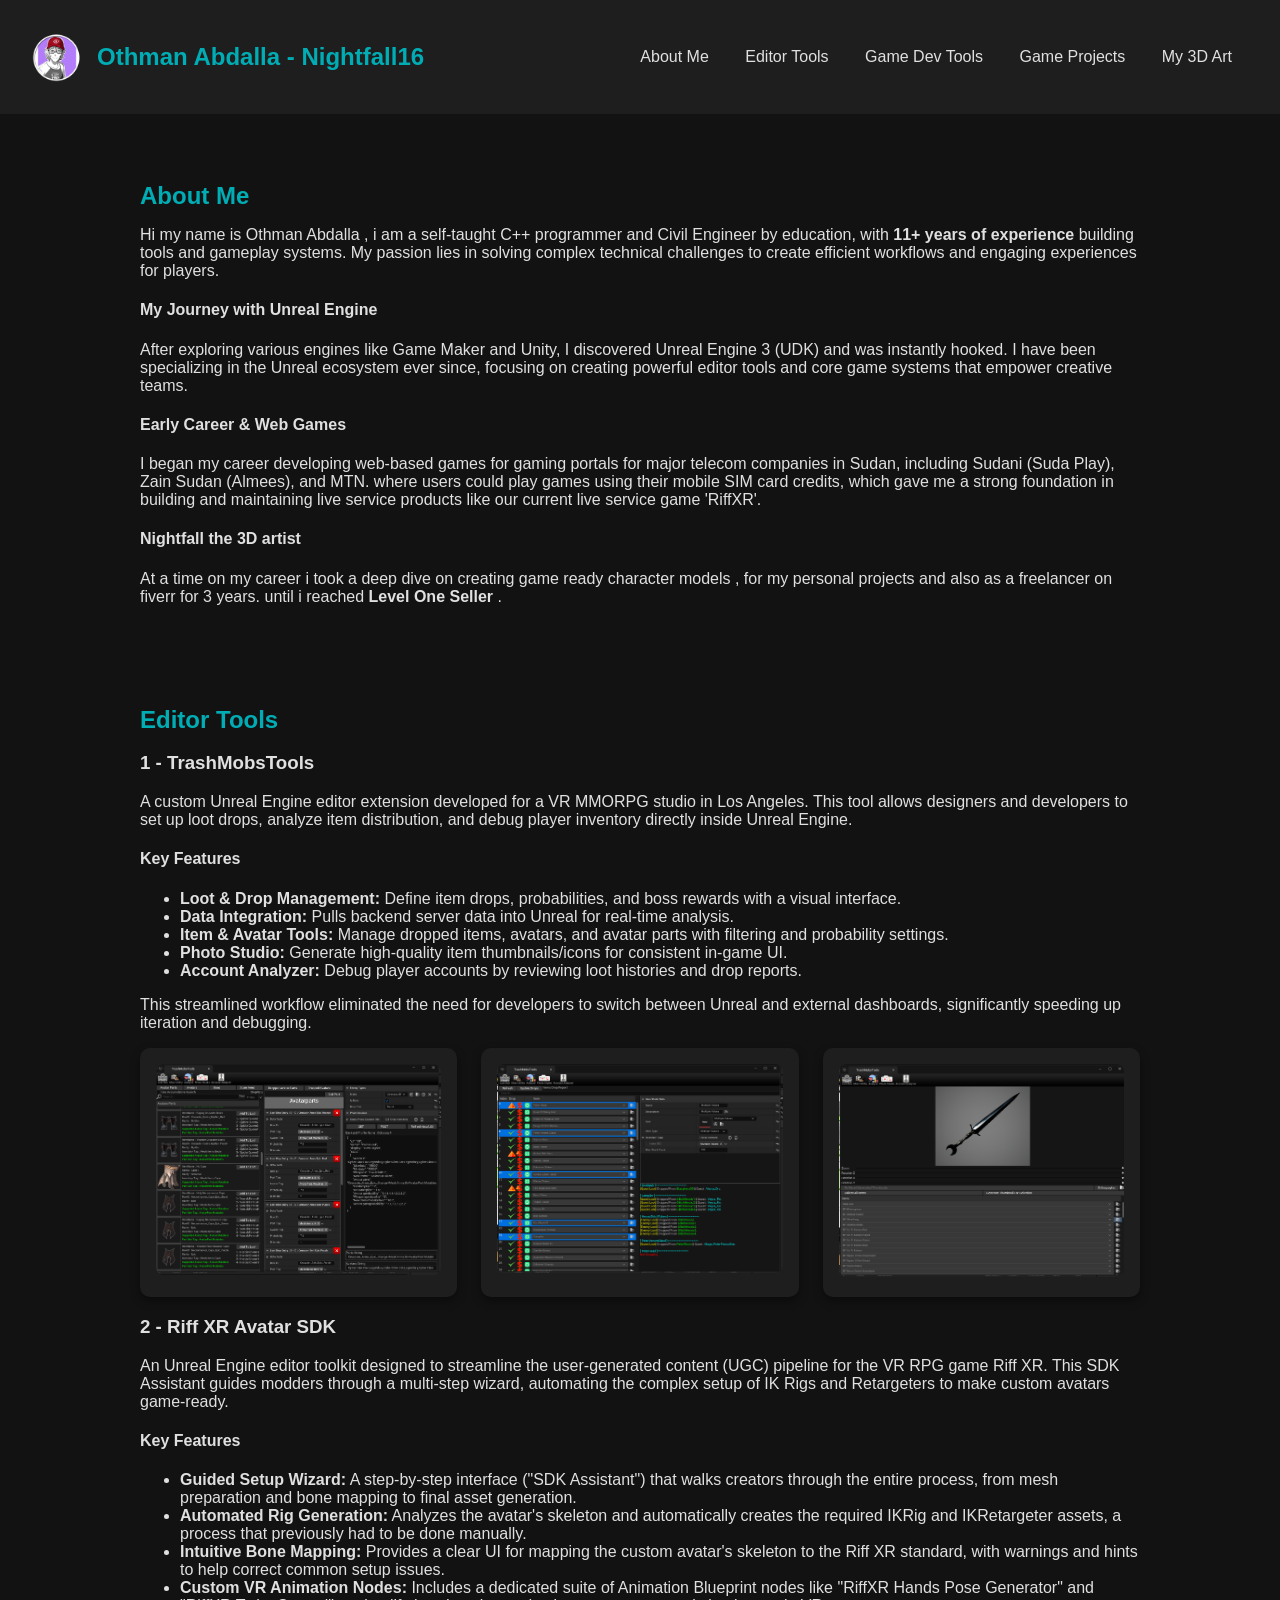
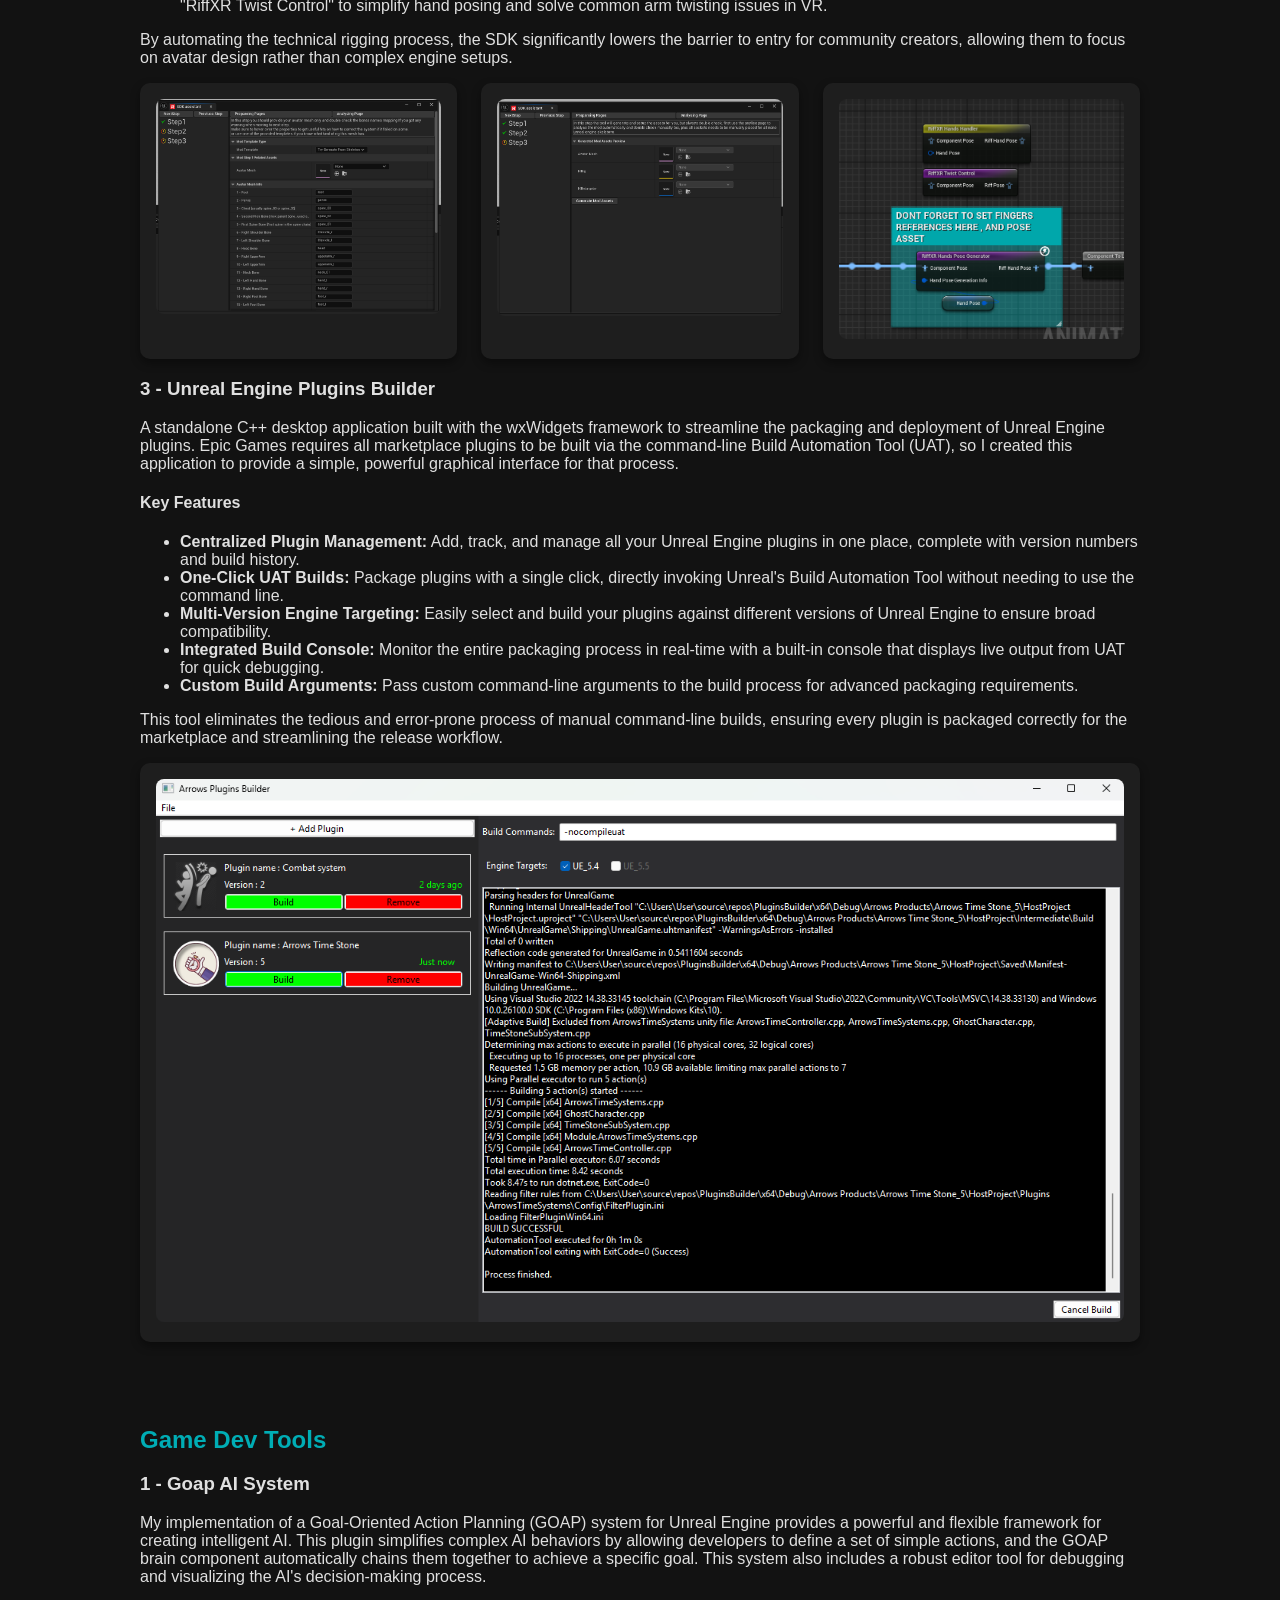
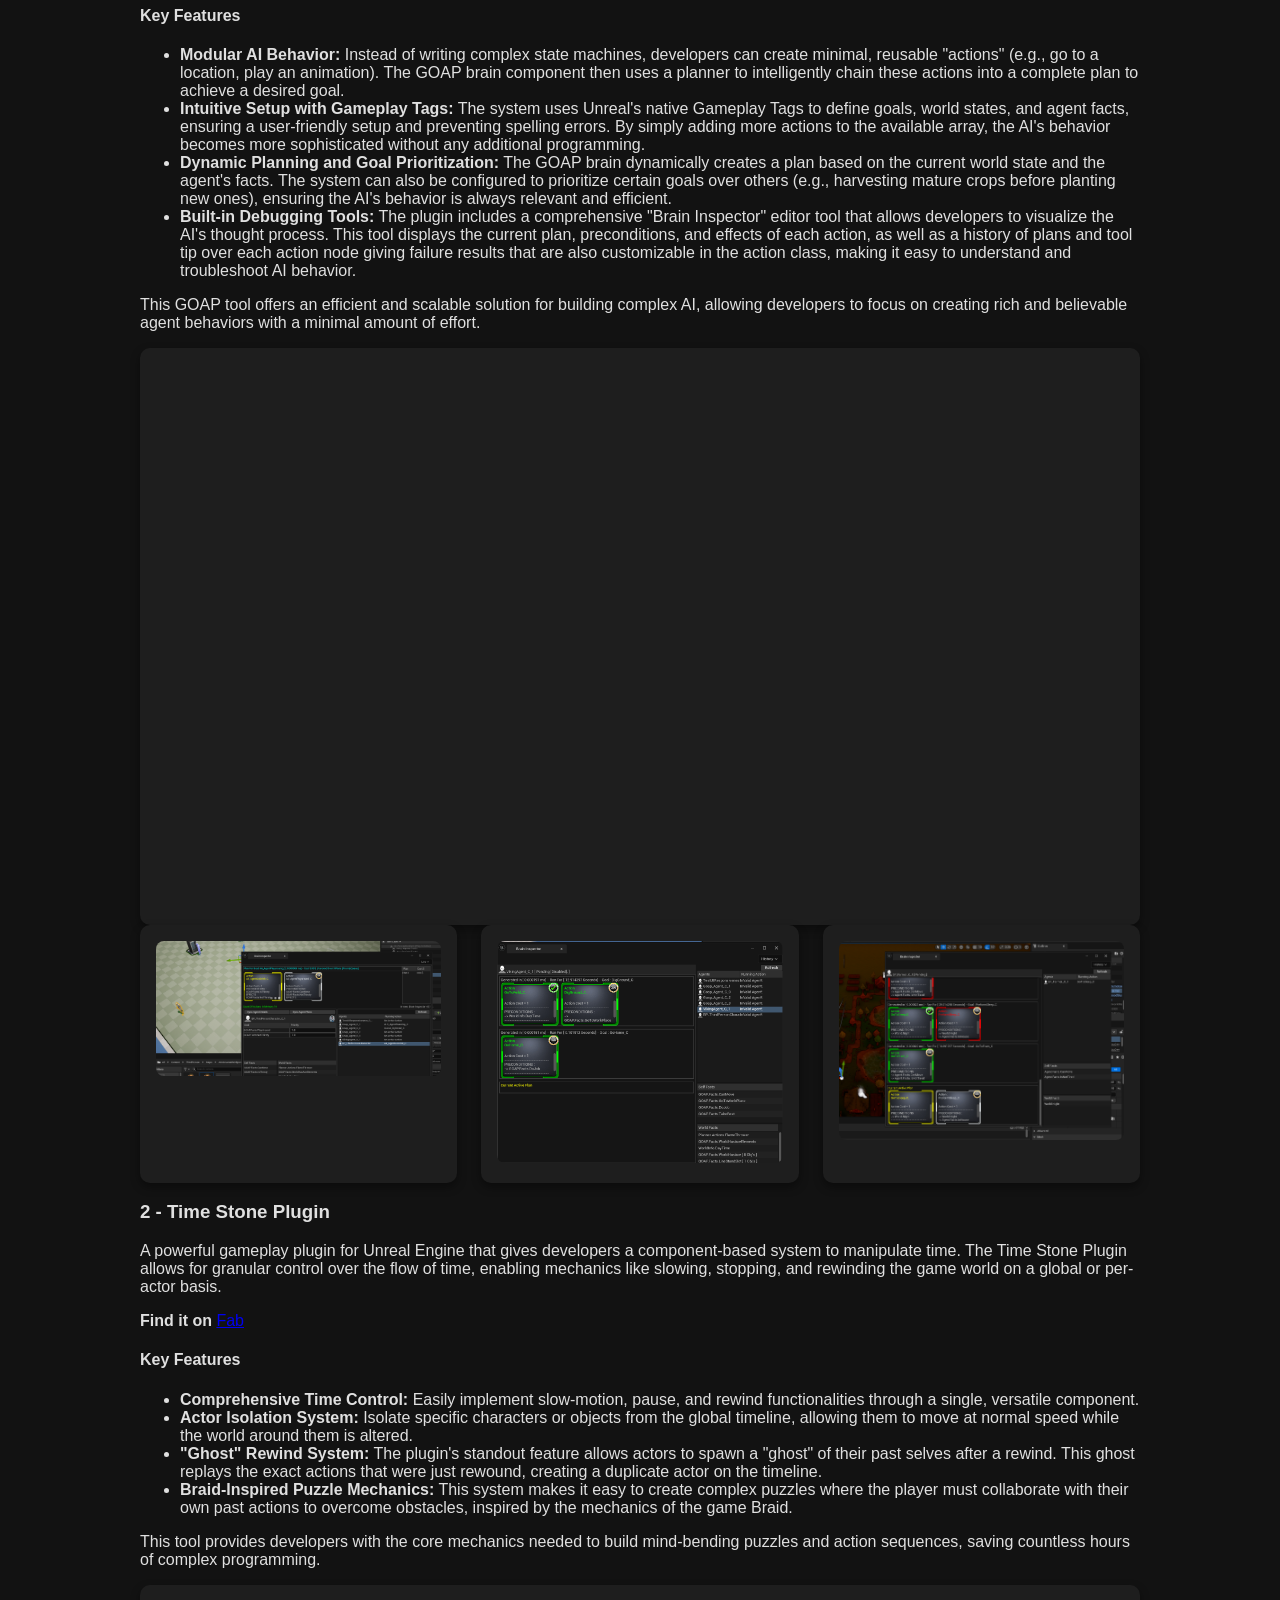
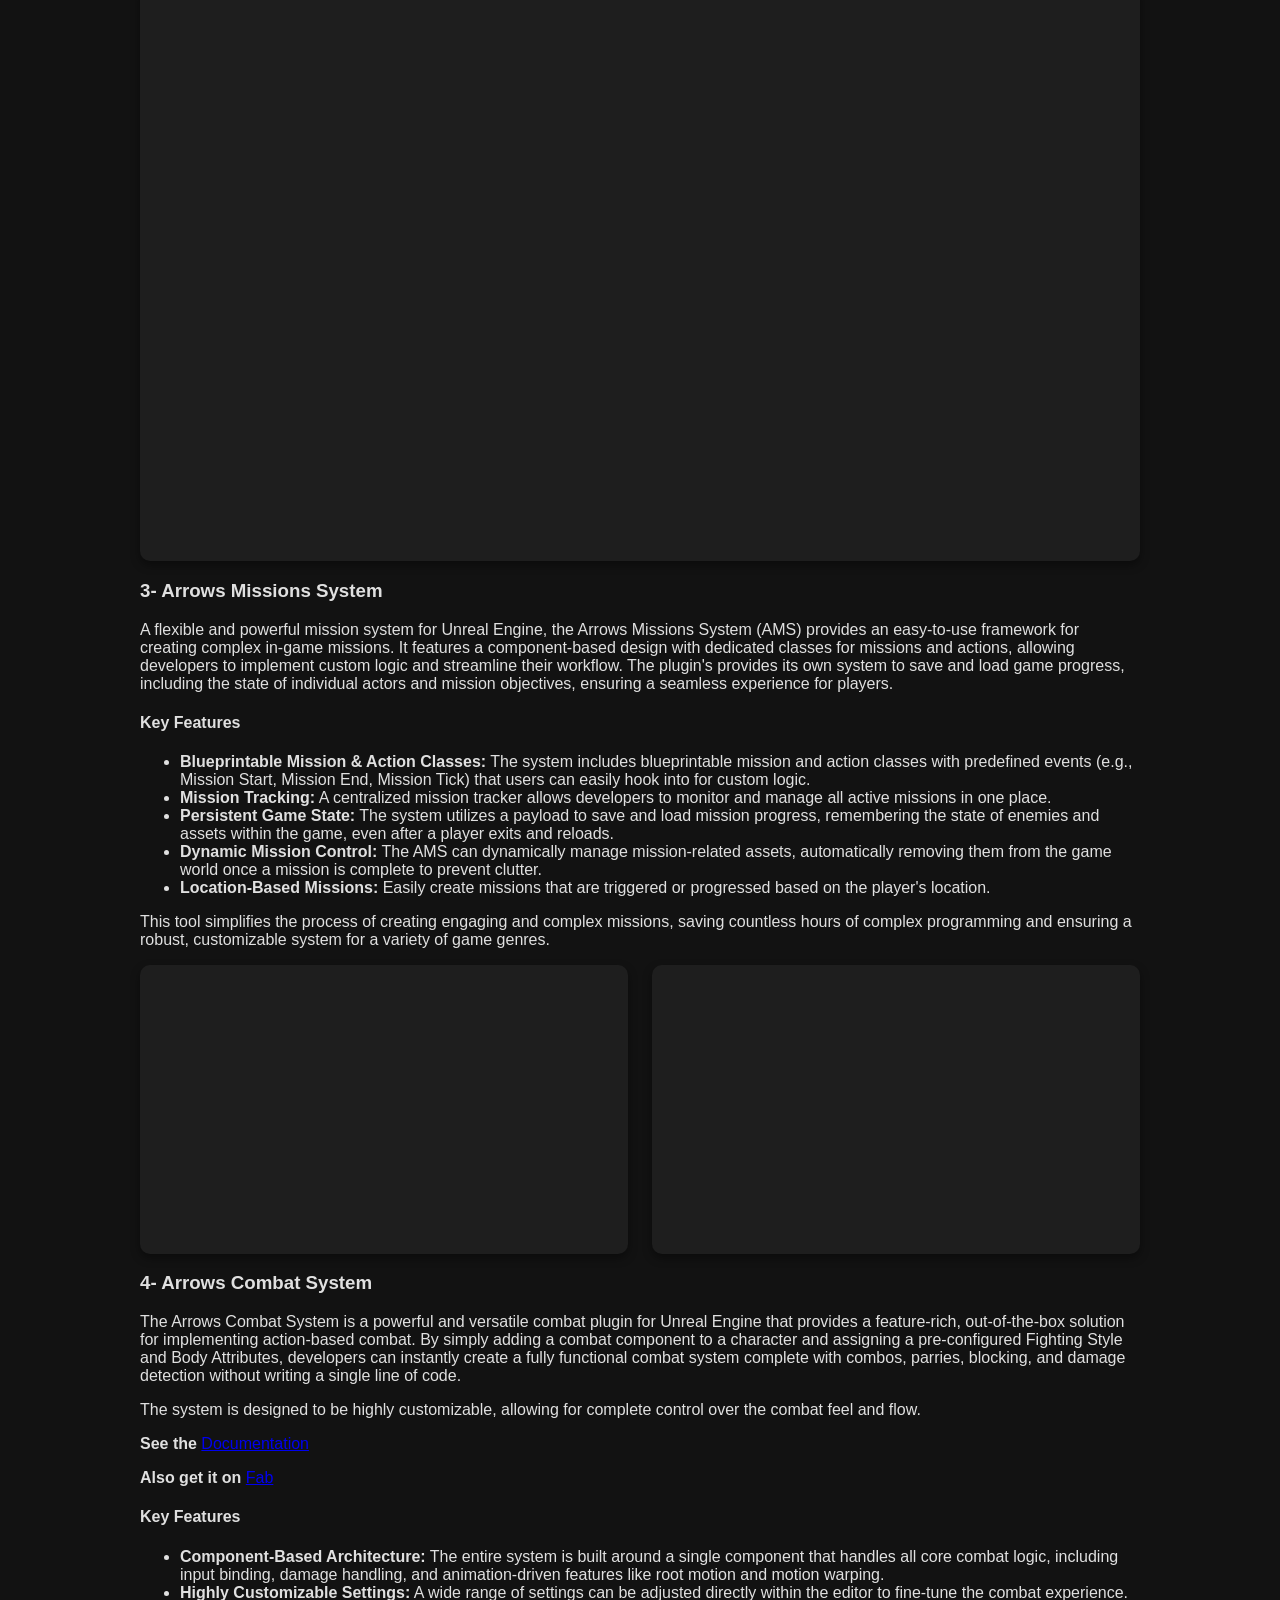
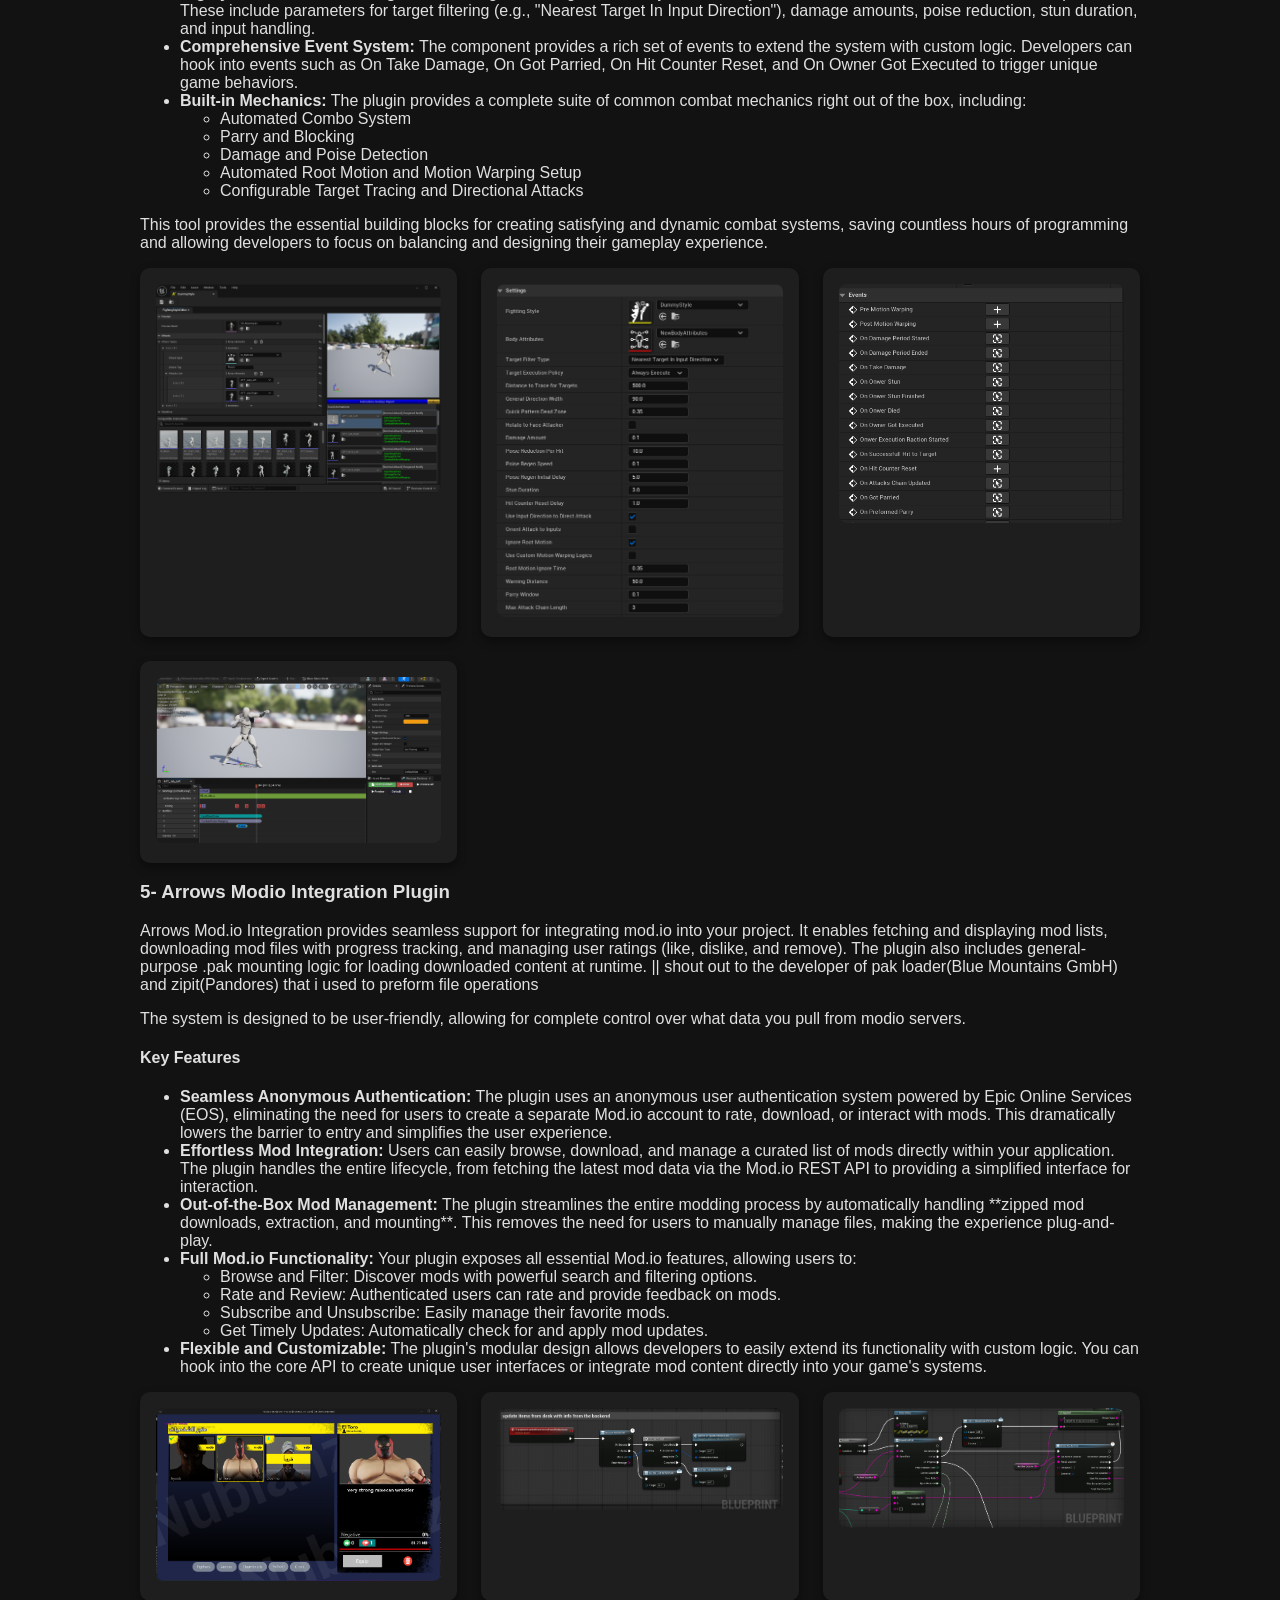
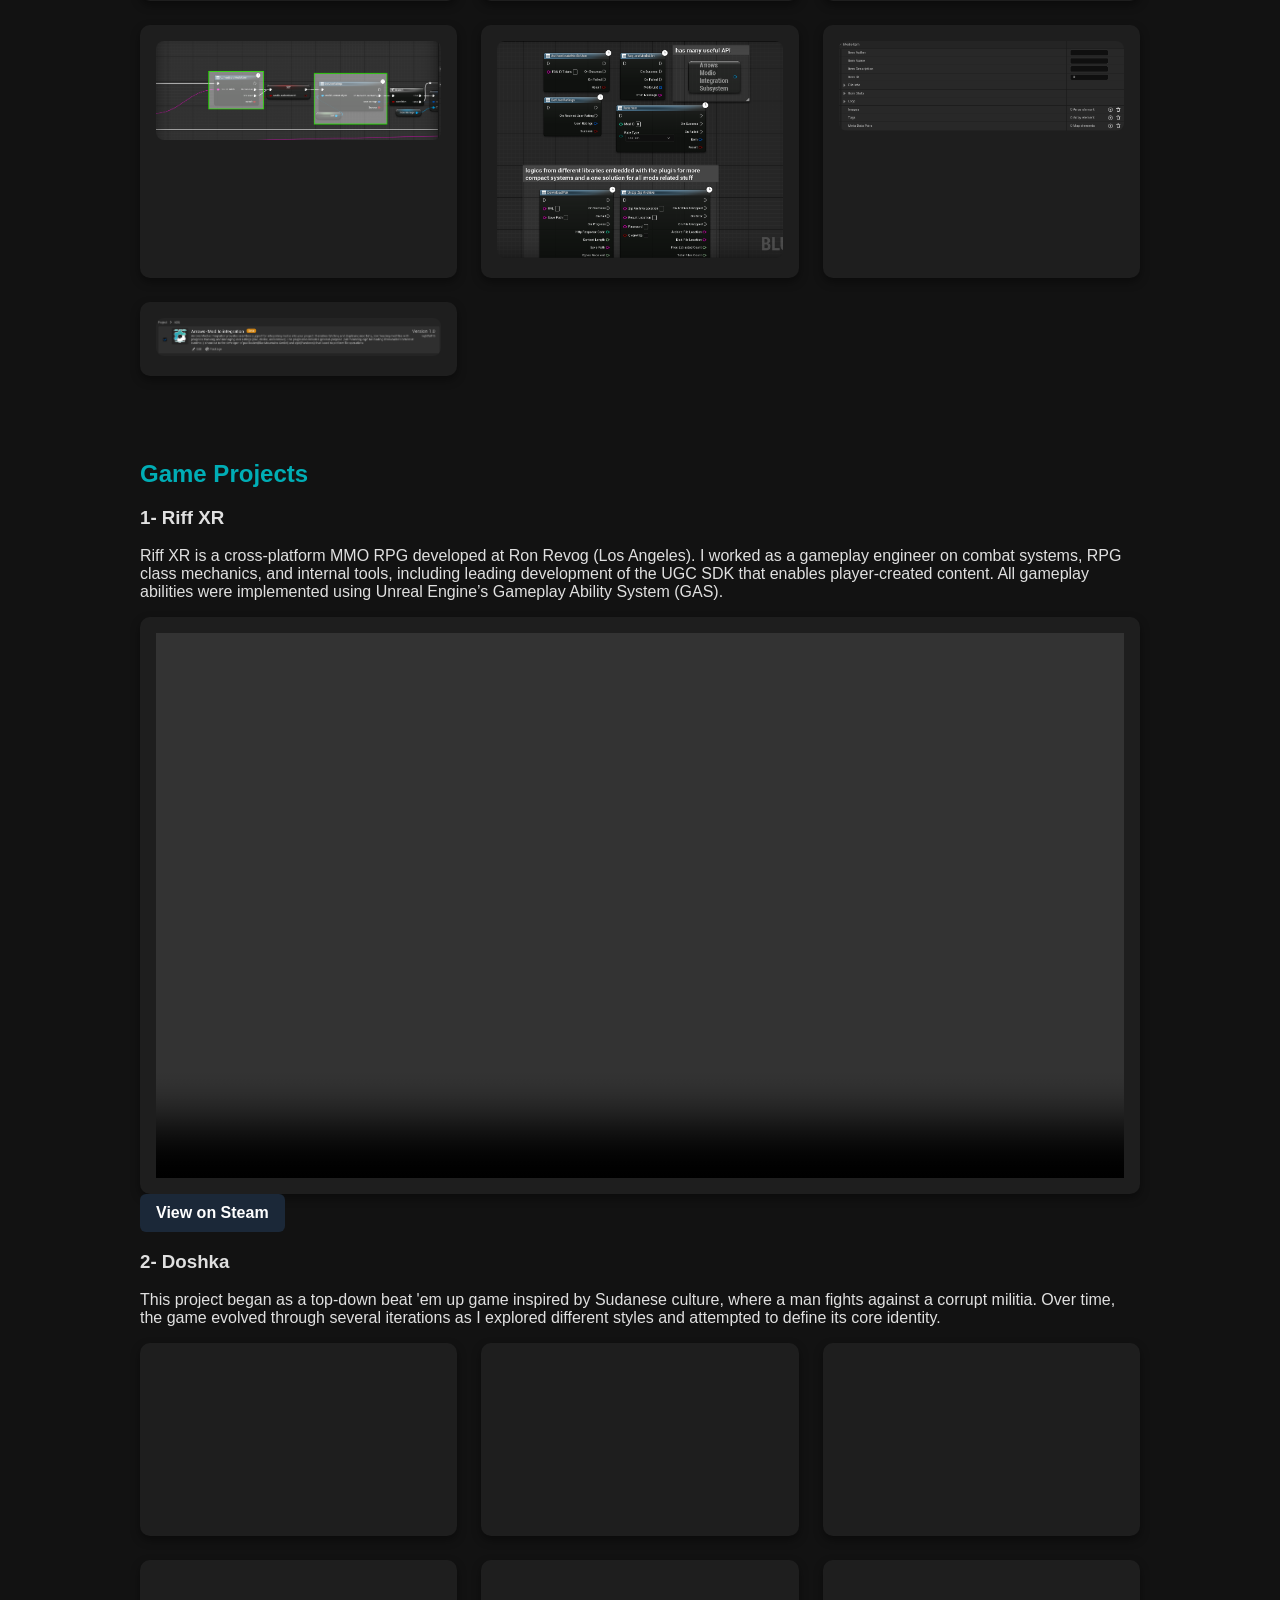
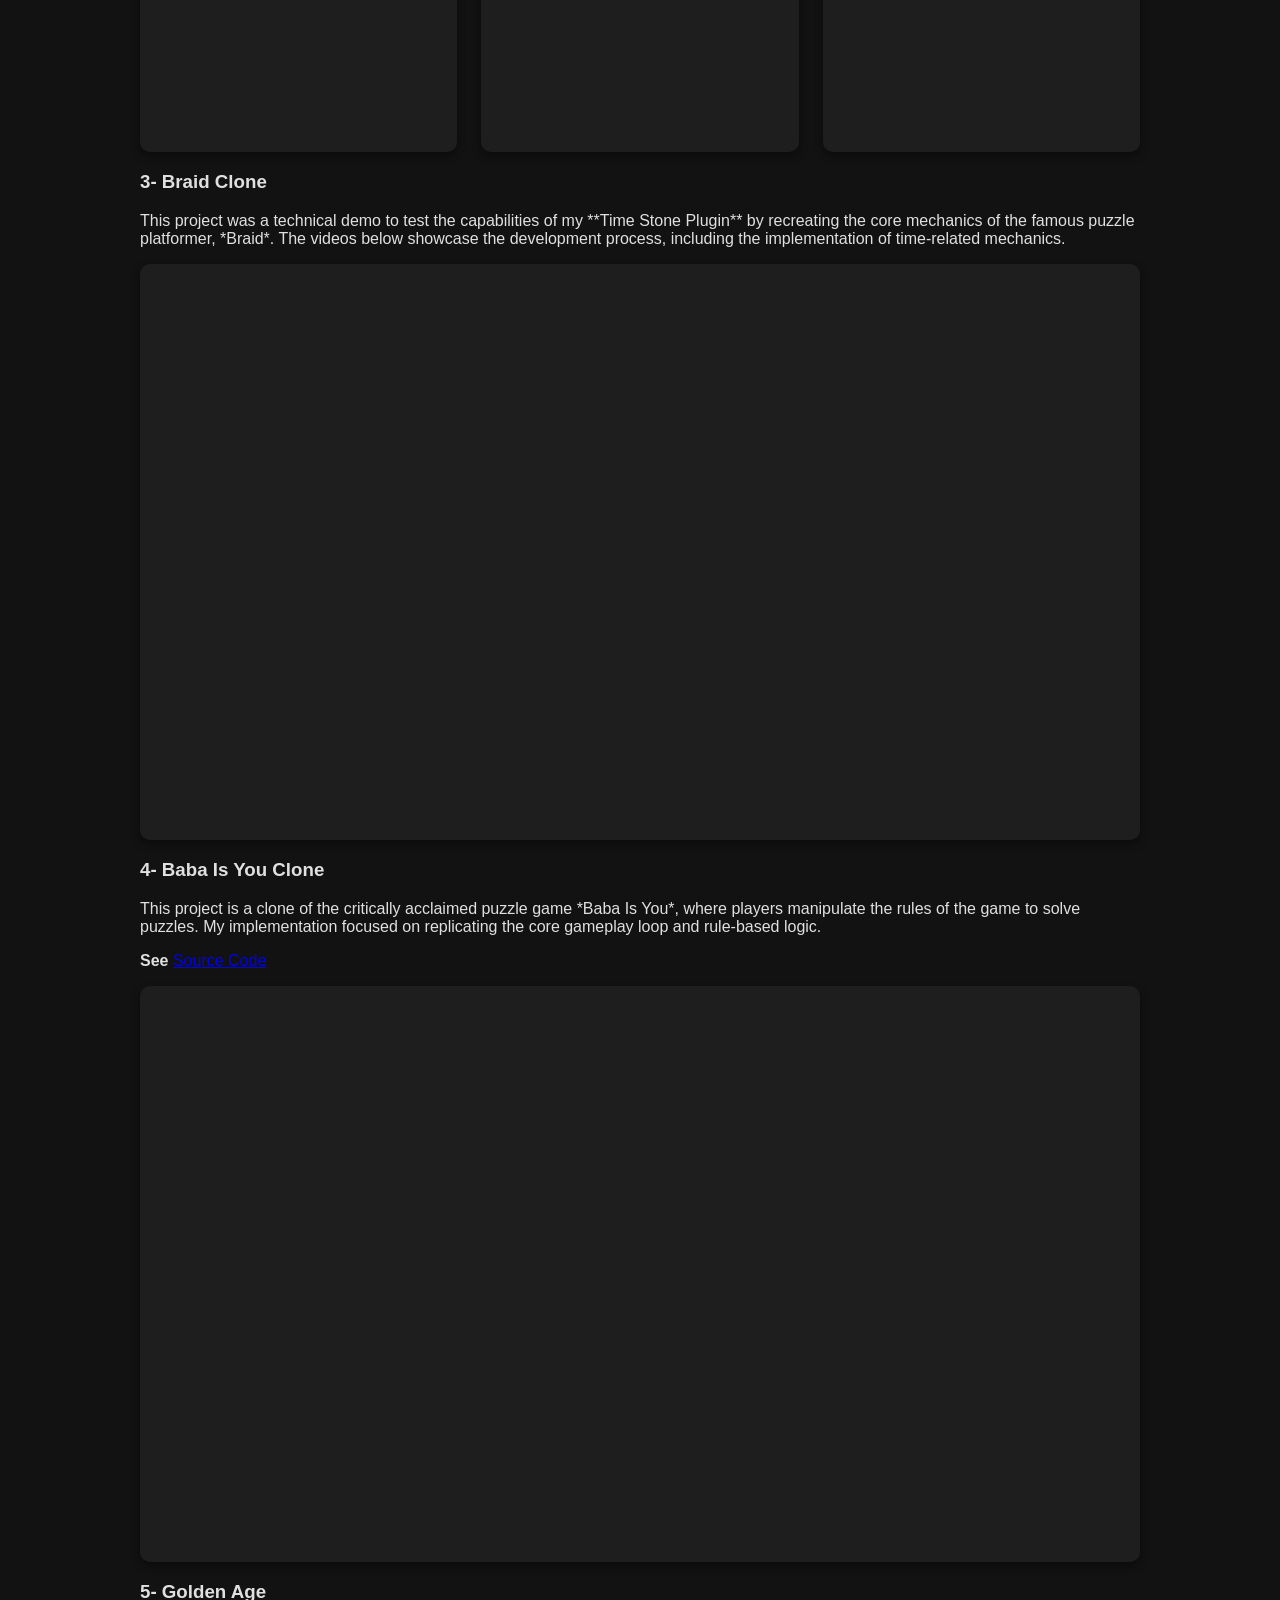
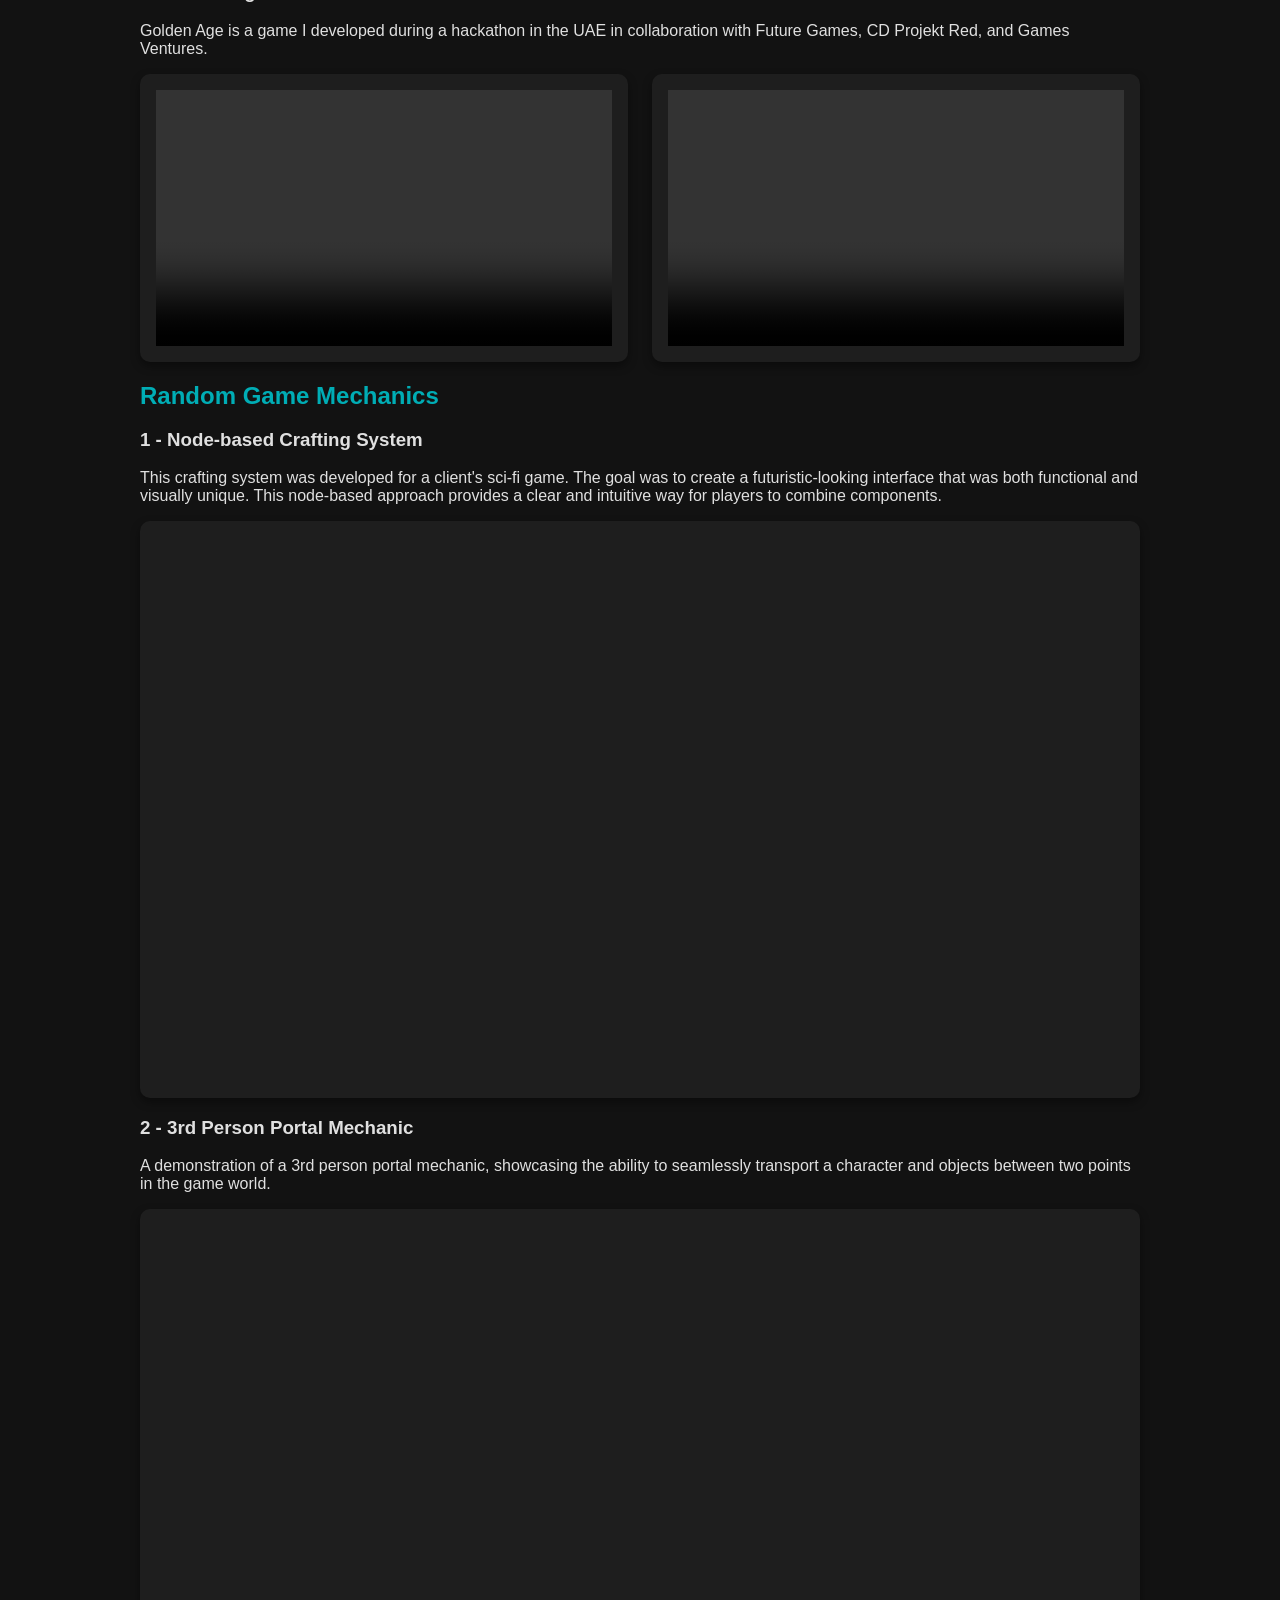
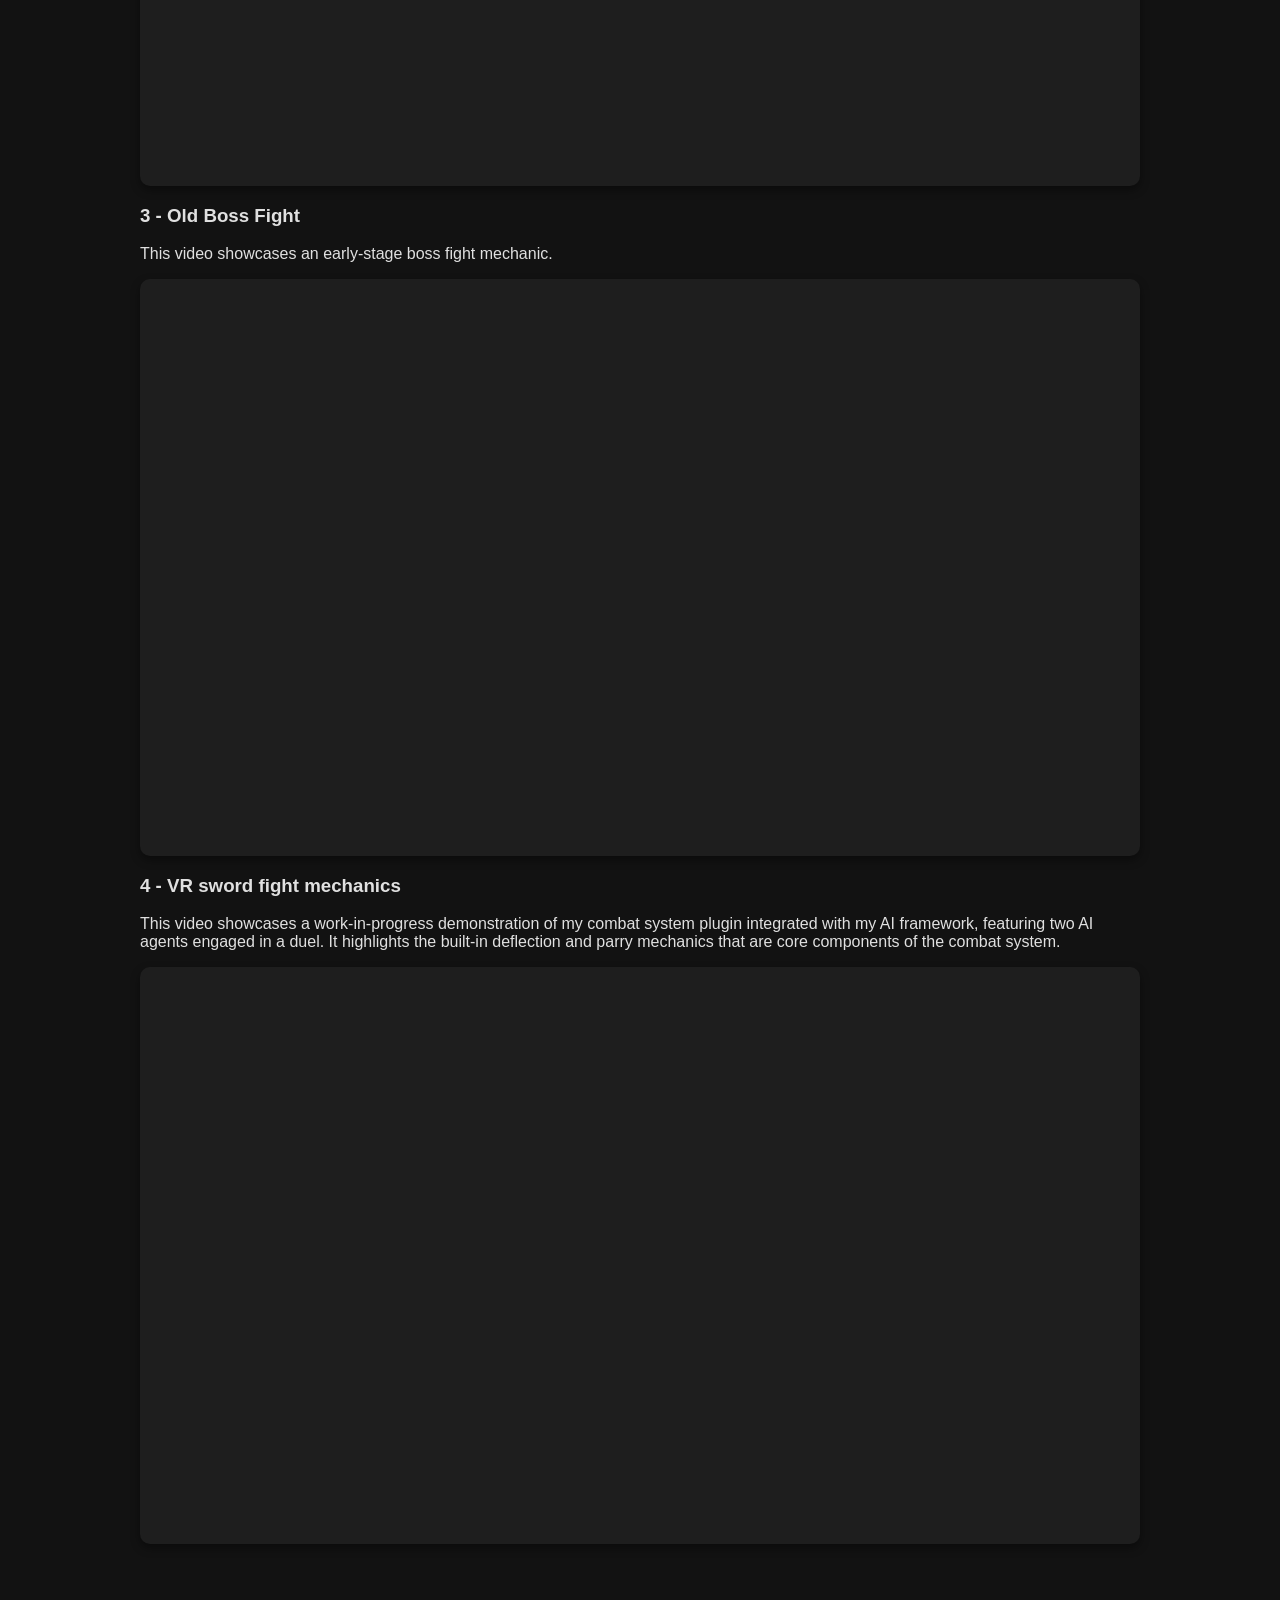
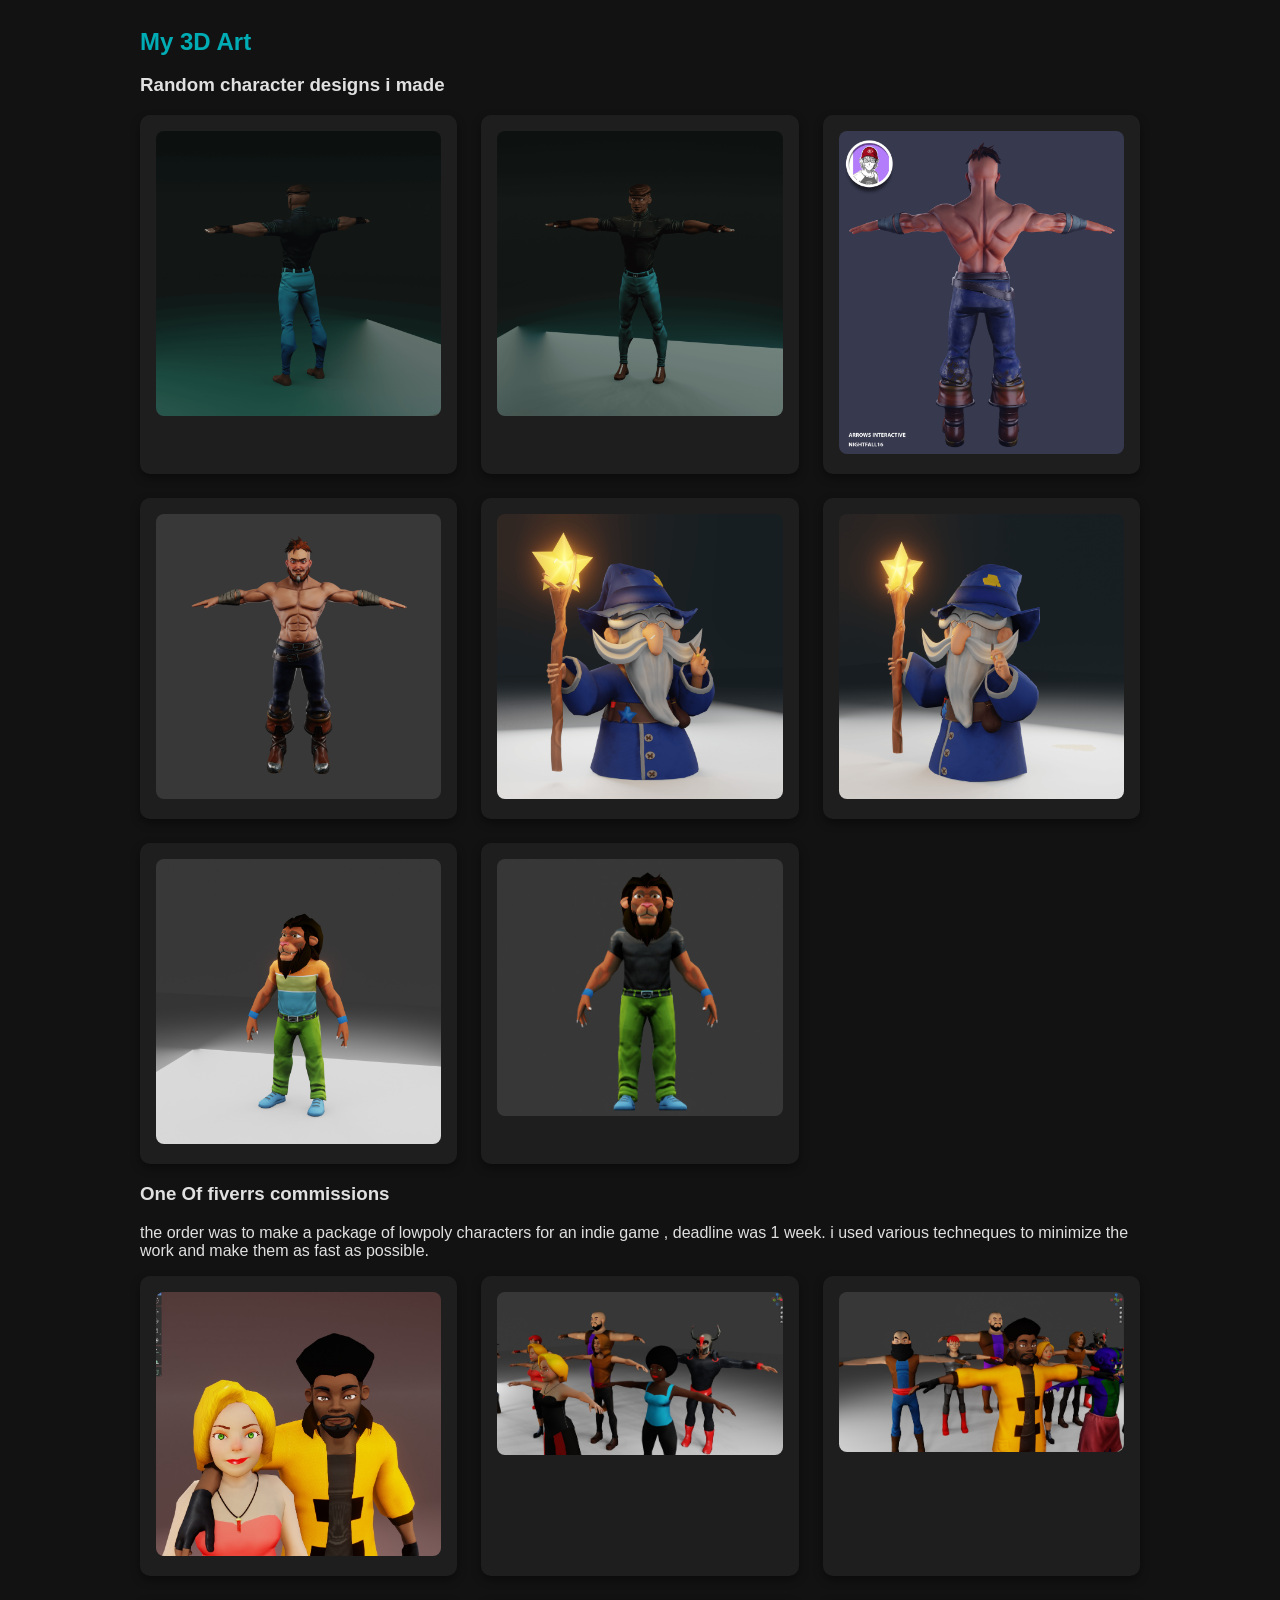
==== index.html @ d2273712 "Update index.html" ====
<!DOCTYPE html>
<html lang="en">
<head>
  <meta charset="UTF-8">
  <meta name="viewport" content="width=device-width, initial-scale=1.0">
  <title>Nightfall16 Portfolio</title>
  <style>
    body {
      margin: 0;
      font-family: "Segoe UI", Roboto, sans-serif;
      background-color: #121212;
      color: #e0e0e0;
    }
    header {
      background: #1e1e1e;
      display: flex;
      justify-content: space-between;
      align-items: center;
      padding: 1rem 2rem;
      position: sticky;
      top: 0;
      z-index: 10;
    }
    header h1 {
      font-size: 1.5rem;
      color: #00adb5;
      display: flex;
      align-items: center;
    }
    header h1 img {
      height: 50px;       
      width: 50px;       
      border-radius: 50%;
      object-fit: cover;  
      margin-right: 15px; 
      vertical-align: middle;
    }
    nav a {
      color: #e0e0e0;
      margin: 0 1rem;
      text-decoration: none;
      font-weight: 500;
      transition: color 0.3s;
    }
    nav a:hover {
      color: #00adb5;
    }
    section {
      max-width: 1000px;
      margin: 2rem auto;
      padding: 1rem 2rem;
    }
    h2 {
      color: #00adb5;
      margin-bottom: 1rem;
    }
    .tool-gallery {
      display: grid;
      grid-template-columns: repeat(auto-fit, minmax(280px, 1fr));
      gap: 1.5rem;
    }
    .card {
      background: #1e1e1e;
      border-radius: 10px;
      padding: 1rem;
      box-shadow: 0 4px 10px rgba(0,0,0,0.4);
      transition: transform 0.2s;
    }
    .card:hover {
      transform: translateY(-5px);
      cursor: pointer;
    }
    .card img {
      max-width: 100%;
      border-radius: 8px;
    }
    .card h3 {
      margin: 0.5rem 0;
      color: #ffffff;
    }
    footer {
      text-align: center;
      padding: 1rem;
      background: #1e1e1e;
      margin-top: 2rem;
      color: #888;
    }

    /* Lightbox overlay */
    #lightbox {
      display: none;
      position: fixed;
      top: 0; left: 0;
      width: 100%; height: 100%;
      background: rgba(0,0,0,0.8);
      backdrop-filter: blur(5px);
      justify-content: center;
      align-items: center;
      z-index: 1000;
      flex-direction: column;
    }

    #lightbox img {
      max-width: 90%;
      max-height: 80%;
      border-radius: 10px;
      box-shadow: 0 0 20px rgba(0,0,0,0.7);
    }

    /* Close button */
    #lightbox #close {
      position: absolute;
      top: 20px;
      right: 40px;
      font-size: 2rem;
      color: #fff;
      cursor: pointer;
      transition: 0.3s;
    }
    #lightbox #close:hover {
      color: #00adb5;
    }

    /* Navigation arrows */
    .arrow {
      position: absolute;
      top: 50%;
      font-size: 3rem;
      color: #fff;
      cursor: pointer;
      user-select: none;
      transform: translateY(-50%);
      transition: 0.3s;
    }
    .arrow:hover {
      color: #00adb5;
    }
    #prev {
      left: 40px;
    }
    #next {
      right: 40px;
    }
    
    .video-container {
      position: relative;
      padding-bottom: 56.25%; /* 16:9 aspect ratio */
      height: 0;
      overflow: hidden;
    }
    
    .video-container iframe {
      position: absolute;
      top: 0;
      left: 0;
      width: 100%;
      height: 100%;
    }

    /* Responsive CSS for mobile devices */
    @media (max-width: 600px) {
      header {
        flex-direction: column;
        text-align: center;
        padding: 1rem;
      }
      header h1 {
        font-size: 1.2rem;
        flex-direction: column;
      }
      header h1 img {
        margin-right: 0;
        margin-bottom: 10px;
      }
      nav {
        margin-top: 1rem;
      }
      nav a {
        margin: 0.5rem 0.5rem;
        display: inline-block;
      }
      section {
        padding: 1rem;
      }
      .tool-gallery {
        grid-template-columns: 1fr;
      }
      #lightbox #close {
        top: 10px;
        right: 20px;
      }
      .arrow {
        font-size: 2rem;
      }
      #prev {
        left: 20px;
      }
      #next {
        right: 20px;
      }
    }
  .steam-button {
  display: inline-block;
  padding: 10px 16px;
  background: #1b2838;
  color: #ffffff;
  border-radius: 6px;
  text-decoration: none;
  font-weight: 600;
  transition: transform 0.15s ease, box-shadow 0.15s ease;
}

.steam-button:hover {
  transform: translateY(-2px);
  box-shadow: 0 4px 12px rgba(0,0,0,0.25);
}
  </style>
</head>
<body>
  <header>
    <h1><img src="Resources/Nightfall.png" alt="Yep this is me">Othman Abdalla - Nightfall16</h1>
    <nav>
      <a href="#about">About Me</a>
      <a href="#editor-tools">Editor Tools</a>
      <a href="#gamedev-tools">Game Dev Tools</a>
      <a href="#projects">Game Projects</a>
      <a href="#Art">My 3D Art</a>
    </nav>
  </header>

  <section id="about">
<h2>About Me</h2>
<p>
 Hi my name is Othman Abdalla , i am a self-taught C++ programmer and Civil Engineer by education, with <strong>11+ years of experience</strong> building tools and gameplay systems. My passion lies in solving complex technical challenges to create efficient workflows and engaging experiences for players.
</p>

<h4>My Journey with Unreal Engine</h4>
<p>
After exploring various engines like Game Maker and Unity, I discovered Unreal Engine 3 (UDK) and was instantly hooked. I have been specializing in the Unreal ecosystem ever since, focusing on creating powerful editor tools and core game systems that empower creative teams.
</p>

<h4>Early Career & Web Games</h4>
<p>
I began my career developing web-based games for gaming portals for major telecom companies in Sudan, including Sudani (Suda Play), Zain Sudan (Almees), and MTN. where users could play games using their mobile SIM card credits, which gave me a strong foundation in building and maintaining live service products like our current live service game 'RiffXR'.
</p>

<h4>Nightfall the 3D artist</h4>
<p>
  At a time on my career i took a deep dive on creating game ready character models , for my personal projects and also as a freelancer on fiverr for 3 years.
  until i reached <strong>Level One Seller</strong> . 
</p>

</section>

  <section id="editor-tools">
  <h2>Editor Tools</h2>

  <h3>1 - TrashMobsTools</h3>
  <p>
    A custom Unreal Engine editor extension developed for a VR MMORPG studio in Los Angeles.  
    This tool allows designers and developers to set up loot drops, analyze item distribution, and debug player inventory directly inside Unreal Engine.
  </p>
  <h4>Key Features</h4>
  <ul>
    <li><strong>Loot & Drop Management:</strong> Define item drops, probabilities, and boss rewards with a visual interface.</li>
    <li><strong>Data Integration:</strong> Pulls backend server data into Unreal for real-time analysis.</li>
    <li><strong>Item & Avatar Tools:</strong> Manage dropped items, avatars, and avatar parts with filtering and probability settings.</li>
    <li><strong>Photo Studio:</strong> Generate high-quality item thumbnails/icons for consistent in-game UI.</li>
    <li><strong>Account Analyzer:</strong> Debug player accounts by reviewing loot histories and drop reports.</li>
  </ul>
  <p>
    This streamlined workflow eliminated the need for developers to switch between Unreal and external dashboards, significantly speeding up iteration and debugging.
  </p>

  <div class="tool-gallery">
    <div class="card">
      <img src="Resources/Trash mobs tool1.png" alt="Trash Mobs Tool Screenshot 1" class="zoomable">
    </div>
    <div class="card">
      <img src="Resources/Trash mobs tool2.png" alt="Trash Mobs Tool Screenshot 2" class="zoomable">
    </div>
    <div class="card">
      <img src="Resources/Trash mobs tool3.png" alt="Trash Mobs Tool Screenshot 3" class="zoomable">
    </div>
  </div>

  <h3>2 - Riff XR Avatar SDK</h3>
<p>
  An Unreal Engine editor toolkit designed to streamline the user-generated content (UGC) pipeline for the VR RPG game Riff XR. This SDK Assistant guides modders through a multi-step wizard, automating the complex setup of IK Rigs and Retargeters to make custom avatars game-ready.
</p>
<h4>Key Features</h4>
<ul>
  <li><strong>Guided Setup Wizard:</strong> A step-by-step interface ("SDK Assistant") that walks creators through the entire process, from mesh preparation and bone mapping to final asset generation.</li>
  <li><strong>Automated Rig Generation:</strong> Analyzes the avatar's skeleton and automatically creates the required IKRig and IKRetargeter assets, a process that previously had to be done manually.</li>
  <li><strong>Intuitive Bone Mapping:</strong> Provides a clear UI for mapping the custom avatar's skeleton to the Riff XR standard, with warnings and hints to help correct common setup issues.</li>
  <li><strong>Custom VR Animation Nodes:</strong> Includes a dedicated suite of Animation Blueprint nodes like "RiffXR Hands Pose Generator" and "RiffXR Twist Control" to simplify hand posing and solve common arm twisting issues in VR.</li>
</ul>
<p>
  By automating the technical rigging process, the SDK significantly lowers the barrier to entry for community creators, allowing them to focus on avatar design rather than complex engine setups.
</p>

<div class="tool-gallery">
  <div class="card">
    <img src="Resources/SDK1.png" alt="Riff XR SDK - Bone Mapping Step" class="zoomable">
  </div>
  <div class="card">
    <img src="Resources/SDK2.png" alt="Riff XR SDK - Asset Generation Step" class="zoomable">
  </div>
  <div class="card">
    <img src="Resources/SDK4.png" alt="Riff XR SDK - Custom Animation Nodes" class="zoomable">
  </div>
</div>

<h3>3 - Unreal Engine Plugins Builder</h3>
<p>
  A standalone C++ desktop application built with the wxWidgets framework to streamline the packaging and deployment of Unreal Engine plugins. Epic Games requires all marketplace plugins to be built via the command-line Build Automation Tool (UAT), so I created this application to provide a simple, powerful graphical interface for that process.
</p>
<h4>Key Features</h4>
<ul>
  <li><strong>Centralized Plugin Management:</strong> Add, track, and manage all your Unreal Engine plugins in one place, complete with version numbers and build history.</li>
  <li><strong>One-Click UAT Builds:</strong> Package plugins with a single click, directly invoking Unreal's Build Automation Tool without needing to use the command line.</li>
  <li><strong>Multi-Version Engine Targeting:</strong> Easily select and build your plugins against different versions of Unreal Engine to ensure broad compatibility.</li>
  <li><strong>Integrated Build Console:</strong> Monitor the entire packaging process in real-time with a built-in console that displays live output from UAT for quick debugging.</li>
  <li><strong>Custom Build Arguments:</strong> Pass custom command-line arguments to the build process for advanced packaging requirements.</li>
</ul>
<p>
  This tool eliminates the tedious and error-prone process of manual command-line builds, ensuring every plugin is packaged correctly for the marketplace and streamlining the release workflow.
</p>

<div class="tool-gallery">
  <div class="card">
    <img src="Resources/PluginsBuilder.png" alt="Unreal Engine Plugins Builder Interface" class="zoomable">
  </div>
</div>

</section>

  <section id="gamedev-tools">
    <h2>Game Dev Tools</h2>
    <h3>1 - Goap AI System</h3>
    <p>
    My implementation of a Goal-Oriented Action Planning (GOAP) system for Unreal Engine provides a powerful and flexible framework for creating intelligent AI. This plugin simplifies complex AI behaviors by allowing developers to define a set of simple actions, and the GOAP brain component automatically chains them together to achieve a specific goal. This system also includes a robust editor tool for debugging and visualizing the AI's decision-making process.
    </p>
   <h4>Key Features</h4>
<ul>
<li><strong>Modular AI Behavior:</strong> Instead of writing complex state machines, developers can create minimal, reusable "actions" (e.g., go to a location, play an animation). The GOAP brain component then uses a planner to intelligently chain these actions into a complete plan to achieve a desired goal.</li>
<li><strong>Intuitive Setup with Gameplay Tags:</strong> The system uses Unreal's native Gameplay Tags to define goals, world states, and agent facts, ensuring a user-friendly setup and preventing spelling errors. By simply adding more actions to the available array, the AI's behavior becomes more sophisticated without any additional programming.</li>
<li><strong>Dynamic Planning and Goal Prioritization:</strong> The GOAP brain dynamically creates a plan based on the current world state and the agent's facts. The system can also be configured to prioritize certain goals over others (e.g., harvesting mature crops before planting new ones), ensuring the AI's behavior is always relevant and efficient.</li>
<li><strong>Built-in Debugging Tools:</strong> The plugin includes a comprehensive "Brain Inspector" editor tool that allows developers to visualize the AI's thought process. This tool displays the current plan, preconditions, and effects of each action, as well as a history of plans and tool tip over each action node giving failure results that are also customizable in the action class, making it easy to understand and troubleshoot AI behavior.</li>
</ul>

<p>
This GOAP tool offers an efficient and scalable solution for building complex AI, allowing developers to focus on creating rich and believable agent behaviors with a minimal amount of effort.
</p>
<div class="tool-gallery">
<div class="card">
<div class="video-container" style="position: relative; padding-bottom: 56.25%; height: 0; overflow: hidden;">
<iframe
style="position: absolute; top: 0; left: 0; width: 100%; height: 100%;"
src="https://www.youtube.com/embed/4B6-KEeXjnE"
title="GOAP System Showcase"
frameborder="0"
allow="accelerometer; autoplay; clipboard-write; encrypted-media; gyroscope; picture-in-picture"
allowfullscreen>
</iframe>
</div>
</div>
</div>

<div class="tool-gallery">
  <div class="card">
    <img src="Resources/Goap1.png" alt="Riff XR SDK - Bone Mapping Step" class="zoomable">
  </div>
  <div class="card">
    <img src="Resources/GoapHistory.png" alt="Riff XR SDK - Asset Generation Step" class="zoomable">
  </div>
  <div class="card">
    <img src="Resources/GoapHistory2.png" alt="Riff XR SDK - Custom Animation Nodes" class="zoomable">
  </div>
</div>

<h3>2 - Time Stone Plugin</h3>
<p>
  A powerful gameplay plugin for Unreal Engine that gives developers a component-based system to manipulate time. The Time Stone Plugin allows for granular control over the flow of time, enabling mechanics like slowing, stopping, and rewinding the game world on a global or per-actor basis.
</p>
<p>
<strong>Find it on </strong> <a href="https://www.fab.com/listings/bc6bc034-87f1-43c1-8d79-c51c1f20023c" target="_blank">Fab</a>
</p>

<h4>Key Features</h4>
<ul>
  <li><strong>Comprehensive Time Control:</strong> Easily implement slow-motion, pause, and rewind functionalities through a single, versatile component.</li>
  <li><strong>Actor Isolation System:</strong> Isolate specific characters or objects from the global timeline, allowing them to move at normal speed while the world around them is altered.</li>
  <li><strong>"Ghost" Rewind System:</strong> The plugin's standout feature allows actors to spawn a "ghost" of their past selves after a rewind. This ghost replays the exact actions that were just rewound, creating a duplicate actor on the timeline.</li>
  <li><strong>Braid-Inspired Puzzle Mechanics:</strong> This system makes it easy to create complex puzzles where the player must collaborate with their own past actions to overcome obstacles, inspired by the mechanics of the game Braid.</li>
</ul>
<p>
  This tool provides developers with the core mechanics needed to build mind-bending puzzles and action sequences, saving countless hours of complex programming.
</p>

<div class="tool-gallery">
  <div class="card">
    <div class="video-container" style="position: relative; padding-bottom: 56.25%; height: 0; overflow: hidden;">
      <iframe 
        style="position: absolute; top: 0; left: 0; width: 100%; height: 100%;"
        src="https://www.youtube.com/embed/FtAAFcclclw" 
        title="Time Stone Plugin Ghost Mechanic" 
        frameborder="0" 
        allow="accelerometer; autoplay; clipboard-write; encrypted-media; gyroscope; picture-in-picture" 
        allowfullscreen>
      </iframe>
    </div>
  </div>
</div>

<h3>3- Arrows Missions System</h3>
<p>
A flexible and powerful mission system for Unreal Engine, the Arrows Missions System (AMS) provides an easy-to-use framework for creating complex in-game missions. It features a component-based design with dedicated classes for missions and actions, allowing developers to implement custom logic and streamline their workflow. The plugin's provides its own system to save and load game progress, including the state of individual actors and mission objectives, ensuring a seamless experience for players.
</p>

<h4>Key Features</h4>
<ul>
<li><strong>Blueprintable Mission & Action Classes:</strong> The system includes blueprintable mission and action classes with predefined events (e.g., Mission Start, Mission End, Mission Tick) that users can easily hook into for custom logic.</li>
<li><strong>Mission Tracking:</strong> A centralized mission tracker allows developers to monitor and manage all active missions in one place.</li>
<li><strong>Persistent Game State:</strong> The system utilizes a payload to save and load mission progress, remembering the state of enemies and assets within the game, even after a player exits and reloads.</li>
<li><strong>Dynamic Mission Control:</strong> The AMS can dynamically manage mission-related assets, automatically removing them from the game world once a mission is complete to prevent clutter.</li>
<li><strong>Location-Based Missions:</strong> Easily create missions that are triggered or progressed based on the player's location.</li>
</ul>

<p>
This tool simplifies the process of creating engaging and complex missions, saving countless hours of complex programming and ensuring a robust, customizable system for a variety of game genres.
</p>

<div class="tool-gallery">
<div class="card">
<div class="video-container" style="position: relative; padding-bottom: 56.25%; height: 0; overflow: hidden;">
<iframe
style="position: absolute; top: 0; left: 0; width: 100%; height: 100%;"
src="https://www.youtube.com/embed/kF8MRevGZ54"
title="Arrows Missions System [AMS v1.0] Showcase"
frameborder="0"
allow="accelerometer; autoplay; clipboard-write; encrypted-media; gyroscope; picture-in-picture"
allowfullscreen>
</iframe>
</div>
</div>
<div class="card">
<div class="video-container" style="position: relative; padding-bottom: 56.25%; height: 0; overflow: hidden;">
<iframe
style="position: absolute; top: 0; left: 0; width: 100%; height: 100%;"
src="https://www.youtube.com/embed/tQ2jLuQmo4M"
title="Arrows Missions System Save and Load"
frameborder="0"
allow="accelerometer; autoplay; clipboard-write; encrypted-media; gyroscope; picture-in-picture"
allowfullscreen>
</iframe>
</div>
</div>
</div>

<h3>4- Arrows Combat System</h3>

<p>
The Arrows Combat System is a powerful and versatile combat plugin for Unreal Engine that provides a feature-rich, out-of-the-box solution for implementing action-based combat. By simply adding a combat component to a character and assigning a pre-configured Fighting Style and Body Attributes, developers can instantly create a fully functional combat system complete with combos, parries, blocking, and damage detection without writing a single line of code.
</p>
<p>
The system is designed to be highly customizable, allowing for complete control over the combat feel and flow.
</p>
<p>
<strong>See the </strong> <a href="https://github.com/NfuDev/ArrowsCombatSystem-Documentation/wiki" target="_blank">Documentation</a>
</p>
<p>
<strong>Also get it on</strong> <a href="https://www.fab.com/listings/19ba7cb7-9db4-4a09-80eb-753d76297232" target="_blank">Fab</a>
</p>
<h4>Key Features</h4>

<ul>
<li><strong>Component-Based Architecture:</strong> The entire system is built around a single component that handles all core combat logic, including input binding, damage handling, and animation-driven features like root motion and motion warping.</li>
<li><strong>Highly Customizable Settings:</strong> A wide range of settings can be adjusted directly within the editor to fine-tune the combat experience. These include parameters for target filtering (e.g., "Nearest Target In Input Direction"), damage amounts, poise reduction, stun duration, and input handling.</li>
<li><strong>Comprehensive Event System:</strong> The component provides a rich set of events to extend the system with custom logic. Developers can hook into events such as On Take Damage, On Got Parried, On Hit Counter Reset, and On Owner Got Executed to trigger unique game behaviors.</li>
<li><strong>Built-in Mechanics:</strong> The plugin provides a complete suite of common combat mechanics right out of the box, including:
<ul>
<li>Automated Combo System</li>
<li>Parry and Blocking</li>
<li>Damage and Poise Detection</li>
<li>Automated Root Motion and Motion Warping Setup</li>
<li>Configurable Target Tracing and Directional Attacks</li>
</ul>
</li>
</ul>

<p>
This tool provides the essential building blocks for creating satisfying and dynamic combat systems, saving countless hours of programming and allowing developers to focus on balancing and designing their gameplay experience.
</p>

<div class="tool-gallery">
  <div class="card">
    <img src="Resources/CombatCom1.png" alt="Combat System" class="zoomable">
  </div>
  <div class="card">
    <img src="Resources/CombatCom2.png" alt="Combat System" class="zoomable">
  </div>
  <div class="card">
    <img src="Resources/CombatCom3.png" alt="Combat System" class="zoomable">
  </div>
  <div class="card">
    <img src="Resources/CombatCom4.png" alt="Combat System" class="zoomable">
  </div>
</div>

<h3>5- Arrows Modio Integration Plugin</h3>

<p>
  Arrows Mod.io Integration provides seamless support for integrating mod.io into your project. It enables fetching and displaying mod lists, downloading mod files with progress tracking, and managing user ratings (like, dislike, and remove). The plugin also includes general-purpose .pak mounting logic for loading downloaded content at runtime. || shout out to the developer of pak loader(Blue Mountains GmbH) and zipit(Pandores) that i used to preform file operations
</p>
<p>
The system is designed to be user-friendly, allowing for complete control over what data you pull from modio servers.
</p>

<h4>Key Features</h4>
<ul>
    <li><strong>Seamless Anonymous Authentication:</strong> The plugin uses an anonymous user authentication system powered by Epic Online Services (EOS), eliminating the need for users to create a separate Mod.io account to rate, download, or interact with mods. This dramatically lowers the barrier to entry and simplifies the user experience.</li>
    <li><strong>Effortless Mod Integration:</strong> Users can easily browse, download, and manage a curated list of mods directly within your application. The plugin handles the entire lifecycle, from fetching the latest mod data via the Mod.io REST API to providing a simplified interface for interaction.</li>
    <li><strong>Out-of-the-Box Mod Management:</strong> The plugin streamlines the entire modding process by automatically handling **zipped mod downloads, extraction, and mounting**. This removes the need for users to manually manage files, making the experience plug-and-play.</li>
    <li><strong>Full Mod.io Functionality:</strong> Your plugin exposes all essential Mod.io features, allowing users to:
        <ul>
            <li>Browse and Filter: Discover mods with powerful search and filtering options.</li>
            <li>Rate and Review: Authenticated users can rate and provide feedback on mods.</li>
            <li>Subscribe and Unsubscribe: Easily manage their favorite mods.</li>
            <li>Get Timely Updates: Automatically check for and apply mod updates.</li>
        </ul>
    </li>
    <li><strong>Flexible and Customizable:</strong> The plugin's modular design allows developers to easily extend its functionality with custom logic. You can hook into the core API to create unique user interfaces or integrate mod content directly into your game's systems.</li>
</ul>

<div class="tool-gallery">
  <div class="card">
    <img src="Resources/Modio1.png" alt="Modio" class="zoomable">
  </div>
  <div class="card">
     <img src="Resources/Modio2.png" alt="Modio" class="zoomable">
  </div>
  <div class="card">
     <img src="Resources/Modio3.png" alt="Modio" class="zoomable">
  </div>
  <div class="card">
    <img src="Resources/Modio4.png" alt="Modio" class="zoomable">
  </div>
   <div class="card">
    <img src="Resources/modio5.png" alt="Modio" class="zoomable">
  </div>
   <div class="card">
    <img src="Resources/Modio6.png" alt="Modio" class="zoomable">
  </div>
   <div class="card">
    <img src="Resources/Modio7.png" alt="Modio" class="zoomable">
  </div>
</div>

  </section>

  <section id="projects">
  <h2>Game Projects</h2>
  <h3>1- Riff XR</h3>
  <p>
    Riff XR is a cross-platform MMO RPG developed at Ron Revog (Los Angeles). I worked as a gameplay engineer on combat systems, RPG class mechanics, and internal tools, including leading development of the UGC SDK that enables player-created content. All gameplay abilities were implemented using Unreal Engine’s Gameplay Ability System (GAS).
  </p>
  <div class="tool-gallery">
    <div class="card">
          <div class="video-container" style="position: relative; padding-bottom: 56.25%; height: 0; overflow: hidden;">
      <video
        controls
        autoplay
        muted
        loop
        playsinline
        style="position: absolute; top: 0; left: 0; width: 100%; height: 100%; object-fit: cover;">

        <source src="Resources/Videos/RiffXR.mp4" type="video/mp4">
      </video>
    </div>
    </div>
  </div>
          <a 
            href="https://store.steampowered.com/app/2182790/Riff_XR/" 
            target="_blank"
            rel="noopener"
            class="steam-button">
            View on Steam
        </a>

  <h3>2- Doshka</h3>
  <p>
    This project began as a top-down beat 'em up game inspired by Sudanese culture, where a man fights against a corrupt militia. Over time, the game evolved through several iterations as I explored different styles and attempted to define its core identity.
  </p>
  <div class="tool-gallery">
    <div class="card">
      <div class="video-container" style="position: relative; padding-bottom: 56.25%; height: 0; overflow: hidden;">
        <iframe
          style="position: absolute; top: 0; left: 0; width: 100%; height: 100%;"
          src="https://www.youtube.com/embed/L4k9dYhBfDo"
          title="Doshka - Top-down Beat 'em Up"
          frameborder="0"
          allow="accelerometer; autoplay; clipboard-write; encrypted-media; gyroscope; picture-in-picture"
          allowfullscreen>
        </iframe>
      </div>
    </div>
    <div class="card">
      <div class="video-container" style="position: relative; padding-bottom: 56.25%; height: 0; overflow: hidden;">
        <iframe
          style="position: absolute; top: 0; left: 0; width: 100%; height: 100%;"
          src="https://www.youtube.com/embed/ssGj4iS866w"
          title="Doshka - 3rd Person Beat 'em Up"
          frameborder="0"
          allow="accelerometer; autoplay; clipboard-write; encrypted-media; gyroscope; picture-in-picture"
          allowfullscreen>
        </iframe>
      </div>
    </div>
    <div class="card">
      <div class="video-container" style="position: relative; padding-bottom: 56.25%; height: 0; overflow: hidden;">
        <iframe
          style="position: absolute; top: 0; left: 0; width: 100%; height: 100%;"
          src="https://www.youtube.com/embed/Z1wVWJ9A2GA"
          title="Doshka - 3rd Person Sword Fighter"
          frameborder="0"
          allow="accelerometer; autoplay; clipboard-write; encrypted-media; gyroscope; picture-in-picture"
          allowfullscreen>
        </iframe>
      </div>
    </div>
    <div class="card">
      <div class="video-container" style="position: relative; padding-bottom: 56.25%; height: 0; overflow: hidden;">
        <iframe
          style="position: absolute; top: 0; left: 0; width: 100%; height: 100%;"
          src="https://www.youtube.com/embed/58SYyIuS_cI"
          title="Doshka - Network Support"
          frameborder="0"
          allow="accelerometer; autoplay; clipboard-write; encrypted-media; gyroscope; picture-in-picture"
          allowfullscreen>
        </iframe>
      </div>
    </div>
    <div class="card">
      <div class="video-container" style="position: relative; padding-bottom: 56.25%; height: 0; overflow: hidden;">
        <iframe
          style="position: absolute; top: 0; left: 0; width: 100%; height: 100%;"
          src="https://www.youtube.com/embed/b0mlR-1IhOo"
          title="Doshka - 3rd Person Shooter"
          frameborder="0"
          allow="accelerometer; autoplay; clipboard-write; encrypted-media; gyroscope; picture-in-picture"
          allowfullscreen>
        </iframe>
      </div>
    </div>
    <div class="card">
      <div class="video-container" style="position: relative; padding-bottom: 56.25%; height: 0; overflow: hidden;">
        <iframe
          style="position: absolute; top: 0; left: 0; width: 100%; height: 100%;"
          src="https://www.youtube.com/embed/up65acagZ2A"
          title="Doshka - AI Perception Debugging"
          frameborder="0"
          allow="accelerometer; autoplay; clipboard-write; encrypted-media; gyroscope; picture-in-picture"
          allowfullscreen>
        </iframe>
      </div>
    </div>
  </div>

  <h3>3- Braid Clone</h3>
  <p>
    This project was a technical demo to test the capabilities of my **Time Stone Plugin** by recreating the core mechanics of the famous puzzle platformer, *Braid*. The videos below showcase the development process, including the implementation of time-related mechanics.
  </p>
  <div class="tool-gallery">
    <div class="card">
      <div class="video-container" style="position: relative; padding-bottom: 56.25%; height: 0; overflow: hidden;">
        <iframe
          style="position: absolute; top: 0; left: 0; width: 100%; height: 100%;"
          src="https://www.youtube.com/embed/EimKVK3l_dM"
          title="Braid Movement Tutorial"
          frameborder="0"
          allow="accelerometer; autoplay; clipboard-write; encrypted-media; gyroscope; picture-in-picture"
          allowfullscreen>
        </iframe>
      </div>
    </div>
  </div>

  <h3>4- Baba Is You Clone</h3>
  <p>
    This project is a clone of the critically acclaimed puzzle game *Baba Is You*, where players manipulate the rules of the game to solve puzzles. My implementation focused on replicating the core gameplay loop and rule-based logic.
  </p>
  <p>
    <strong>See </strong> <a href="https://github.com/NfuDev/BABA_IS_YOU_Refactored" target="_blank">Source Code</a>
  </p>
  <div class="tool-gallery">
    <div class="card">
      <div class="video-container" style="position: relative; padding-bottom: 56.25%; height: 0; overflow: hidden;">
        <iframe
          style="position: absolute; top: 0; left: 0; width: 100%; height: 100%;"
          src="https://www.youtube.com/embed/Ua4gZk7132g"
          title="Baba Is You Clone Showcase"
          frameborder="0"
          allow="accelerometer; autoplay; clipboard-write; encrypted-media; gyroscope; picture-in-picture"
          allowfullscreen>
        </iframe>
      </div>
    </div>
  </div>

  <h3>5- Golden Age</h3>
<p>
  Golden Age is a game I developed during a hackathon in the UAE in collaboration with Future Games, CD Projekt Red, and Games Ventures.
</p>

<div class="tool-gallery">
  <div class="card">
    <div class="video-container" style="position: relative; padding-bottom: 56.25%; height: 0; overflow: hidden;">
      <video
        controls
        autoplay
        muted
        loop
        playsinline
        style="position: absolute; top: 0; left: 0; width: 100%; height: 100%; object-fit: cover;">

        <source src="Resources/Videos/MirrorsMechanicsHighlight.mp4" type="video/mp4">
      </video>
    </div>
  </div>

    <div class="card">
    <div class="video-container" style="position: relative; padding-bottom: 56.25%; height: 0; overflow: hidden;">
      <video
        controls
        muted
        loop
        playsinline
        style="position:absolute; top:0; left:0; width:100%; height:100%; object-fit:cover;">
        <source src="Resources/Videos/GoldenAgeTrailler.mp4" type="video/mp4">
      </video>
    </div>
  </div>

</div>

  <h2>Random Game Mechanics</h2>

  <h3>1 - Node-based Crafting System</h3>
  <p>
    This crafting system was developed for a client's sci-fi game. The goal was to create a futuristic-looking interface that was both functional and visually unique. This node-based approach provides a clear and intuitive way for players to combine components.
  </p>
  <div class="tool-gallery">
    <div class="card">
      <div class="video-container" style="position: relative; padding-bottom: 56.25%; height: 0; overflow: hidden;">
        <iframe
          style="position: absolute; top: 0; left: 0; width: 100%; height: 100%;"
          src="https://www.youtube.com/embed/G-YnRwNTrO0"
          title="Node-based Crafting System Showcase"
          frameborder="0"
          allow="accelerometer; autoplay; clipboard-write; encrypted-media; gyroscope; picture-in-picture"
          allowfullscreen>
        </iframe>
      </div>
    </div>
  </div>

  <h3>2 - 3rd Person Portal Mechanic</h3>
  <p>
    A demonstration of a 3rd person portal mechanic, showcasing the ability to seamlessly transport a character and objects between two points in the game world.
  </p>
  <div class="tool-gallery">
    <div class="card">
      <div class="video-container" style="position: relative; padding-bottom: 56.25%; height: 0; overflow: hidden;">
        <iframe
          style="position: absolute; top: 0; left: 0; width: 100%; height: 100%;"
          src="https://www.youtube.com/embed/-NNZ1dFlDyA"
          title="3rd Person Portal Mechanic"
          frameborder="0"
          allow="accelerometer; autoplay; clipboard-write; encrypted-media; gyroscope; picture-in-picture"
          allowfullscreen>
        </iframe>
      </div>
    </div>
  </div>

  <h3>3 - Old Boss Fight</h3>
  <p>
    This video showcases an early-stage boss fight mechanic.
  </p>
  <div class="tool-gallery">
    <div class="card">
      <div class="video-container" style="position: relative; padding-bottom: 56.25%; height: 0; overflow: hidden;">
        <iframe
          style="position: absolute; top: 0; left: 0; width: 100%; height: 100%;"
          src="https://www.youtube.com/embed/JPInAQrm6ig"
          title="Old Boss Fight Showcase"
          frameborder="0"
          allow="accelerometer; autoplay; clipboard-write; encrypted-media; gyroscope; picture-in-picture"
          allowfullscreen>
        </iframe>
      </div>
    </div>
  </div>

 <h3>4 - VR sword fight mechanics</h3>
  <p>
    This video showcases a work-in-progress demonstration of my combat system plugin integrated with my AI framework, featuring two AI agents engaged in a duel. It highlights the built-in deflection and parry mechanics that are core components of the combat system.
  </p>
  <div class="tool-gallery">
    <div class="card">
      <div class="video-container" style="position: relative; padding-bottom: 56.25%; height: 0; overflow: hidden;">
        <iframe
          style="position: absolute; top: 0; left: 0; width: 100%; height: 100%;"
          src="https://www.youtube.com/embed/OADdPwLrYA0"
          title="VR sword fight mechanics"
          frameborder="0"
          allow="accelerometer; autoplay; clipboard-write; encrypted-media; gyroscope; picture-in-picture"
          allowfullscreen>
        </iframe>
      </div>
    </div>
  </div>

</section>

   <section id="Art">
    <h2>My 3D Art</h2>
    <h3>Random character designs i made</h3>
<div class="tool-gallery">
    <div class="card">
      <img src="Resources/Ayoob1.jpg" alt="Personal Project" class="zoomable">
    </div>
    <div class="card">
      <img src="Resources/Ayoob2.jpg" alt="Personal Project" class="zoomable">
    </div>
    <div class="card">
      <img src="Resources/Pirate1.jpg" alt="Peronal project" class="zoomable">
    </div>
    <div class="card">
      <img src="Resources/Pirate2.jpg" alt="personal project" class="zoomable">
    </div>
    <div class="card">
      <img src="Resources/Wizzard1.jpg" alt="Wizzard model for a client" class="zoomable">
    </div>
    <div class="card">
      <img src="Resources/Wizzard2.jpg" alt="Wizzard model for a client" class="zoomable">
    </div>
       <div class="card">
      <img src="Resources/Lion1.jpg" alt="Lion model for a client nft project" class="zoomable">
    </div>
    <div class="card">
      <img src="Resources/Lion2.jpg" alt="Lion model for a client nft project" class="zoomable">
    </div>
  </div>
  <h3>One Of fiverrs commissions</h3>
  <p>the order was to make a package of lowpoly characters for an indie game , deadline was 1 week. i used various techneques to minimize the work and make them as fast as possible.</p>
  <div class="tool-gallery">
    <div class="card">
      <img src="Resources/Pack1.jpg" alt="Fiverr" class="zoomable">
    </div>
    <div class="card">
      <img src="Resources/Pack2.jpg" alt="Fiverr" class="zoomable">
    </div>
    <div class="card">
      <img src="Resources/Pack3.jpg" alt="Fiverr" class="zoomable">
    </div>
    <div class="card">
      <img src="Resources/Pack4.jpg" alt="Fiverr" class="zoomable">
    </div>
    <div class="card">
      <img src="Resources/Pack5.jpg" alt="Fiverr" class="zoomable">
    </div>
    <div class="card">
      <img src="Resources/Topology.jpg" alt="Fiverr" class="zoomable">
    </div>
  </div>

   <h3>Fiverr Ratings</h3>
  <p>this when i was still working on fiverr, i got the <strong>Level one seller</strong> and afterward managed to get <strong>fiverr choice</strong></p>
  <div class="tool-gallery">
    <div class="card">
      <img src="Resources/LevelOneSeller.jpg" alt="Fiverr" class="zoomable">
    </div>
    <div class="card">
      <img src="Resources/FiverChoice.jpg" alt="Fiverr" class="zoomable">
    </div>
    <div class="card">
      <img src="Resources/FiverStars.jpg" alt="Fiverr" class="zoomable">
    </div>
  </div>

  </section>

  <footer>
    <p>© 2025 Othman Abdalla | Portfolio hosted on GitHub Pages</p>
  </footer>

  <div id="lightbox">
    <span id="close">&times;</span>
    <span id="prev" class="arrow">&#10094;</span>
    <img id="lightbox-img" src="">
    <span id="next" class="arrow">&#10095;</span>
  </div>

  <script>
    const zoomableImages = document.querySelectorAll('.zoomable');
    const lightbox = document.getElementById('lightbox');
    const lightboxImg = document.getElementById('lightbox-img');
    const closeBtn = document.getElementById('close');
    const prevBtn = document.getElementById('prev');
    const nextBtn = document.getElementById('next');

    let currentIndex = 0;

    function showImage(index) {
      currentIndex = index;
      lightboxImg.src = zoomableImages[currentIndex].src;
      lightbox.style.display = 'flex';
    }

    zoomableImages.forEach((img, index) => {
      img.addEventListener('click', () => {
        showImage(index);
      });
    });

    closeBtn.addEventListener('click', () => {
      lightbox.style.display = 'none';
    });

    prevBtn.addEventListener('click', () => {
      currentIndex = (currentIndex - 1 + zoomableImages.length) % zoomableImages.length;
      showImage(currentIndex);
    });

    nextBtn.addEventListener('click', () => {
      currentIndex = (currentIndex + 1) % zoomableImages.length;
      showImage(currentIndex);
    });

    lightbox.addEventListener('click', (e) => {
      if (e.target === lightbox) {
        lightbox.style.display = 'none';
      }
    });

    document.addEventListener('keydown', (e) => {
      if (e.key === "Escape") {
        lightbox.style.display = 'none';
      }
      if (e.key === "ArrowLeft") {
        prevBtn.click();
      }
      if (e.key === "ArrowRight") {
        nextBtn.click();
      }
    });
  </script>

  <div align="center" style="margin-top: 50px; padding-bottom: 30px; opacity: 0.8;">
  <img src="https://hits.seeyoufarm.com/api/count/incr/badge.svg?url=https://nfudev.github.io/portfolio/&count_bg=%2300ADB5&title_bg=%23555555&icon=&icon_color=%23E7E7E7&title=Visits&edge_flat=false" alt="Total Visits"/>
</div>

</body>
</html>
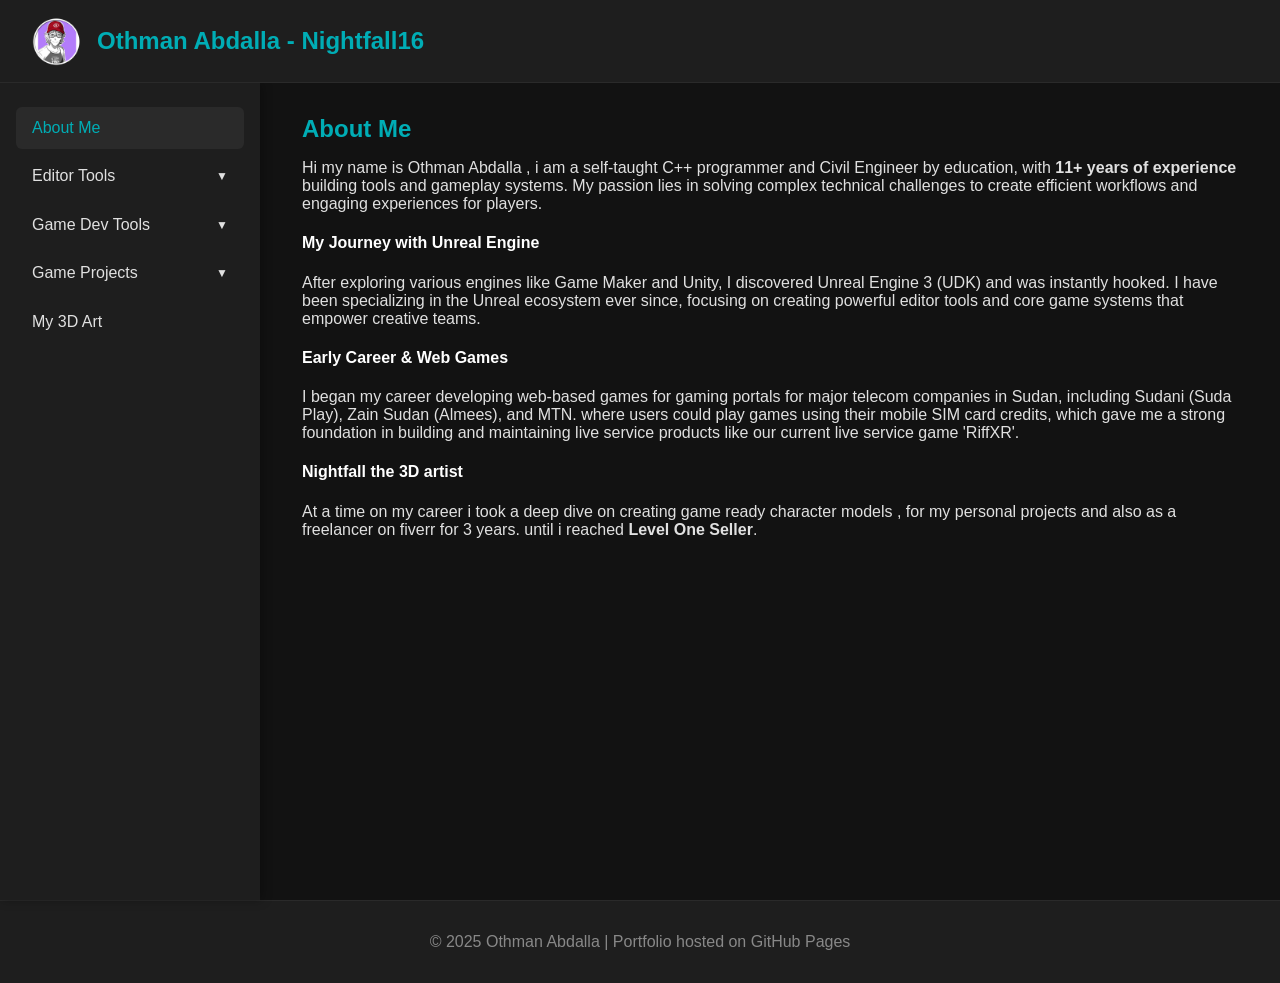
==== commit 4692d426: "updates to the site to now load the projects from a json file to make it easy for me to add more and" ====
--- a/index.html
+++ b/index.html
@@ -10,6 +10,9 @@
       font-family: "Segoe UI", Roboto, sans-serif;
       background-color: #121212;
       color: #e0e0e0;
+      display: flex;
+      flex-direction: column;
+      min-height: 100vh;
     }
     header {
       background: #1e1e1e;
@@ -20,12 +23,14 @@
       position: sticky;
       top: 0;
       z-index: 10;
+      border-bottom: 1px solid #2a2a2a;
     }
     header h1 {
       font-size: 1.5rem;
       color: #00adb5;
       display: flex;
       align-items: center;
+      margin: 0;
     }
     header h1 img {
       height: 50px;       
@@ -35,30 +40,130 @@
       margin-right: 15px; 
       vertical-align: middle;
     }
-    nav a {
+
+    /* Layout Wrapper */
+    .layout-wrapper {
+      display: flex;
+      flex: 1;
+    }
+
+    /* Sidebar Navigation Panel - Fixed & Scrollable */
+    .sidebar {
+      width: 260px;
+      background: #1e1e1e;
+      padding: 1.5rem 1rem;
+      box-shadow: 2px 0 10px rgba(0,0,0,0.3);
+      flex-shrink: 0;
+      position: sticky;
+      top: 83px; /* Offset below sticky header */
+      height: calc(100vh - 83px);
+      overflow-y: auto;
+      box-sizing: border-box;
+    }
+
+    .sidebar-menu {
+      list-style: none;
+      padding: 0;
+      margin: 0;
+    }
+
+    .sidebar-item {
+      margin-bottom: 0.4rem;
+    }
+
+    .sidebar-btn {
+      width: 100%;
+      background: transparent;
+      border: none;
       color: #e0e0e0;
-      margin: 0 1rem;
-      text-decoration: none;
+      text-align: left;
+      padding: 0.75rem 1rem;
+      font-size: 1rem;
       font-weight: 500;
-      transition: color 0.3s;
-    }
-    nav a:hover {
+      font-family: inherit;
+      cursor: pointer;
+      border-radius: 6px;
+      transition: background 0.2s, color 0.2s;
+      display: flex;
+      justify-content: space-between;
+      align-items: center;
+      box-sizing: border-box;
+    }
+
+    .sidebar-btn:hover, .sidebar-btn.active {
+      background: #2a2a2a;
       color: #00adb5;
     }
-    section {
+
+    /* Dropdown Submenu */
+    .dropdown-container {
+      display: none;
+      list-style: none;
+      padding-left: 1rem;
+      margin: 0.3rem 0;
+    }
+
+    .dropdown-container.open {
+      display: block;
+    }
+
+    .dropdown-container .sidebar-btn {
+      font-size: 0.92rem;
+      padding: 0.5rem 0.8rem;
+      color: #b0b0b0;
+    }
+
+    .dropdown-container .sidebar-btn:hover,
+    .dropdown-container .sidebar-btn.active {
+      color: #00adb5;
+      background: #262626;
+    }
+
+    .arrow-icon {
+      font-size: 0.75rem;
+      transition: transform 0.3s;
+    }
+
+    .dropdown-btn.open .arrow-icon {
+      transform: rotate(180deg);
+    }
+
+    /* Main Content Area */
+    .main-container {
+      flex: 1;
       max-width: 1000px;
-      margin: 2rem auto;
-      padding: 1rem 2rem;
-    }
+      margin: 0 auto;
+      padding: 2rem;
+      width: 100%;
+      box-sizing: border-box;
+    }
+
+    .content-section {
+      display: none;
+    }
+
+    .content-section.active {
+      display: block;
+    }
+
     h2 {
       color: #00adb5;
       margin-bottom: 1rem;
-    }
+      margin-top: 0;
+    }
+
+    h3, h4 {
+      color: #ffffff;
+    }
+
     .tool-gallery {
       display: grid;
       grid-template-columns: repeat(auto-fit, minmax(280px, 1fr));
       gap: 1.5rem;
-    }
+      margin-top: 1rem;
+      margin-bottom: 2rem;
+    }
+
     .card {
       background: #1e1e1e;
       border-radius: 10px;
@@ -66,24 +171,23 @@
       box-shadow: 0 4px 10px rgba(0,0,0,0.4);
       transition: transform 0.2s;
     }
+
     .card:hover {
       transform: translateY(-5px);
       cursor: pointer;
     }
+
     .card img {
       max-width: 100%;
       border-radius: 8px;
     }
-    .card h3 {
-      margin: 0.5rem 0;
-      color: #ffffff;
-    }
+
     footer {
       text-align: center;
       padding: 1rem;
       background: #1e1e1e;
-      margin-top: 2rem;
       color: #888;
+      border-top: 1px solid #2a2a2a;
     }
 
     /* Lightbox overlay */
@@ -135,30 +239,50 @@
     .arrow:hover {
       color: #00adb5;
     }
-    #prev {
-      left: 40px;
-    }
-    #next {
-      right: 40px;
-    }
+    #prev { left: 40px; }
+    #next { right: 40px; }
     
     .video-container {
       position: relative;
-      padding-bottom: 56.25%; /* 16:9 aspect ratio */
+      padding-bottom: 56.25%;
       height: 0;
       overflow: hidden;
     }
     
     .video-container iframe {
       position: absolute;
-      top: 0;
-      left: 0;
-      width: 100%;
-      height: 100%;
+      top: 0; left: 0;
+      width: 100%; height: 100%;
+    }
+
+    .steam-button {
+      display: inline-block;
+      padding: 10px 16px;
+      background: #1b2838;
+      color: #ffffff;
+      border-radius: 6px;
+      text-decoration: none;
+      font-weight: 600;
+      margin-top: 10px;
+      transition: transform 0.15s ease, box-shadow 0.15s ease;
+    }
+
+    .steam-button:hover {
+      transform: translateY(-2px);
+      box-shadow: 0 4px 12px rgba(0,0,0,0.25);
     }
 
     /* Responsive CSS for mobile devices */
-    @media (max-width: 600px) {
+    @media (max-width: 768px) {
+      .layout-wrapper {
+        flex-direction: column;
+      }
+      .sidebar {
+        width: 100%;
+        position: static;
+        height: auto;
+        box-sizing: border-box;
+      }
       header {
         flex-direction: column;
         text-align: center;
@@ -172,14 +296,7 @@
         margin-right: 0;
         margin-bottom: 10px;
       }
-      nav {
-        margin-top: 1rem;
-      }
-      nav a {
-        margin: 0.5rem 0.5rem;
-        display: inline-block;
-      }
-      section {
+      .main-container {
         padding: 1rem;
       }
       .tool-gallery {
@@ -192,776 +309,279 @@
       .arrow {
         font-size: 2rem;
       }
-      #prev {
-        left: 20px;
-      }
-      #next {
-        right: 20px;
-      }
-    }
-  .steam-button {
-  display: inline-block;
-  padding: 10px 16px;
-  background: #1b2838;
-  color: #ffffff;
-  border-radius: 6px;
-  text-decoration: none;
-  font-weight: 600;
-  transition: transform 0.15s ease, box-shadow 0.15s ease;
-}
-
-.steam-button:hover {
-  transform: translateY(-2px);
-  box-shadow: 0 4px 12px rgba(0,0,0,0.25);
-}
+      #prev { left: 20px; }
+      #next { right: 20px; }
+    }
   </style>
 </head>
 <body>
+
   <header>
     <h1><img src="Resources/Nightfall.png" alt="Yep this is me">Othman Abdalla - Nightfall16</h1>
-    <nav>
-      <a href="#about">About Me</a>
-      <a href="#editor-tools">Editor Tools</a>
-      <a href="#gamedev-tools">Game Dev Tools</a>
-      <a href="#projects">Game Projects</a>
-      <a href="#Art">My 3D Art</a>
-    </nav>
+    <script data-goatcounter="https://othman.goatcounter.com/count" async src="//gc.zgo.at/count.js"></script>
   </header>
 
-  <section id="about">
-<h2>About Me</h2>
-<p>
- Hi my name is Othman Abdalla , i am a self-taught C++ programmer and Civil Engineer by education, with <strong>11+ years of experience</strong> building tools and gameplay systems. My passion lies in solving complex technical challenges to create efficient workflows and engaging experiences for players.
-</p>
-
-<h4>My Journey with Unreal Engine</h4>
-<p>
-After exploring various engines like Game Maker and Unity, I discovered Unreal Engine 3 (UDK) and was instantly hooked. I have been specializing in the Unreal ecosystem ever since, focusing on creating powerful editor tools and core game systems that empower creative teams.
-</p>
-
-<h4>Early Career & Web Games</h4>
-<p>
-I began my career developing web-based games for gaming portals for major telecom companies in Sudan, including Sudani (Suda Play), Zain Sudan (Almees), and MTN. where users could play games using their mobile SIM card credits, which gave me a strong foundation in building and maintaining live service products like our current live service game 'RiffXR'.
-</p>
-
-<h4>Nightfall the 3D artist</h4>
-<p>
-  At a time on my career i took a deep dive on creating game ready character models , for my personal projects and also as a freelancer on fiverr for 3 years.
-  until i reached <strong>Level One Seller</strong> . 
-</p>
-
-</section>
-
-  <section id="editor-tools">
-  <h2>Editor Tools</h2>
-
-  <h3>1 - TrashMobsTools</h3>
-  <p>
-    A custom Unreal Engine editor extension developed for a VR MMORPG studio in Los Angeles.  
-    This tool allows designers and developers to set up loot drops, analyze item distribution, and debug player inventory directly inside Unreal Engine.
-  </p>
-  <h4>Key Features</h4>
-  <ul>
-    <li><strong>Loot & Drop Management:</strong> Define item drops, probabilities, and boss rewards with a visual interface.</li>
-    <li><strong>Data Integration:</strong> Pulls backend server data into Unreal for real-time analysis.</li>
-    <li><strong>Item & Avatar Tools:</strong> Manage dropped items, avatars, and avatar parts with filtering and probability settings.</li>
-    <li><strong>Photo Studio:</strong> Generate high-quality item thumbnails/icons for consistent in-game UI.</li>
-    <li><strong>Account Analyzer:</strong> Debug player accounts by reviewing loot histories and drop reports.</li>
-  </ul>
-  <p>
-    This streamlined workflow eliminated the need for developers to switch between Unreal and external dashboards, significantly speeding up iteration and debugging.
-  </p>
-
-  <div class="tool-gallery">
-    <div class="card">
-      <img src="Resources/Trash mobs tool1.png" alt="Trash Mobs Tool Screenshot 1" class="zoomable">
-    </div>
-    <div class="card">
-      <img src="Resources/Trash mobs tool2.png" alt="Trash Mobs Tool Screenshot 2" class="zoomable">
-    </div>
-    <div class="card">
-      <img src="Resources/Trash mobs tool3.png" alt="Trash Mobs Tool Screenshot 3" class="zoomable">
-    </div>
+  <div class="layout-wrapper">
+    <!-- Side Panel -->
+    <aside class="sidebar">
+      <ul class="sidebar-menu">
+        <li class="sidebar-item">
+          <button class="sidebar-btn active" onclick="showSection('about', this)">About Me</button>
+        </li>
+
+        <li class="sidebar-item">
+          <button class="sidebar-btn dropdown-btn" onclick="toggleDropdown('editor-dropdown', this)">
+            <span>Editor Tools</span>
+            <span class="arrow-icon">&#9660;</span>
+          </button>
+          <ul class="dropdown-container" id="editor-dropdown"></ul>
+        </li>
+
+        <li class="sidebar-item">
+          <button class="sidebar-btn dropdown-btn" onclick="toggleDropdown('gamedev-dropdown', this)">
+            <span>Game Dev Tools</span>
+            <span class="arrow-icon">&#9660;</span>
+          </button>
+          <ul class="dropdown-container" id="gamedev-dropdown"></ul>
+        </li>
+
+        <li class="sidebar-item">
+          <button class="sidebar-btn dropdown-btn" onclick="toggleDropdown('projects-dropdown', this)">
+            <span>Game Projects</span>
+            <span class="arrow-icon">&#9660;</span>
+          </button>
+          <ul class="dropdown-container" id="projects-dropdown"></ul>
+        </li>
+
+        <li class="sidebar-item">
+          <button class="sidebar-btn" onclick="showSection('Art', this)">My 3D Art</button>
+        </li>
+      </ul>
+    </aside>
+
+    <!-- Main Content Panel -->
+    <main class="main-container" id="main-content">
+      <!-- Section content dynamically populated from portfolio.json -->
+    </main>
   </div>
-
-  <h3>2 - Riff XR Avatar SDK</h3>
-<p>
-  An Unreal Engine editor toolkit designed to streamline the user-generated content (UGC) pipeline for the VR RPG game Riff XR. This SDK Assistant guides modders through a multi-step wizard, automating the complex setup of IK Rigs and Retargeters to make custom avatars game-ready.
-</p>
-<h4>Key Features</h4>
-<ul>
-  <li><strong>Guided Setup Wizard:</strong> A step-by-step interface ("SDK Assistant") that walks creators through the entire process, from mesh preparation and bone mapping to final asset generation.</li>
-  <li><strong>Automated Rig Generation:</strong> Analyzes the avatar's skeleton and automatically creates the required IKRig and IKRetargeter assets, a process that previously had to be done manually.</li>
-  <li><strong>Intuitive Bone Mapping:</strong> Provides a clear UI for mapping the custom avatar's skeleton to the Riff XR standard, with warnings and hints to help correct common setup issues.</li>
-  <li><strong>Custom VR Animation Nodes:</strong> Includes a dedicated suite of Animation Blueprint nodes like "RiffXR Hands Pose Generator" and "RiffXR Twist Control" to simplify hand posing and solve common arm twisting issues in VR.</li>
-</ul>
-<p>
-  By automating the technical rigging process, the SDK significantly lowers the barrier to entry for community creators, allowing them to focus on avatar design rather than complex engine setups.
-</p>
-
-<div class="tool-gallery">
-  <div class="card">
-    <img src="Resources/SDK1.png" alt="Riff XR SDK - Bone Mapping Step" class="zoomable">
-  </div>
-  <div class="card">
-    <img src="Resources/SDK2.png" alt="Riff XR SDK - Asset Generation Step" class="zoomable">
-  </div>
-  <div class="card">
-    <img src="Resources/SDK4.png" alt="Riff XR SDK - Custom Animation Nodes" class="zoomable">
-  </div>
-</div>
-
-<h3>3 - Unreal Engine Plugins Builder</h3>
-<p>
-  A standalone C++ desktop application built with the wxWidgets framework to streamline the packaging and deployment of Unreal Engine plugins. Epic Games requires all marketplace plugins to be built via the command-line Build Automation Tool (UAT), so I created this application to provide a simple, powerful graphical interface for that process.
-</p>
-<h4>Key Features</h4>
-<ul>
-  <li><strong>Centralized Plugin Management:</strong> Add, track, and manage all your Unreal Engine plugins in one place, complete with version numbers and build history.</li>
-  <li><strong>One-Click UAT Builds:</strong> Package plugins with a single click, directly invoking Unreal's Build Automation Tool without needing to use the command line.</li>
-  <li><strong>Multi-Version Engine Targeting:</strong> Easily select and build your plugins against different versions of Unreal Engine to ensure broad compatibility.</li>
-  <li><strong>Integrated Build Console:</strong> Monitor the entire packaging process in real-time with a built-in console that displays live output from UAT for quick debugging.</li>
-  <li><strong>Custom Build Arguments:</strong> Pass custom command-line arguments to the build process for advanced packaging requirements.</li>
-</ul>
-<p>
-  This tool eliminates the tedious and error-prone process of manual command-line builds, ensuring every plugin is packaged correctly for the marketplace and streamlining the release workflow.
-</p>
-
-<div class="tool-gallery">
-  <div class="card">
-    <img src="Resources/PluginsBuilder.png" alt="Unreal Engine Plugins Builder Interface" class="zoomable">
-  </div>
-</div>
-
-</section>
-
-  <section id="gamedev-tools">
-    <h2>Game Dev Tools</h2>
-    <h3>1 - Goap AI System</h3>
-    <p>
-    My implementation of a Goal-Oriented Action Planning (GOAP) system for Unreal Engine provides a powerful and flexible framework for creating intelligent AI. This plugin simplifies complex AI behaviors by allowing developers to define a set of simple actions, and the GOAP brain component automatically chains them together to achieve a specific goal. This system also includes a robust editor tool for debugging and visualizing the AI's decision-making process.
-    </p>
-   <h4>Key Features</h4>
-<ul>
-<li><strong>Modular AI Behavior:</strong> Instead of writing complex state machines, developers can create minimal, reusable "actions" (e.g., go to a location, play an animation). The GOAP brain component then uses a planner to intelligently chain these actions into a complete plan to achieve a desired goal.</li>
-<li><strong>Intuitive Setup with Gameplay Tags:</strong> The system uses Unreal's native Gameplay Tags to define goals, world states, and agent facts, ensuring a user-friendly setup and preventing spelling errors. By simply adding more actions to the available array, the AI's behavior becomes more sophisticated without any additional programming.</li>
-<li><strong>Dynamic Planning and Goal Prioritization:</strong> The GOAP brain dynamically creates a plan based on the current world state and the agent's facts. The system can also be configured to prioritize certain goals over others (e.g., harvesting mature crops before planting new ones), ensuring the AI's behavior is always relevant and efficient.</li>
-<li><strong>Built-in Debugging Tools:</strong> The plugin includes a comprehensive "Brain Inspector" editor tool that allows developers to visualize the AI's thought process. This tool displays the current plan, preconditions, and effects of each action, as well as a history of plans and tool tip over each action node giving failure results that are also customizable in the action class, making it easy to understand and troubleshoot AI behavior.</li>
-</ul>
-
-<p>
-This GOAP tool offers an efficient and scalable solution for building complex AI, allowing developers to focus on creating rich and believable agent behaviors with a minimal amount of effort.
-</p>
-<div class="tool-gallery">
-<div class="card">
-<div class="video-container" style="position: relative; padding-bottom: 56.25%; height: 0; overflow: hidden;">
-<iframe
-style="position: absolute; top: 0; left: 0; width: 100%; height: 100%;"
-src="https://www.youtube.com/embed/4B6-KEeXjnE"
-title="GOAP System Showcase"
-frameborder="0"
-allow="accelerometer; autoplay; clipboard-write; encrypted-media; gyroscope; picture-in-picture"
-allowfullscreen>
-</iframe>
-</div>
-</div>
-</div>
-
-<div class="tool-gallery">
-  <div class="card">
-    <img src="Resources/Goap1.png" alt="Riff XR SDK - Bone Mapping Step" class="zoomable">
-  </div>
-  <div class="card">
-    <img src="Resources/GoapHistory.png" alt="Riff XR SDK - Asset Generation Step" class="zoomable">
-  </div>
-  <div class="card">
-    <img src="Resources/GoapHistory2.png" alt="Riff XR SDK - Custom Animation Nodes" class="zoomable">
-  </div>
-</div>
-
-<h3>2 - Time Stone Plugin</h3>
-<p>
-  A powerful gameplay plugin for Unreal Engine that gives developers a component-based system to manipulate time. The Time Stone Plugin allows for granular control over the flow of time, enabling mechanics like slowing, stopping, and rewinding the game world on a global or per-actor basis.
-</p>
-<p>
-<strong>Find it on </strong> <a href="https://www.fab.com/listings/bc6bc034-87f1-43c1-8d79-c51c1f20023c" target="_blank">Fab</a>
-</p>
-
-<h4>Key Features</h4>
-<ul>
-  <li><strong>Comprehensive Time Control:</strong> Easily implement slow-motion, pause, and rewind functionalities through a single, versatile component.</li>
-  <li><strong>Actor Isolation System:</strong> Isolate specific characters or objects from the global timeline, allowing them to move at normal speed while the world around them is altered.</li>
-  <li><strong>"Ghost" Rewind System:</strong> The plugin's standout feature allows actors to spawn a "ghost" of their past selves after a rewind. This ghost replays the exact actions that were just rewound, creating a duplicate actor on the timeline.</li>
-  <li><strong>Braid-Inspired Puzzle Mechanics:</strong> This system makes it easy to create complex puzzles where the player must collaborate with their own past actions to overcome obstacles, inspired by the mechanics of the game Braid.</li>
-</ul>
-<p>
-  This tool provides developers with the core mechanics needed to build mind-bending puzzles and action sequences, saving countless hours of complex programming.
-</p>
-
-<div class="tool-gallery">
-  <div class="card">
-    <div class="video-container" style="position: relative; padding-bottom: 56.25%; height: 0; overflow: hidden;">
-      <iframe 
-        style="position: absolute; top: 0; left: 0; width: 100%; height: 100%;"
-        src="https://www.youtube.com/embed/FtAAFcclclw" 
-        title="Time Stone Plugin Ghost Mechanic" 
-        frameborder="0" 
-        allow="accelerometer; autoplay; clipboard-write; encrypted-media; gyroscope; picture-in-picture" 
-        allowfullscreen>
-      </iframe>
-    </div>
-  </div>
-</div>
-
-<h3>3- Arrows Missions System</h3>
-<p>
-A flexible and powerful mission system for Unreal Engine, the Arrows Missions System (AMS) provides an easy-to-use framework for creating complex in-game missions. It features a component-based design with dedicated classes for missions and actions, allowing developers to implement custom logic and streamline their workflow. The plugin's provides its own system to save and load game progress, including the state of individual actors and mission objectives, ensuring a seamless experience for players.
-</p>
-
-<h4>Key Features</h4>
-<ul>
-<li><strong>Blueprintable Mission & Action Classes:</strong> The system includes blueprintable mission and action classes with predefined events (e.g., Mission Start, Mission End, Mission Tick) that users can easily hook into for custom logic.</li>
-<li><strong>Mission Tracking:</strong> A centralized mission tracker allows developers to monitor and manage all active missions in one place.</li>
-<li><strong>Persistent Game State:</strong> The system utilizes a payload to save and load mission progress, remembering the state of enemies and assets within the game, even after a player exits and reloads.</li>
-<li><strong>Dynamic Mission Control:</strong> The AMS can dynamically manage mission-related assets, automatically removing them from the game world once a mission is complete to prevent clutter.</li>
-<li><strong>Location-Based Missions:</strong> Easily create missions that are triggered or progressed based on the player's location.</li>
-</ul>
-
-<p>
-This tool simplifies the process of creating engaging and complex missions, saving countless hours of complex programming and ensuring a robust, customizable system for a variety of game genres.
-</p>
-
-<div class="tool-gallery">
-<div class="card">
-<div class="video-container" style="position: relative; padding-bottom: 56.25%; height: 0; overflow: hidden;">
-<iframe
-style="position: absolute; top: 0; left: 0; width: 100%; height: 100%;"
-src="https://www.youtube.com/embed/kF8MRevGZ54"
-title="Arrows Missions System [AMS v1.0] Showcase"
-frameborder="0"
-allow="accelerometer; autoplay; clipboard-write; encrypted-media; gyroscope; picture-in-picture"
-allowfullscreen>
-</iframe>
-</div>
-</div>
-<div class="card">
-<div class="video-container" style="position: relative; padding-bottom: 56.25%; height: 0; overflow: hidden;">
-<iframe
-style="position: absolute; top: 0; left: 0; width: 100%; height: 100%;"
-src="https://www.youtube.com/embed/tQ2jLuQmo4M"
-title="Arrows Missions System Save and Load"
-frameborder="0"
-allow="accelerometer; autoplay; clipboard-write; encrypted-media; gyroscope; picture-in-picture"
-allowfullscreen>
-</iframe>
-</div>
-</div>
-</div>
-
-<h3>4- Arrows Combat System</h3>
-
-<p>
-The Arrows Combat System is a powerful and versatile combat plugin for Unreal Engine that provides a feature-rich, out-of-the-box solution for implementing action-based combat. By simply adding a combat component to a character and assigning a pre-configured Fighting Style and Body Attributes, developers can instantly create a fully functional combat system complete with combos, parries, blocking, and damage detection without writing a single line of code.
-</p>
-<p>
-The system is designed to be highly customizable, allowing for complete control over the combat feel and flow.
-</p>
-<p>
-<strong>See the </strong> <a href="https://github.com/NfuDev/ArrowsCombatSystem-Documentation/wiki" target="_blank">Documentation</a>
-</p>
-<p>
-<strong>Also get it on</strong> <a href="https://www.fab.com/listings/19ba7cb7-9db4-4a09-80eb-753d76297232" target="_blank">Fab</a>
-</p>
-<h4>Key Features</h4>
-
-<ul>
-<li><strong>Component-Based Architecture:</strong> The entire system is built around a single component that handles all core combat logic, including input binding, damage handling, and animation-driven features like root motion and motion warping.</li>
-<li><strong>Highly Customizable Settings:</strong> A wide range of settings can be adjusted directly within the editor to fine-tune the combat experience. These include parameters for target filtering (e.g., "Nearest Target In Input Direction"), damage amounts, poise reduction, stun duration, and input handling.</li>
-<li><strong>Comprehensive Event System:</strong> The component provides a rich set of events to extend the system with custom logic. Developers can hook into events such as On Take Damage, On Got Parried, On Hit Counter Reset, and On Owner Got Executed to trigger unique game behaviors.</li>
-<li><strong>Built-in Mechanics:</strong> The plugin provides a complete suite of common combat mechanics right out of the box, including:
-<ul>
-<li>Automated Combo System</li>
-<li>Parry and Blocking</li>
-<li>Damage and Poise Detection</li>
-<li>Automated Root Motion and Motion Warping Setup</li>
-<li>Configurable Target Tracing and Directional Attacks</li>
-</ul>
-</li>
-</ul>
-
-<p>
-This tool provides the essential building blocks for creating satisfying and dynamic combat systems, saving countless hours of programming and allowing developers to focus on balancing and designing their gameplay experience.
-</p>
-
-<div class="tool-gallery">
-  <div class="card">
-    <img src="Resources/CombatCom1.png" alt="Combat System" class="zoomable">
-  </div>
-  <div class="card">
-    <img src="Resources/CombatCom2.png" alt="Combat System" class="zoomable">
-  </div>
-  <div class="card">
-    <img src="Resources/CombatCom3.png" alt="Combat System" class="zoomable">
-  </div>
-  <div class="card">
-    <img src="Resources/CombatCom4.png" alt="Combat System" class="zoomable">
-  </div>
-</div>
-
-<h3>5- Arrows Modio Integration Plugin</h3>
-
-<p>
-  Arrows Mod.io Integration provides seamless support for integrating mod.io into your project. It enables fetching and displaying mod lists, downloading mod files with progress tracking, and managing user ratings (like, dislike, and remove). The plugin also includes general-purpose .pak mounting logic for loading downloaded content at runtime. || shout out to the developer of pak loader(Blue Mountains GmbH) and zipit(Pandores) that i used to preform file operations
-</p>
-<p>
-The system is designed to be user-friendly, allowing for complete control over what data you pull from modio servers.
-</p>
-
-<h4>Key Features</h4>
-<ul>
-    <li><strong>Seamless Anonymous Authentication:</strong> The plugin uses an anonymous user authentication system powered by Epic Online Services (EOS), eliminating the need for users to create a separate Mod.io account to rate, download, or interact with mods. This dramatically lowers the barrier to entry and simplifies the user experience.</li>
-    <li><strong>Effortless Mod Integration:</strong> Users can easily browse, download, and manage a curated list of mods directly within your application. The plugin handles the entire lifecycle, from fetching the latest mod data via the Mod.io REST API to providing a simplified interface for interaction.</li>
-    <li><strong>Out-of-the-Box Mod Management:</strong> The plugin streamlines the entire modding process by automatically handling **zipped mod downloads, extraction, and mounting**. This removes the need for users to manually manage files, making the experience plug-and-play.</li>
-    <li><strong>Full Mod.io Functionality:</strong> Your plugin exposes all essential Mod.io features, allowing users to:
-        <ul>
-            <li>Browse and Filter: Discover mods with powerful search and filtering options.</li>
-            <li>Rate and Review: Authenticated users can rate and provide feedback on mods.</li>
-            <li>Subscribe and Unsubscribe: Easily manage their favorite mods.</li>
-            <li>Get Timely Updates: Automatically check for and apply mod updates.</li>
-        </ul>
-    </li>
-    <li><strong>Flexible and Customizable:</strong> The plugin's modular design allows developers to easily extend its functionality with custom logic. You can hook into the core API to create unique user interfaces or integrate mod content directly into your game's systems.</li>
-</ul>
-
-<div class="tool-gallery">
-  <div class="card">
-    <img src="Resources/Modio1.png" alt="Modio" class="zoomable">
-  </div>
-  <div class="card">
-     <img src="Resources/Modio2.png" alt="Modio" class="zoomable">
-  </div>
-  <div class="card">
-     <img src="Resources/Modio3.png" alt="Modio" class="zoomable">
-  </div>
-  <div class="card">
-    <img src="Resources/Modio4.png" alt="Modio" class="zoomable">
-  </div>
-   <div class="card">
-    <img src="Resources/modio5.png" alt="Modio" class="zoomable">
-  </div>
-   <div class="card">
-    <img src="Resources/Modio6.png" alt="Modio" class="zoomable">
-  </div>
-   <div class="card">
-    <img src="Resources/Modio7.png" alt="Modio" class="zoomable">
-  </div>
-</div>
-
-  </section>
-
-  <section id="projects">
-  <h2>Game Projects</h2>
-  <h3>1- Riff XR</h3>
-  <p>
-    Riff XR is a cross-platform MMO RPG developed at Ron Revog (Los Angeles). I worked as a gameplay engineer on combat systems, RPG class mechanics, and internal tools, including leading development of the UGC SDK that enables player-created content. All gameplay abilities were implemented using Unreal Engine’s Gameplay Ability System (GAS).
-  </p>
-  <div class="tool-gallery">
-    <div class="card">
-          <div class="video-container" style="position: relative; padding-bottom: 56.25%; height: 0; overflow: hidden;">
-      <video
-        controls
-        autoplay
-        muted
-        loop
-        playsinline
-        style="position: absolute; top: 0; left: 0; width: 100%; height: 100%; object-fit: cover;">
-
-        <source src="Resources/Videos/RiffXR.mp4" type="video/mp4">
-      </video>
-    </div>
-    </div>
-  </div>
-          <a 
-            href="https://store.steampowered.com/app/2182790/Riff_XR/" 
-            target="_blank"
-            rel="noopener"
-            class="steam-button">
-            View on Steam
-        </a>
-
-  <h3>2- Doshka</h3>
-  <p>
-    This project began as a top-down beat 'em up game inspired by Sudanese culture, where a man fights against a corrupt militia. Over time, the game evolved through several iterations as I explored different styles and attempted to define its core identity.
-  </p>
-  <div class="tool-gallery">
-    <div class="card">
-      <div class="video-container" style="position: relative; padding-bottom: 56.25%; height: 0; overflow: hidden;">
-        <iframe
-          style="position: absolute; top: 0; left: 0; width: 100%; height: 100%;"
-          src="https://www.youtube.com/embed/L4k9dYhBfDo"
-          title="Doshka - Top-down Beat 'em Up"
-          frameborder="0"
-          allow="accelerometer; autoplay; clipboard-write; encrypted-media; gyroscope; picture-in-picture"
-          allowfullscreen>
-        </iframe>
-      </div>
-    </div>
-    <div class="card">
-      <div class="video-container" style="position: relative; padding-bottom: 56.25%; height: 0; overflow: hidden;">
-        <iframe
-          style="position: absolute; top: 0; left: 0; width: 100%; height: 100%;"
-          src="https://www.youtube.com/embed/ssGj4iS866w"
-          title="Doshka - 3rd Person Beat 'em Up"
-          frameborder="0"
-          allow="accelerometer; autoplay; clipboard-write; encrypted-media; gyroscope; picture-in-picture"
-          allowfullscreen>
-        </iframe>
-      </div>
-    </div>
-    <div class="card">
-      <div class="video-container" style="position: relative; padding-bottom: 56.25%; height: 0; overflow: hidden;">
-        <iframe
-          style="position: absolute; top: 0; left: 0; width: 100%; height: 100%;"
-          src="https://www.youtube.com/embed/Z1wVWJ9A2GA"
-          title="Doshka - 3rd Person Sword Fighter"
-          frameborder="0"
-          allow="accelerometer; autoplay; clipboard-write; encrypted-media; gyroscope; picture-in-picture"
-          allowfullscreen>
-        </iframe>
-      </div>
-    </div>
-    <div class="card">
-      <div class="video-container" style="position: relative; padding-bottom: 56.25%; height: 0; overflow: hidden;">
-        <iframe
-          style="position: absolute; top: 0; left: 0; width: 100%; height: 100%;"
-          src="https://www.youtube.com/embed/58SYyIuS_cI"
-          title="Doshka - Network Support"
-          frameborder="0"
-          allow="accelerometer; autoplay; clipboard-write; encrypted-media; gyroscope; picture-in-picture"
-          allowfullscreen>
-        </iframe>
-      </div>
-    </div>
-    <div class="card">
-      <div class="video-container" style="position: relative; padding-bottom: 56.25%; height: 0; overflow: hidden;">
-        <iframe
-          style="position: absolute; top: 0; left: 0; width: 100%; height: 100%;"
-          src="https://www.youtube.com/embed/b0mlR-1IhOo"
-          title="Doshka - 3rd Person Shooter"
-          frameborder="0"
-          allow="accelerometer; autoplay; clipboard-write; encrypted-media; gyroscope; picture-in-picture"
-          allowfullscreen>
-        </iframe>
-      </div>
-    </div>
-    <div class="card">
-      <div class="video-container" style="position: relative; padding-bottom: 56.25%; height: 0; overflow: hidden;">
-        <iframe
-          style="position: absolute; top: 0; left: 0; width: 100%; height: 100%;"
-          src="https://www.youtube.com/embed/up65acagZ2A"
-          title="Doshka - AI Perception Debugging"
-          frameborder="0"
-          allow="accelerometer; autoplay; clipboard-write; encrypted-media; gyroscope; picture-in-picture"
-          allowfullscreen>
-        </iframe>
-      </div>
-    </div>
-  </div>
-
-  <h3>3- Braid Clone</h3>
-  <p>
-    This project was a technical demo to test the capabilities of my **Time Stone Plugin** by recreating the core mechanics of the famous puzzle platformer, *Braid*. The videos below showcase the development process, including the implementation of time-related mechanics.
-  </p>
-  <div class="tool-gallery">
-    <div class="card">
-      <div class="video-container" style="position: relative; padding-bottom: 56.25%; height: 0; overflow: hidden;">
-        <iframe
-          style="position: absolute; top: 0; left: 0; width: 100%; height: 100%;"
-          src="https://www.youtube.com/embed/EimKVK3l_dM"
-          title="Braid Movement Tutorial"
-          frameborder="0"
-          allow="accelerometer; autoplay; clipboard-write; encrypted-media; gyroscope; picture-in-picture"
-          allowfullscreen>
-        </iframe>
-      </div>
-    </div>
-  </div>
-
-  <h3>4- Baba Is You Clone</h3>
-  <p>
-    This project is a clone of the critically acclaimed puzzle game *Baba Is You*, where players manipulate the rules of the game to solve puzzles. My implementation focused on replicating the core gameplay loop and rule-based logic.
-  </p>
-  <p>
-    <strong>See </strong> <a href="https://github.com/NfuDev/BABA_IS_YOU_Refactored" target="_blank">Source Code</a>
-  </p>
-  <div class="tool-gallery">
-    <div class="card">
-      <div class="video-container" style="position: relative; padding-bottom: 56.25%; height: 0; overflow: hidden;">
-        <iframe
-          style="position: absolute; top: 0; left: 0; width: 100%; height: 100%;"
-          src="https://www.youtube.com/embed/Ua4gZk7132g"
-          title="Baba Is You Clone Showcase"
-          frameborder="0"
-          allow="accelerometer; autoplay; clipboard-write; encrypted-media; gyroscope; picture-in-picture"
-          allowfullscreen>
-        </iframe>
-      </div>
-    </div>
-  </div>
-
-  <h3>5- Golden Age</h3>
-<p>
-  Golden Age is a game I developed during a hackathon in the UAE in collaboration with Future Games, CD Projekt Red, and Games Ventures.
-</p>
-
-<div class="tool-gallery">
-  <div class="card">
-    <div class="video-container" style="position: relative; padding-bottom: 56.25%; height: 0; overflow: hidden;">
-      <video
-        controls
-        autoplay
-        muted
-        loop
-        playsinline
-        style="position: absolute; top: 0; left: 0; width: 100%; height: 100%; object-fit: cover;">
-
-        <source src="Resources/Videos/MirrorsMechanicsHighlight.mp4" type="video/mp4">
-      </video>
-    </div>
-  </div>
-
-    <div class="card">
-    <div class="video-container" style="position: relative; padding-bottom: 56.25%; height: 0; overflow: hidden;">
-      <video
-        controls
-        muted
-        loop
-        playsinline
-        style="position:absolute; top:0; left:0; width:100%; height:100%; object-fit:cover;">
-        <source src="Resources/Videos/GoldenAgeTrailler.mp4" type="video/mp4">
-      </video>
-    </div>
-  </div>
-
-</div>
-
-  <h2>Random Game Mechanics</h2>
-
-  <h3>1 - Node-based Crafting System</h3>
-  <p>
-    This crafting system was developed for a client's sci-fi game. The goal was to create a futuristic-looking interface that was both functional and visually unique. This node-based approach provides a clear and intuitive way for players to combine components.
-  </p>
-  <div class="tool-gallery">
-    <div class="card">
-      <div class="video-container" style="position: relative; padding-bottom: 56.25%; height: 0; overflow: hidden;">
-        <iframe
-          style="position: absolute; top: 0; left: 0; width: 100%; height: 100%;"
-          src="https://www.youtube.com/embed/G-YnRwNTrO0"
-          title="Node-based Crafting System Showcase"
-          frameborder="0"
-          allow="accelerometer; autoplay; clipboard-write; encrypted-media; gyroscope; picture-in-picture"
-          allowfullscreen>
-        </iframe>
-      </div>
-    </div>
-  </div>
-
-  <h3>2 - 3rd Person Portal Mechanic</h3>
-  <p>
-    A demonstration of a 3rd person portal mechanic, showcasing the ability to seamlessly transport a character and objects between two points in the game world.
-  </p>
-  <div class="tool-gallery">
-    <div class="card">
-      <div class="video-container" style="position: relative; padding-bottom: 56.25%; height: 0; overflow: hidden;">
-        <iframe
-          style="position: absolute; top: 0; left: 0; width: 100%; height: 100%;"
-          src="https://www.youtube.com/embed/-NNZ1dFlDyA"
-          title="3rd Person Portal Mechanic"
-          frameborder="0"
-          allow="accelerometer; autoplay; clipboard-write; encrypted-media; gyroscope; picture-in-picture"
-          allowfullscreen>
-        </iframe>
-      </div>
-    </div>
-  </div>
-
-  <h3>3 - Old Boss Fight</h3>
-  <p>
-    This video showcases an early-stage boss fight mechanic.
-  </p>
-  <div class="tool-gallery">
-    <div class="card">
-      <div class="video-container" style="position: relative; padding-bottom: 56.25%; height: 0; overflow: hidden;">
-        <iframe
-          style="position: absolute; top: 0; left: 0; width: 100%; height: 100%;"
-          src="https://www.youtube.com/embed/JPInAQrm6ig"
-          title="Old Boss Fight Showcase"
-          frameborder="0"
-          allow="accelerometer; autoplay; clipboard-write; encrypted-media; gyroscope; picture-in-picture"
-          allowfullscreen>
-        </iframe>
-      </div>
-    </div>
-  </div>
-
- <h3>4 - VR sword fight mechanics</h3>
-  <p>
-    This video showcases a work-in-progress demonstration of my combat system plugin integrated with my AI framework, featuring two AI agents engaged in a duel. It highlights the built-in deflection and parry mechanics that are core components of the combat system.
-  </p>
-  <div class="tool-gallery">
-    <div class="card">
-      <div class="video-container" style="position: relative; padding-bottom: 56.25%; height: 0; overflow: hidden;">
-        <iframe
-          style="position: absolute; top: 0; left: 0; width: 100%; height: 100%;"
-          src="https://www.youtube.com/embed/OADdPwLrYA0"
-          title="VR sword fight mechanics"
-          frameborder="0"
-          allow="accelerometer; autoplay; clipboard-write; encrypted-media; gyroscope; picture-in-picture"
-          allowfullscreen>
-        </iframe>
-      </div>
-    </div>
-  </div>
-
-</section>
-
-   <section id="Art">
-    <h2>My 3D Art</h2>
-    <h3>Random character designs i made</h3>
-<div class="tool-gallery">
-    <div class="card">
-      <img src="Resources/Ayoob1.jpg" alt="Personal Project" class="zoomable">
-    </div>
-    <div class="card">
-      <img src="Resources/Ayoob2.jpg" alt="Personal Project" class="zoomable">
-    </div>
-    <div class="card">
-      <img src="Resources/Pirate1.jpg" alt="Peronal project" class="zoomable">
-    </div>
-    <div class="card">
-      <img src="Resources/Pirate2.jpg" alt="personal project" class="zoomable">
-    </div>
-    <div class="card">
-      <img src="Resources/Wizzard1.jpg" alt="Wizzard model for a client" class="zoomable">
-    </div>
-    <div class="card">
-      <img src="Resources/Wizzard2.jpg" alt="Wizzard model for a client" class="zoomable">
-    </div>
-       <div class="card">
-      <img src="Resources/Lion1.jpg" alt="Lion model for a client nft project" class="zoomable">
-    </div>
-    <div class="card">
-      <img src="Resources/Lion2.jpg" alt="Lion model for a client nft project" class="zoomable">
-    </div>
-  </div>
-  <h3>One Of fiverrs commissions</h3>
-  <p>the order was to make a package of lowpoly characters for an indie game , deadline was 1 week. i used various techneques to minimize the work and make them as fast as possible.</p>
-  <div class="tool-gallery">
-    <div class="card">
-      <img src="Resources/Pack1.jpg" alt="Fiverr" class="zoomable">
-    </div>
-    <div class="card">
-      <img src="Resources/Pack2.jpg" alt="Fiverr" class="zoomable">
-    </div>
-    <div class="card">
-      <img src="Resources/Pack3.jpg" alt="Fiverr" class="zoomable">
-    </div>
-    <div class="card">
-      <img src="Resources/Pack4.jpg" alt="Fiverr" class="zoomable">
-    </div>
-    <div class="card">
-      <img src="Resources/Pack5.jpg" alt="Fiverr" class="zoomable">
-    </div>
-    <div class="card">
-      <img src="Resources/Topology.jpg" alt="Fiverr" class="zoomable">
-    </div>
-  </div>
-
-   <h3>Fiverr Ratings</h3>
-  <p>this when i was still working on fiverr, i got the <strong>Level one seller</strong> and afterward managed to get <strong>fiverr choice</strong></p>
-  <div class="tool-gallery">
-    <div class="card">
-      <img src="Resources/LevelOneSeller.jpg" alt="Fiverr" class="zoomable">
-    </div>
-    <div class="card">
-      <img src="Resources/FiverChoice.jpg" alt="Fiverr" class="zoomable">
-    </div>
-    <div class="card">
-      <img src="Resources/FiverStars.jpg" alt="Fiverr" class="zoomable">
-    </div>
-  </div>
-
-  </section>
 
   <footer>
     <p>© 2025 Othman Abdalla | Portfolio hosted on GitHub Pages</p>
   </footer>
 
+  <!-- Lightbox Overlay -->
   <div id="lightbox">
     <span id="close">&times;</span>
     <span id="prev" class="arrow">&#10094;</span>
-    <img id="lightbox-img" src="">
+    <img id="lightbox-img" src="" alt="Zoomed view">
     <span id="next" class="arrow">&#10095;</span>
   </div>
 
   <script>
-    const zoomableImages = document.querySelectorAll('.zoomable');
-    const lightbox = document.getElementById('lightbox');
-    const lightboxImg = document.getElementById('lightbox-img');
-    const closeBtn = document.getElementById('close');
-    const prevBtn = document.getElementById('prev');
-    const nextBtn = document.getElementById('next');
-
+    // Navigation and Dropdown functionality
+    function showSection(sectionId, btn) {
+      const sections = document.querySelectorAll('.content-section');
+      sections.forEach(sec => sec.classList.remove('active'));
+
+      const target = document.getElementById(sectionId);
+      if (target) {
+        target.classList.add('active');
+      }
+
+      const buttons = document.querySelectorAll('.sidebar-btn');
+      buttons.forEach(b => b.classList.remove('active'));
+      if (btn) btn.classList.add('active');
+      
+      window.scrollTo({ top: 0, behavior: 'smooth' });
+    }
+
+    function toggleDropdown(dropdownId, btn) {
+      const dropdown = document.getElementById(dropdownId);
+      dropdown.classList.toggle('open');
+      btn.classList.toggle('open');
+    }
+
+    // Dynamic Portfolio Loader
+    async function loadPortfolio() {
+      try {
+        const response = await fetch('portfolio.json');
+        const data = await response.json();
+        
+        renderAbout(data.about);
+        renderCategory('editor-dropdown', data.editorTools);
+        renderCategory('gamedev-dropdown', data.gameDevTools);
+        renderCategory('projects-dropdown', data.gameProjects);
+        renderArt('Art', data.art);
+
+        initLightbox();
+      } catch (err) {
+        console.error('Error loading portfolio.json:', err);
+      }
+    }
+
+    function renderAbout(about) {
+      const main = document.getElementById('main-content');
+      const section = document.createElement('section');
+      section.id = 'about';
+      section.className = 'content-section active';
+
+      let html = `<h2>${about.title}</h2>`;
+      about.paragraphs.forEach(p => { html += `<p>${p}</p>`; });
+      about.sections.forEach(s => {
+        html += `<h4>${s.heading}</h4><p>${s.content}</p>`;
+      });
+
+      section.innerHTML = html;
+      main.appendChild(section);
+    }
+
+    function renderCategory(dropdownId, items) {
+      const dropdownContainer = document.getElementById(dropdownId);
+      const mainContainer = document.getElementById('main-content');
+
+      items.forEach(item => {
+        // Build Sidebar Button
+        const li = document.createElement('li');
+        li.innerHTML = `<button class="sidebar-btn" onclick="showSection('${item.id}', this)">${item.title}</button>`;
+        dropdownContainer.appendChild(li);
+
+        // Build Content Section
+        const section = document.createElement('section');
+        section.id = item.id;
+        section.className = 'content-section';
+
+        let html = `<h2>${item.title}</h2>`;
+
+        if (item.description) {
+          item.description.forEach(p => { html += `<p>${p}</p>`; });
+        }
+
+        if (item.links) {
+          item.links.forEach(l => {
+            const label = l.label ? `${l.label} ` : '';
+            const btnClass = l.class ? `class="${l.class}"` : '';
+            html += `<p>${label}<a href="${l.url}" target="_blank" rel="noopener" ${btnClass}>${l.text}</a></p>`;
+          });
+        }
+
+        if (item.features) {
+          html += `<h4>${item.featuresHeading || 'Key Features'}</h4><ul>`;
+          item.features.forEach(f => { html += `<li>${f}</li>`; });
+          html += `</ul>`;
+        }
+
+        if (item.subsections) {
+          item.subsections.forEach(sub => {
+            html += `<h3>${sub.title}</h3>`;
+            if (sub.description) html += `<p>${sub.description}</p>`;
+            if (sub.media) html += buildGallery(sub.media);
+          });
+        }
+
+        if (item.media) {
+          html += buildGallery(item.media);
+        }
+
+        section.innerHTML = html;
+        mainContainer.appendChild(section);
+      });
+    }
+
+    function renderArt(sectionId, artGroups) {
+      const mainContainer = document.getElementById('main-content');
+      const section = document.createElement('section');
+      section.id = sectionId;
+      section.className = 'content-section';
+
+      let html = `<h2>My 3D Art</h2>`;
+      artGroups.forEach(group => {
+        html += `<h3>${group.title}</h3>`;
+        if (group.description) html += `<p>${group.description}</p>`;
+        if (group.images) {
+          const mediaImages = group.images.map(img => ({ type: 'image', src: img.src, alt: img.alt }));
+          html += buildGallery(mediaImages);
+        }
+      });
+
+      section.innerHTML = html;
+      mainContainer.appendChild(section);
+    }
+
+    function buildGallery(mediaList) {
+      let html = `<div class="tool-gallery">`;
+      mediaList.forEach(m => {
+        html += `<div class="card">`;
+        if (m.type === 'image') {
+          html += `<img src="${m.src}" alt="${m.alt || ''}" class="zoomable">`;
+        } else if (m.type === 'youtube') {
+          html += `<div class="video-container">
+            <iframe src="${m.src}" title="${m.title || ''}" frameborder="0" allow="accelerometer; autoplay; clipboard-write; encrypted-media; gyroscope; picture-in-picture" allowfullscreen></iframe>
+          </div>`;
+        } else if (m.type === 'video') {
+          const autoplay = m.autoplay !== false ? 'autoplay' : '';
+          html += `<div class="video-container">
+            <video controls ${autoplay} muted loop playsinline style="position: absolute; top: 0; left: 0; width: 100%; height: 100%; object-fit: cover;">
+              <source src="${m.src}" type="video/mp4">
+            </video>
+          </div>`;
+        }
+        html += `</div>`;
+      });
+      html += `</div>`;
+      return html;
+    }
+
+    // Dynamic Lightbox Initialization
+    let zoomableImages = [];
     let currentIndex = 0;
 
-    function showImage(index) {
-      currentIndex = index;
-      lightboxImg.src = zoomableImages[currentIndex].src;
-      lightbox.style.display = 'flex';
-    }
-
-    zoomableImages.forEach((img, index) => {
-      img.addEventListener('click', () => {
-        showImage(index);
+    function initLightbox() {
+      zoomableImages = document.querySelectorAll('.zoomable');
+      const lightbox = document.getElementById('lightbox');
+      const lightboxImg = document.getElementById('lightbox-img');
+      const closeBtn = document.getElementById('close');
+      const prevBtn = document.getElementById('prev');
+      const nextBtn = document.getElementById('next');
+
+      zoomableImages.forEach((img, index) => {
+        img.addEventListener('click', () => {
+          currentIndex = index;
+          lightboxImg.src = zoomableImages[currentIndex].src;
+          lightbox.style.display = 'flex';
+        });
       });
-    });
-
-    closeBtn.addEventListener('click', () => {
-      lightbox.style.display = 'none';
-    });
-
-    prevBtn.addEventListener('click', () => {
-      currentIndex = (currentIndex - 1 + zoomableImages.length) % zoomableImages.length;
-      showImage(currentIndex);
-    });
-
-    nextBtn.addEventListener('click', () => {
-      currentIndex = (currentIndex + 1) % zoomableImages.length;
-      showImage(currentIndex);
-    });
-
-    lightbox.addEventListener('click', (e) => {
-      if (e.target === lightbox) {
-        lightbox.style.display = 'none';
-      }
-    });
-
-    document.addEventListener('keydown', (e) => {
-      if (e.key === "Escape") {
-        lightbox.style.display = 'none';
-      }
-      if (e.key === "ArrowLeft") {
-        prevBtn.click();
-      }
-      if (e.key === "ArrowRight") {
-        nextBtn.click();
-      }
-    });
+
+      function showImage(index) {
+        currentIndex = index;
+        lightboxImg.src = zoomableImages[currentIndex].src;
+      }
+
+      closeBtn.onclick = () => { lightbox.style.display = 'none'; };
+      prevBtn.onclick = () => {
+        currentIndex = (currentIndex - 1 + zoomableImages.length) % zoomableImages.length;
+        showImage(currentIndex);
+      };
+      nextBtn.onclick = () => {
+        currentIndex = (currentIndex + 1) % zoomableImages.length;
+        showImage(currentIndex);
+      };
+
+      lightbox.onclick = (e) => {
+        if (e.target === lightbox) lightbox.style.display = 'none';
+      };
+
+      document.onkeydown = (e) => {
+        if (lightbox.style.display === 'flex') {
+          if (e.key === "Escape") lightbox.style.display = 'none';
+          if (e.key === "ArrowLeft") prevBtn.click();
+          if (e.key === "ArrowRight") nextBtn.click();
+        }
+      };
+    }
+
+    // Load data on start
+    document.addEventListener('DOMContentLoaded', loadPortfolio);
   </script>
-
-  <div align="center" style="margin-top: 50px; padding-bottom: 30px; opacity: 0.8;">
-  <img src="https://hits.seeyoufarm.com/api/count/incr/badge.svg?url=https://nfudev.github.io/portfolio/&count_bg=%2300ADB5&title_bg=%23555555&icon=&icon_color=%23E7E7E7&title=Visits&edge_flat=false" alt="Total Visits"/>
-</div>
 
 </body>
 </html>
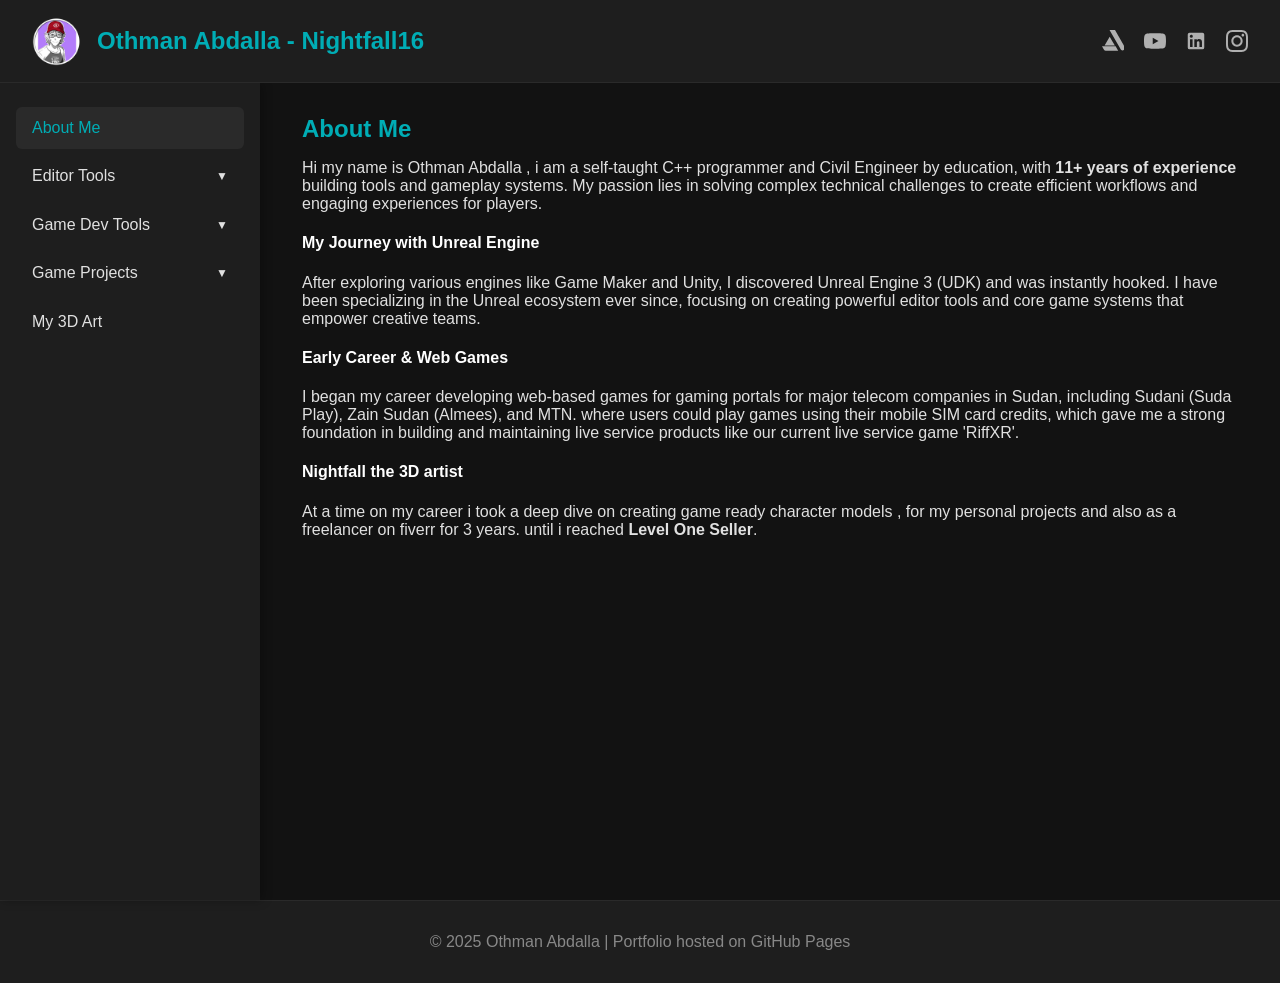
==== commit e28df41f: "Update index.html" ====
--- a/index.html
+++ b/index.html
@@ -39,6 +39,33 @@
       object-fit: cover;  
       margin-right: 15px; 
       vertical-align: middle;
+    }
+
+    /* Social Links Styling */
+    .social-links {
+      display: flex;
+      align-items: center;
+      gap: 1.2rem;
+    }
+
+    .social-link {
+      color: #b0b0b0;
+      text-decoration: none;
+      display: flex;
+      align-items: center;
+      justify-content: center;
+      transition: color 0.2s ease, transform 0.2s ease;
+    }
+
+    .social-link:hover {
+      color: #00adb5;
+      transform: translateY(-2px);
+    }
+
+    .social-link svg {
+      width: 22px;
+      height: 22px;
+      fill: currentColor;
     }
 
     /* Layout Wrapper */
@@ -156,30 +183,52 @@
       color: #ffffff;
     }
 
+    /* Large Stacked Media Cards Layout */
     .tool-gallery {
-      display: grid;
-      grid-template-columns: repeat(auto-fit, minmax(280px, 1fr));
-      gap: 1.5rem;
-      margin-top: 1rem;
-      margin-bottom: 2rem;
+      display: flex;
+      flex-direction: column;
+      gap: 2rem;
+      margin-top: 1.5rem;
+      margin-bottom: 2.5rem;
     }
 
     .card {
       background: #1e1e1e;
       border-radius: 10px;
-      padding: 1rem;
-      box-shadow: 0 4px 10px rgba(0,0,0,0.4);
-      transition: transform 0.2s;
-    }
-
-    .card:hover {
-      transform: translateY(-5px);
+      padding: 1.25rem;
+      box-shadow: 0 4px 12px rgba(0,0,0,0.4);
+      width: 100%;
+      box-sizing: border-box;
+    }
+
+    .card img {
+      width: 100%;
+      height: auto;
+      border-radius: 8px;
+      display: block;
       cursor: pointer;
     }
 
-    .card img {
-      max-width: 100%;
+    .video-container {
+      position: relative;
+      padding-bottom: 56.25%; /* 16:9 Aspect Ratio */
+      height: 0;
+      overflow: hidden;
       border-radius: 8px;
+    }
+    
+    .video-container iframe,
+    .video-container video {
+      position: absolute;
+      top: 0; left: 0;
+      width: 100%; height: 100%;
+      border: 0;
+    }
+
+    .media-caption {
+      margin-top: 0.75rem;
+      font-size: 0.95rem;
+      color: #b0b0b0;
     }
 
     footer {
@@ -190,13 +239,13 @@
       border-top: 1px solid #2a2a2a;
     }
 
-    /* Lightbox overlay */
+    /* Lightbox Overlay */
     #lightbox {
       display: none;
       position: fixed;
       top: 0; left: 0;
       width: 100%; height: 100%;
-      background: rgba(0,0,0,0.8);
+      background: rgba(0,0,0,0.85);
       backdrop-filter: blur(5px);
       justify-content: center;
       align-items: center;
@@ -211,7 +260,6 @@
       box-shadow: 0 0 20px rgba(0,0,0,0.7);
     }
 
-    /* Close button */
     #lightbox #close {
       position: absolute;
       top: 20px;
@@ -225,7 +273,6 @@
       color: #00adb5;
     }
 
-    /* Navigation arrows */
     .arrow {
       position: absolute;
       top: 50%;
@@ -241,19 +288,6 @@
     }
     #prev { left: 40px; }
     #next { right: 40px; }
-    
-    .video-container {
-      position: relative;
-      padding-bottom: 56.25%;
-      height: 0;
-      overflow: hidden;
-    }
-    
-    .video-container iframe {
-      position: absolute;
-      top: 0; left: 0;
-      width: 100%; height: 100%;
-    }
 
     .steam-button {
       display: inline-block;
@@ -272,7 +306,7 @@
       box-shadow: 0 4px 12px rgba(0,0,0,0.25);
     }
 
-    /* Responsive CSS for mobile devices */
+    /* Mobile Responsiveness */
     @media (max-width: 768px) {
       .layout-wrapper {
         flex-direction: column;
@@ -281,11 +315,13 @@
         width: 100%;
         position: static;
         height: auto;
+        max-height: 220px;
         box-sizing: border-box;
       }
       header {
         flex-direction: column;
         text-align: center;
+        gap: 1rem;
         padding: 1rem;
       }
       header h1 {
@@ -299,9 +335,6 @@
       .main-container {
         padding: 1rem;
       }
-      .tool-gallery {
-        grid-template-columns: 1fr;
-      }
       #lightbox #close {
         top: 10px;
         right: 20px;
@@ -318,44 +351,37 @@
 
   <header>
     <h1><img src="Resources/Nightfall.png" alt="Yep this is me">Othman Abdalla - Nightfall16</h1>
+    
+    <div class="social-links">
+      <!-- ArtStation -->
+      <a href="https://nighfall16.artstation.com/" target="_blank" rel="noopener" class="social-link" title="ArtStation">
+        <svg viewBox="0 0 24 24"><path d="M0 17.723l2.027 3.51h.001a2.424 2.424 0 002.164 1.333h13.457l-2.79-4.843H0zm24 .023a2.422 2.422 0 00-.288-1.164l-9.522-16.5a2.426 2.426 0 00-2.098-1.215H7.548l13.13 22.748A2.43 2.43 0 0024 17.746zM11.23 12.18l-2.827-4.902-5.59 9.69h11.242l-2.825-4.788z"/></svg>
+      </a>
+
+      <!-- YouTube -->
+      <a href="https://www.youtube.com/@arrowsdev" target="_blank" rel="noopener" class="social-link" title="YouTube">
+        <svg viewBox="0 0 24 24"><path d="M23.498 6.186a3.016 3.016 0 00-2.122-2.136C19.505 3.545 12 3.545 12 3.545s-7.505 0-9.377.505A3.017 3.017 0 00.502 6.186C0 8.07 0 12 0 12s0 3.93.502 5.814a3.016 3.016 0 002.122 2.136c1.871.505 9.376.505 9.376.505s7.505 0 9.377-.505a3.015 3.015 0 002.122-2.136C24 15.93 24 12 24 12s0-3.93-.502-5.814zM9.545 15.568V8.432L15.818 12l-6.273 3.568z"/></svg>
+      </a>
+
+      <!-- LinkedIn -->
+      <a href="https://www.linkedin.com/in/othman-abdalla-145324232/" target="_blank" rel="noopener" class="social-link" title="LinkedIn">
+        <svg viewBox="0 0 24 24"><path d="M19 3a2 2 0 012 2v14a2 2 0 01-2 2H5a2 2 0 01-2-2V5a2 2 0 012-2h14m-.5 15.5v-5.3a3.26 3.26 0 00-3.26-3.26c-.85 0-1.84.52-2.28 1.3v-1.11h-2.79v8.37h2.79v-4.93c0-.77.62-1.4 1.39-1.4a1.4 1.4 0 011.4 1.4v4.93h2.75M6.88 8.56a1.68 1.68 0 001.68-1.68c0-.93-.75-1.69-1.68-1.69a1.69 1.69 0 00-1.69 1.69c0 .93.76 1.68 1.69 1.68m1.39 9.94v-8.37H5.5v8.37h2.77z"/></svg>
+      </a>
+
+      <!-- Instagram -->
+      <a href="https://www.instagram.com/nightfall_ue/" target="_blank" rel="noopener" class="social-link" title="Instagram">
+        <svg viewBox="0 0 24 24"><path d="M12 2.163c3.204 0 3.584.012 4.85.07 3.252.148 4.771 1.691 4.919 4.919.058 1.265.069 1.645.069 4.849 0 3.205-.012 3.584-.069 4.849-.149 3.225-1.664 4.771-4.919 4.919-1.266.058-1.644.07-4.85.07-3.204 0-3.584-.012-4.849-.07-3.26-.149-4.771-1.699-4.919-4.92-.058-1.265-.07-1.644-.07-4.849 0-3.204.013-3.583.07-4.849.149-3.227 1.664-4.771 4.919-4.919 1.266-.057 1.645-.069 4.849-.069zm0-2.163c-3.259 0-3.667.014-4.947.072-4.358.2-6.78 2.618-6.98 6.98-.059 1.281-.073 1.689-.073 4.948 0 3.259.014 3.668.072 4.948.2 4.358 2.618 6.78 6.98 6.98 1.281.058 1.689.072 4.948.072 3.259 0 3.668-.014 4.948-.072 4.354-.2 6.782-2.618 6.979-6.98.059-1.28.073-1.689.073-4.948 0-3.259-.014-3.667-.072-4.947-.196-4.354-2.617-6.78-6.979-6.98-1.281-.059-1.69-.073-4.949-.073zm0 5.838c-3.403 0-6.162 2.759-6.162 6.162s2.759 6.163 6.162 6.163 6.162-2.759 6.162-6.163c0-3.403-2.759-6.162-6.162-6.162zm0 10.162c-2.209 0-4-1.79-4-4 0-2.209 1.791-4 4-4s4 1.791 4 4c0 2.21-1.791 4-4 4zm6.406-11.845c-.796 0-1.441.645-1.441 1.44s.645 1.44 1.441 1.44c.795 0 1.439-.645 1.439-1.44s-.644-1.44-1.439-1.44z"/></svg>
+      </a>
+    </div>
+
     <script data-goatcounter="https://othman.goatcounter.com/count" async src="//gc.zgo.at/count.js"></script>
   </header>
 
   <div class="layout-wrapper">
     <!-- Side Panel -->
     <aside class="sidebar">
-      <ul class="sidebar-menu">
-        <li class="sidebar-item">
-          <button class="sidebar-btn active" onclick="showSection('about', this)">About Me</button>
-        </li>
-
-        <li class="sidebar-item">
-          <button class="sidebar-btn dropdown-btn" onclick="toggleDropdown('editor-dropdown', this)">
-            <span>Editor Tools</span>
-            <span class="arrow-icon">&#9660;</span>
-          </button>
-          <ul class="dropdown-container" id="editor-dropdown"></ul>
-        </li>
-
-        <li class="sidebar-item">
-          <button class="sidebar-btn dropdown-btn" onclick="toggleDropdown('gamedev-dropdown', this)">
-            <span>Game Dev Tools</span>
-            <span class="arrow-icon">&#9660;</span>
-          </button>
-          <ul class="dropdown-container" id="gamedev-dropdown"></ul>
-        </li>
-
-        <li class="sidebar-item">
-          <button class="sidebar-btn dropdown-btn" onclick="toggleDropdown('projects-dropdown', this)">
-            <span>Game Projects</span>
-            <span class="arrow-icon">&#9660;</span>
-          </button>
-          <ul class="dropdown-container" id="projects-dropdown"></ul>
-        </li>
-
-        <li class="sidebar-item">
-          <button class="sidebar-btn" onclick="showSection('Art', this)">My 3D Art</button>
-        </li>
+      <ul class="sidebar-menu" id="sidebar-menu">
+        <!-- Dynamically populated from portfolio.json -->
       </ul>
     </aside>
 
@@ -401,17 +427,71 @@
       btn.classList.toggle('open');
     }
 
+    // Formats JSON keys like "gameJams" into readable titles "Game Jams"
+    function formatTitle(key) {
+      const known = {
+        editorTools: "Editor Tools",
+        gameDevTools: "Game Dev Tools",
+        gameProjects: "Game Projects",
+        art: "My 3D Art"
+      };
+      if (known[key]) return known[key];
+      const result = key.replace(/([A-Z])/g, " $1");
+      return result.charAt(0).toUpperCase() + result.slice(1);
+    }
+
     // Dynamic Portfolio Loader
     async function loadPortfolio() {
       try {
         const response = await fetch('portfolio.json');
         const data = await response.json();
         
-        renderAbout(data.about);
-        renderCategory('editor-dropdown', data.editorTools);
-        renderCategory('gamedev-dropdown', data.gameDevTools);
-        renderCategory('projects-dropdown', data.gameProjects);
-        renderArt('Art', data.art);
+        const sidebarMenu = document.getElementById('sidebar-menu');
+        const mainContainer = document.getElementById('main-content');
+
+        sidebarMenu.innerHTML = '';
+        mainContainer.innerHTML = '';
+
+        // 1. Render About Me
+        if (data.about) {
+          sidebarMenu.innerHTML += `
+            <li class="sidebar-item">
+              <button class="sidebar-btn active" onclick="showSection('about', this)">About Me</button>
+            </li>
+          `;
+          renderAbout(data.about);
+        }
+
+        // 2. Dynamically process all categories from portfolio.json
+        let categoryIndex = 0;
+        for (const [key, value] of Object.entries(data)) {
+          if (key === 'about' || !Array.isArray(value)) continue;
+
+          const title = formatTitle(key);
+          const dropdownId = `dropdown-${categoryIndex++}`;
+
+          if (key === 'art') {
+            const li = document.createElement('li');
+            li.className = 'sidebar-item';
+            li.innerHTML = `<button class="sidebar-btn" onclick="showSection('Art', this)">${title}</button>`;
+            sidebarMenu.appendChild(li);
+
+            renderArt('Art', title, value);
+          } else {
+            const li = document.createElement('li');
+            li.className = 'sidebar-item';
+            li.innerHTML = `
+              <button class="sidebar-btn dropdown-btn" onclick="toggleDropdown('${dropdownId}', this)">
+                <span>${title}</span>
+                <span class="arrow-icon">&#9660;</span>
+              </button>
+              <ul class="dropdown-container" id="${dropdownId}"></ul>
+            `;
+            sidebarMenu.appendChild(li);
+
+            renderCategory(dropdownId, value);
+          }
+        }
 
         initLightbox();
       } catch (err) {
@@ -425,11 +505,15 @@
       section.id = 'about';
       section.className = 'content-section active';
 
-      let html = `<h2>${about.title}</h2>`;
-      about.paragraphs.forEach(p => { html += `<p>${p}</p>`; });
-      about.sections.forEach(s => {
-        html += `<h4>${s.heading}</h4><p>${s.content}</p>`;
-      });
+      let html = `<h2>${about.title || 'About Me'}</h2>`;
+      if (about.paragraphs) {
+        about.paragraphs.forEach(p => { html += `<p>${p}</p>`; });
+      }
+      if (about.sections) {
+        about.sections.forEach(s => {
+          html += `<h4>${s.heading}</h4><p>${s.content}</p>`;
+        });
+      }
 
       section.innerHTML = html;
       main.appendChild(section);
@@ -440,7 +524,7 @@
       const mainContainer = document.getElementById('main-content');
 
       items.forEach(item => {
-        // Build Sidebar Button
+        // Build Sidebar Link
         const li = document.createElement('li');
         li.innerHTML = `<button class="sidebar-btn" onclick="showSection('${item.id}', this)">${item.title}</button>`;
         dropdownContainer.appendChild(li);
@@ -470,6 +554,10 @@
           html += `</ul>`;
         }
 
+        if (item.media) {
+          html += buildGallery(item.media);
+        }
+
         if (item.subsections) {
           item.subsections.forEach(sub => {
             html += `<h3>${sub.title}</h3>`;
@@ -478,22 +566,18 @@
           });
         }
 
-        if (item.media) {
-          html += buildGallery(item.media);
-        }
-
         section.innerHTML = html;
         mainContainer.appendChild(section);
       });
     }
 
-    function renderArt(sectionId, artGroups) {
+    function renderArt(sectionId, title, artGroups) {
       const mainContainer = document.getElementById('main-content');
       const section = document.createElement('section');
       section.id = sectionId;
       section.className = 'content-section';
 
-      let html = `<h2>My 3D Art</h2>`;
+      let html = `<h2>${title}</h2>`;
       artGroups.forEach(group => {
         html += `<h3>${group.title}</h3>`;
         if (group.description) html += `<p>${group.description}</p>`;
@@ -520,10 +604,13 @@
         } else if (m.type === 'video') {
           const autoplay = m.autoplay !== false ? 'autoplay' : '';
           html += `<div class="video-container">
-            <video controls ${autoplay} muted loop playsinline style="position: absolute; top: 0; left: 0; width: 100%; height: 100%; object-fit: cover;">
+            <video controls ${autoplay} muted loop playsinline>
               <source src="${m.src}" type="video/mp4">
             </video>
           </div>`;
+        }
+        if (m.title || m.alt) {
+          html += `<div class="media-caption">${m.title || m.alt}</div>`;
         }
         html += `</div>`;
       });
@@ -558,10 +645,12 @@
 
       closeBtn.onclick = () => { lightbox.style.display = 'none'; };
       prevBtn.onclick = () => {
+        if (zoomableImages.length === 0) return;
         currentIndex = (currentIndex - 1 + zoomableImages.length) % zoomableImages.length;
         showImage(currentIndex);
       };
       nextBtn.onclick = () => {
+        if (zoomableImages.length === 0) return;
         currentIndex = (currentIndex + 1) % zoomableImages.length;
         showImage(currentIndex);
       };
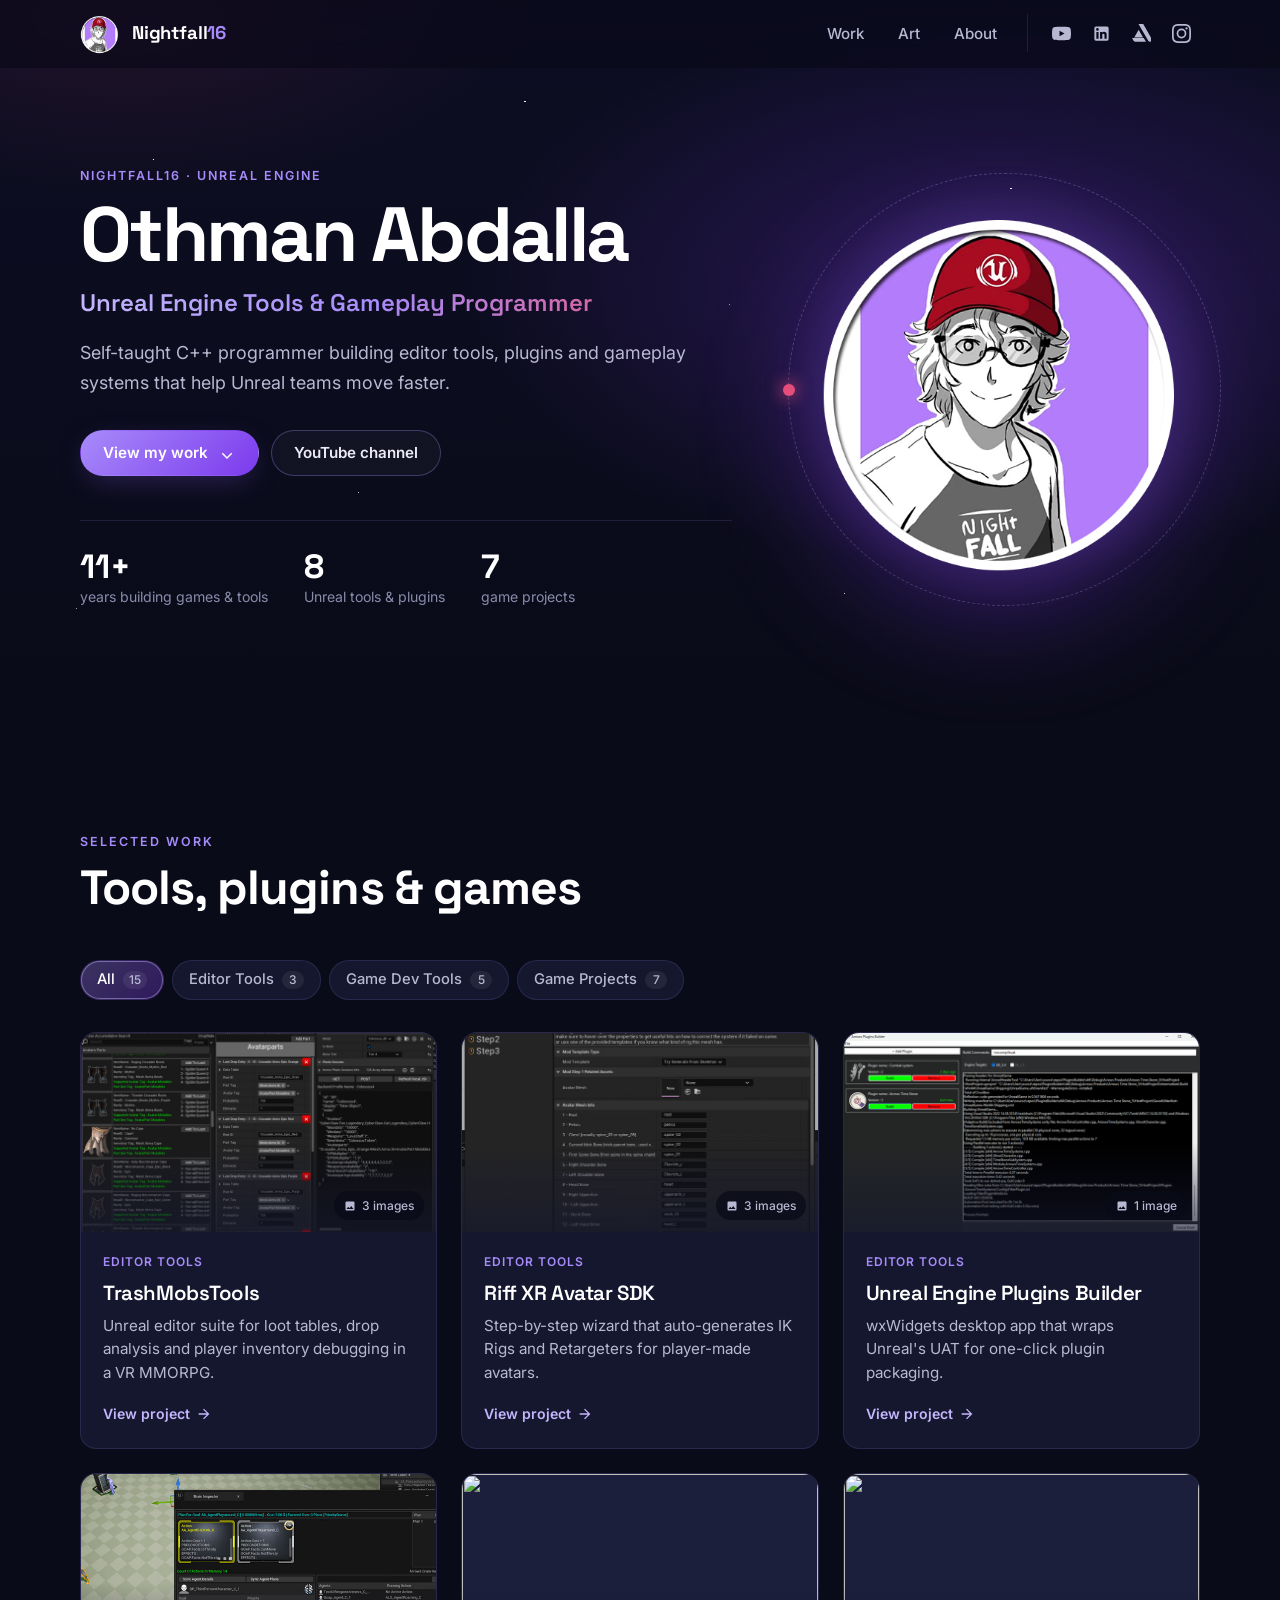
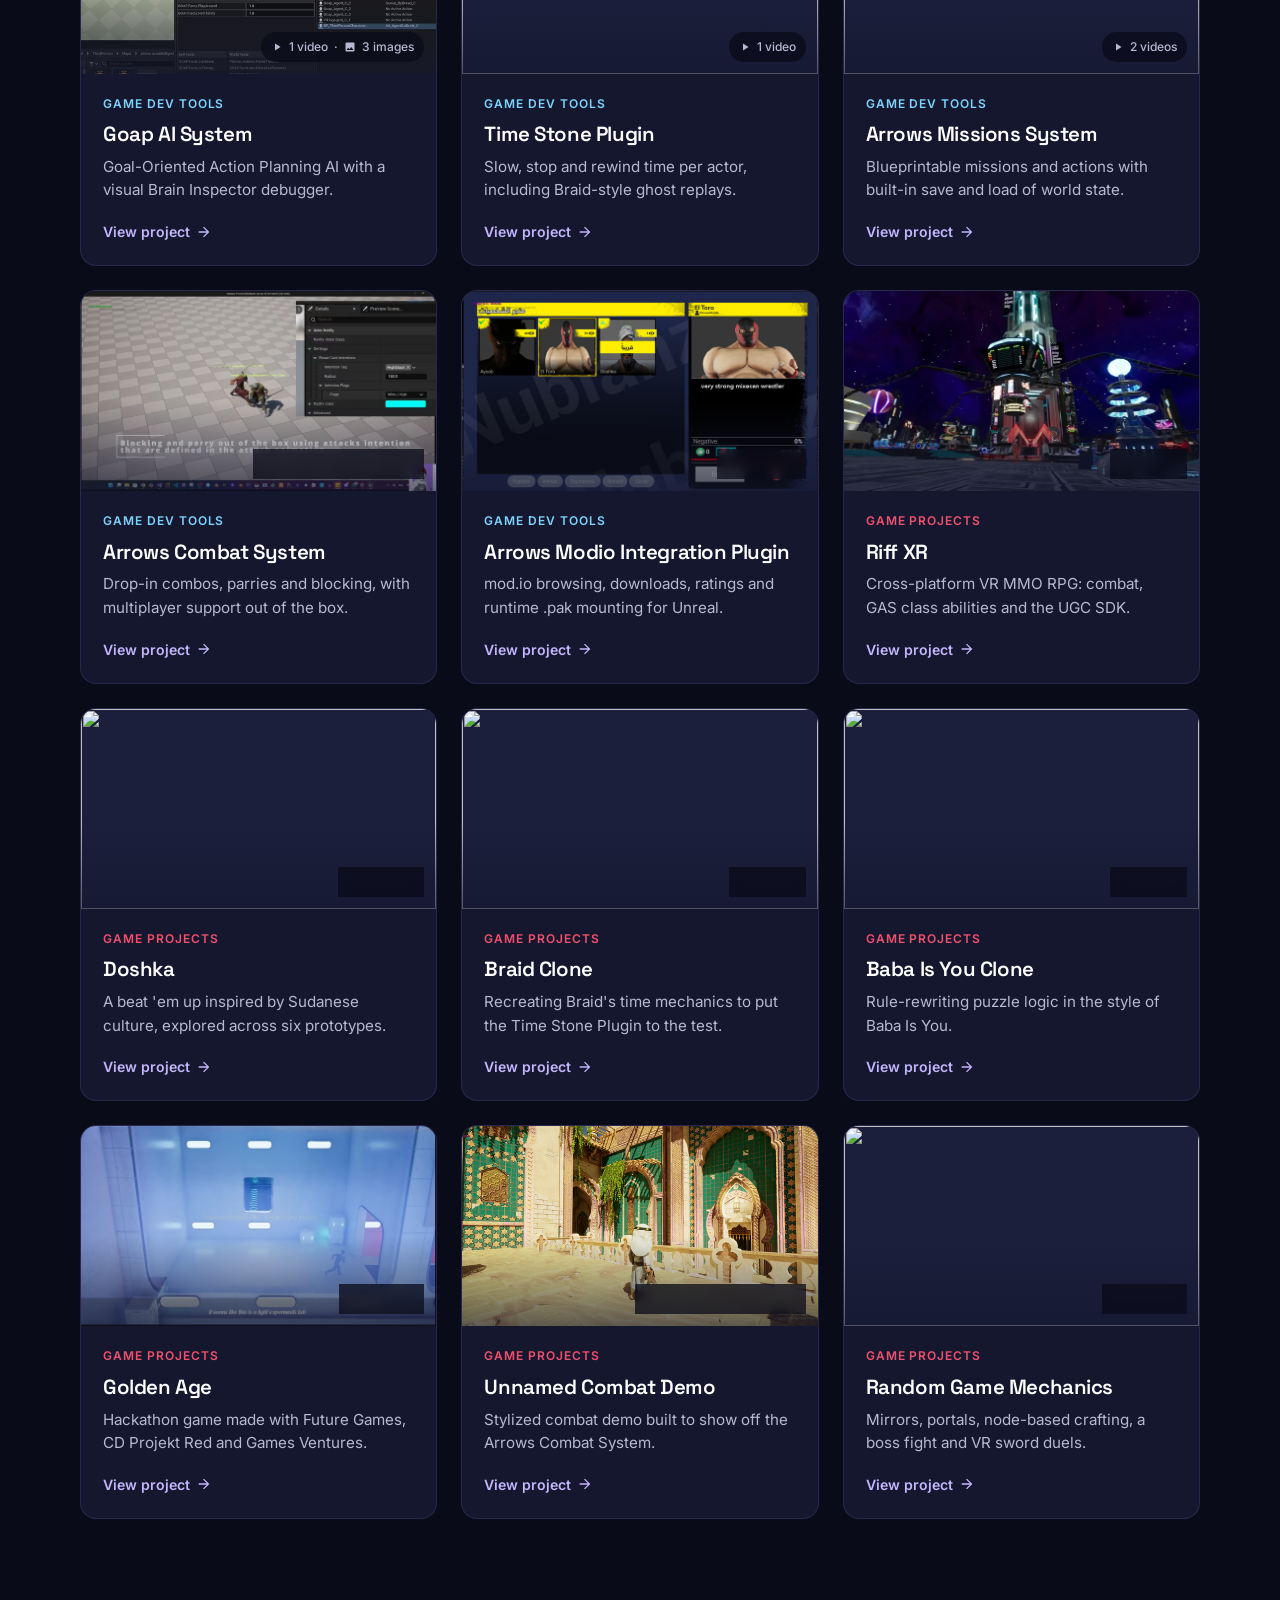
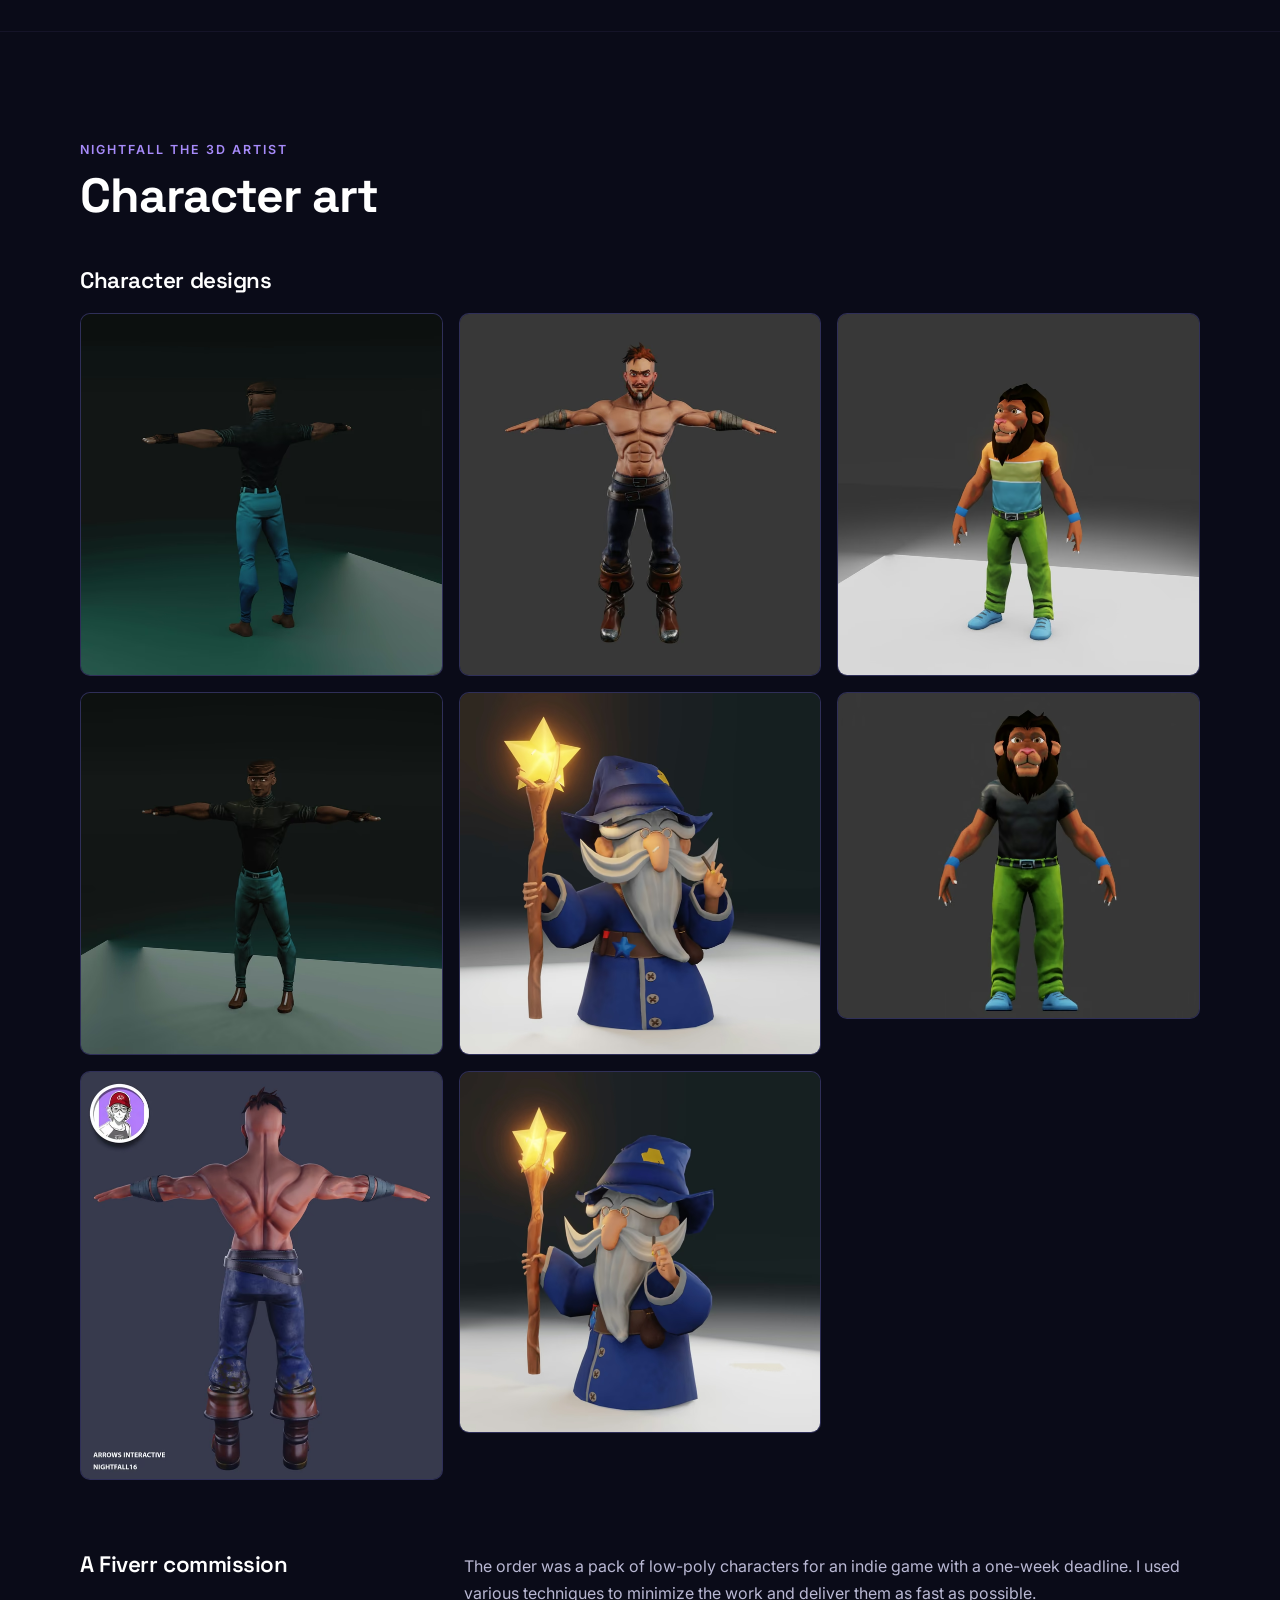
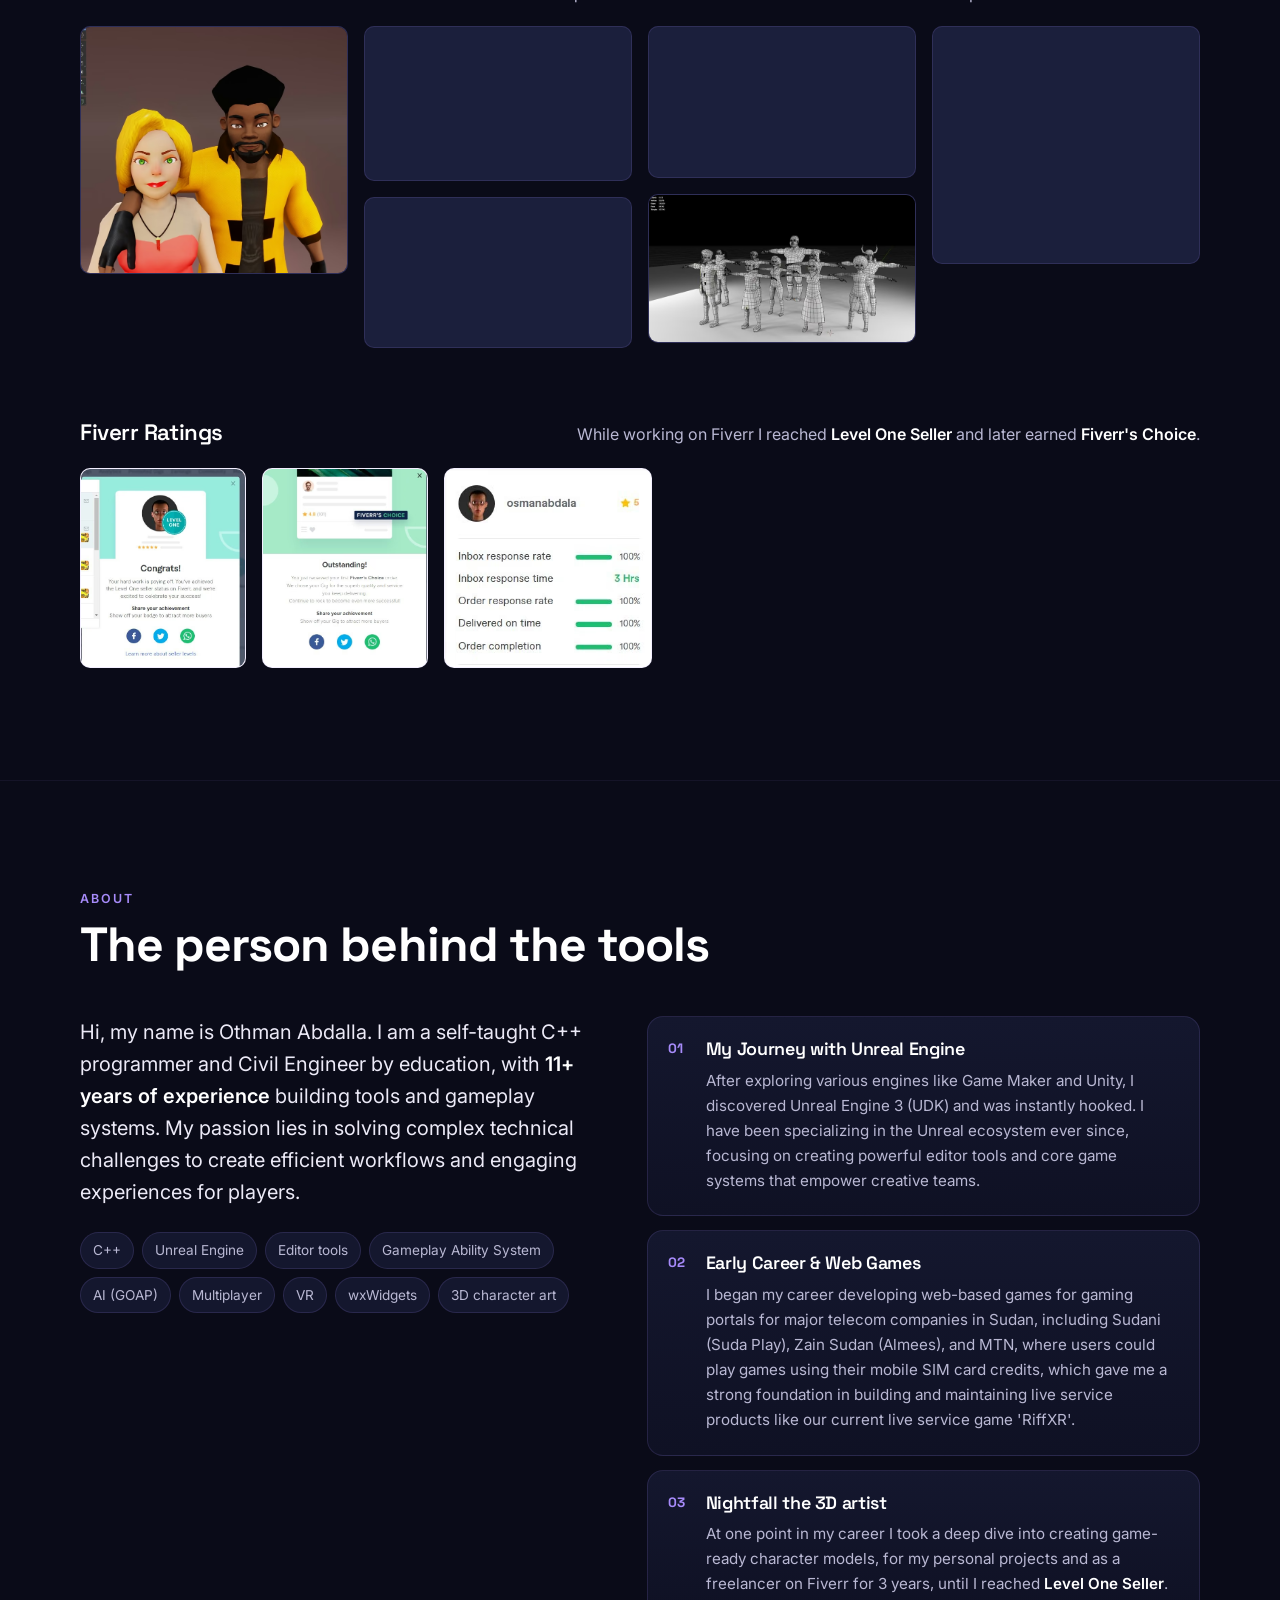
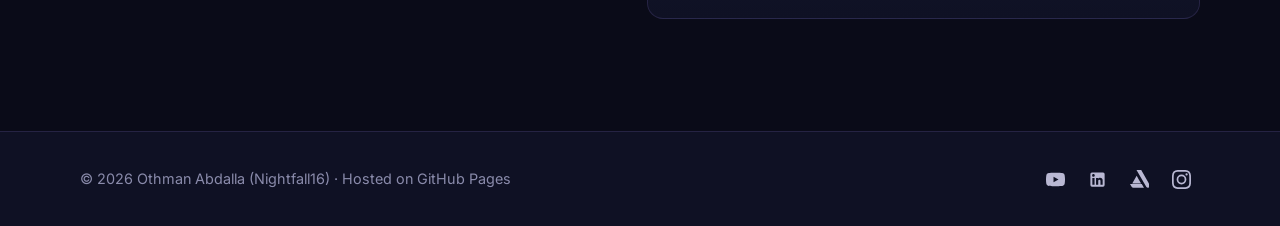
==== commit b64af595: "updates design" ====
--- a/index.html
+++ b/index.html
@@ -2,675 +2,130 @@
 <html lang="en">
 <head>
   <meta charset="UTF-8">
-  <meta name="viewport" content="width=device-width, initial-scale=1.0">
-  <title>Nightfall16 Portfolio</title>
-  <style>
-    body {
-      margin: 0;
-      font-family: "Segoe UI", Roboto, sans-serif;
-      background-color: #121212;
-      color: #e0e0e0;
-      display: flex;
-      flex-direction: column;
-      min-height: 100vh;
-    }
-    header {
-      background: #1e1e1e;
-      display: flex;
-      justify-content: space-between;
-      align-items: center;
-      padding: 1rem 2rem;
-      position: sticky;
-      top: 0;
-      z-index: 10;
-      border-bottom: 1px solid #2a2a2a;
-    }
-    header h1 {
-      font-size: 1.5rem;
-      color: #00adb5;
-      display: flex;
-      align-items: center;
-      margin: 0;
-    }
-    header h1 img {
-      height: 50px;       
-      width: 50px;       
-      border-radius: 50%;
-      object-fit: cover;  
-      margin-right: 15px; 
-      vertical-align: middle;
-    }
+  <meta name="viewport" content="width=device-width, initial-scale=1">
+  <title>Othman Abdalla · Nightfall16 — Unreal Engine Tools & Gameplay Programmer</title>
+  <meta name="description" content="Portfolio of Othman Abdalla (Nightfall16): Unreal Engine editor tools, gameplay plugins, game projects and 3D character art.">
+  <meta name="theme-color" content="#0a0b18">
+  <meta property="og:type" content="website">
+  <meta property="og:title" content="Othman Abdalla · Nightfall16">
+  <meta property="og:description" content="Unreal Engine editor tools, gameplay plugins, game projects and 3D character art.">
+  <link rel="icon" type="image/avif" href="Resources/img/nightfall.avif">
 
-    /* Social Links Styling */
-    .social-links {
-      display: flex;
-      align-items: center;
-      gap: 1.2rem;
-    }
-
-    .social-link {
-      color: #b0b0b0;
-      text-decoration: none;
-      display: flex;
-      align-items: center;
-      justify-content: center;
-      transition: color 0.2s ease, transform 0.2s ease;
-    }
-
-    .social-link:hover {
-      color: #00adb5;
-      transform: translateY(-2px);
-    }
-
-    .social-link svg {
-      width: 22px;
-      height: 22px;
-      fill: currentColor;
-    }
-
-    /* Layout Wrapper */
-    .layout-wrapper {
-      display: flex;
-      flex: 1;
-    }
-
-    /* Sidebar Navigation Panel - Fixed & Scrollable */
-    .sidebar {
-      width: 260px;
-      background: #1e1e1e;
-      padding: 1.5rem 1rem;
-      box-shadow: 2px 0 10px rgba(0,0,0,0.3);
-      flex-shrink: 0;
-      position: sticky;
-      top: 83px; /* Offset below sticky header */
-      height: calc(100vh - 83px);
-      overflow-y: auto;
-      box-sizing: border-box;
-    }
-
-    .sidebar-menu {
-      list-style: none;
-      padding: 0;
-      margin: 0;
-    }
-
-    .sidebar-item {
-      margin-bottom: 0.4rem;
-    }
-
-    .sidebar-btn {
-      width: 100%;
-      background: transparent;
-      border: none;
-      color: #e0e0e0;
-      text-align: left;
-      padding: 0.75rem 1rem;
-      font-size: 1rem;
-      font-weight: 500;
-      font-family: inherit;
-      cursor: pointer;
-      border-radius: 6px;
-      transition: background 0.2s, color 0.2s;
-      display: flex;
-      justify-content: space-between;
-      align-items: center;
-      box-sizing: border-box;
-    }
-
-    .sidebar-btn:hover, .sidebar-btn.active {
-      background: #2a2a2a;
-      color: #00adb5;
-    }
-
-    /* Dropdown Submenu */
-    .dropdown-container {
-      display: none;
-      list-style: none;
-      padding-left: 1rem;
-      margin: 0.3rem 0;
-    }
-
-    .dropdown-container.open {
-      display: block;
-    }
-
-    .dropdown-container .sidebar-btn {
-      font-size: 0.92rem;
-      padding: 0.5rem 0.8rem;
-      color: #b0b0b0;
-    }
-
-    .dropdown-container .sidebar-btn:hover,
-    .dropdown-container .sidebar-btn.active {
-      color: #00adb5;
-      background: #262626;
-    }
-
-    .arrow-icon {
-      font-size: 0.75rem;
-      transition: transform 0.3s;
-    }
-
-    .dropdown-btn.open .arrow-icon {
-      transform: rotate(180deg);
-    }
-
-    /* Main Content Area */
-    .main-container {
-      flex: 1;
-      max-width: 1000px;
-      margin: 0 auto;
-      padding: 2rem;
-      width: 100%;
-      box-sizing: border-box;
-    }
-
-    .content-section {
-      display: none;
-    }
-
-    .content-section.active {
-      display: block;
-    }
-
-    h2 {
-      color: #00adb5;
-      margin-bottom: 1rem;
-      margin-top: 0;
-    }
-
-    h3, h4 {
-      color: #ffffff;
-    }
-
-    /* Large Stacked Media Cards Layout */
-    .tool-gallery {
-      display: flex;
-      flex-direction: column;
-      gap: 2rem;
-      margin-top: 1.5rem;
-      margin-bottom: 2.5rem;
-    }
-
-    .card {
-      background: #1e1e1e;
-      border-radius: 10px;
-      padding: 1.25rem;
-      box-shadow: 0 4px 12px rgba(0,0,0,0.4);
-      width: 100%;
-      box-sizing: border-box;
-    }
-
-    .card img {
-      width: 100%;
-      height: auto;
-      border-radius: 8px;
-      display: block;
-      cursor: pointer;
-    }
-
-    .video-container {
-      position: relative;
-      padding-bottom: 56.25%; /* 16:9 Aspect Ratio */
-      height: 0;
-      overflow: hidden;
-      border-radius: 8px;
-    }
-    
-    .video-container iframe,
-    .video-container video {
-      position: absolute;
-      top: 0; left: 0;
-      width: 100%; height: 100%;
-      border: 0;
-    }
-
-    .media-caption {
-      margin-top: 0.75rem;
-      font-size: 0.95rem;
-      color: #b0b0b0;
-    }
-
-    footer {
-      text-align: center;
-      padding: 1rem;
-      background: #1e1e1e;
-      color: #888;
-      border-top: 1px solid #2a2a2a;
-    }
-
-    /* Lightbox Overlay */
-    #lightbox {
-      display: none;
-      position: fixed;
-      top: 0; left: 0;
-      width: 100%; height: 100%;
-      background: rgba(0,0,0,0.85);
-      backdrop-filter: blur(5px);
-      justify-content: center;
-      align-items: center;
-      z-index: 1000;
-      flex-direction: column;
-    }
-
-    #lightbox img {
-      max-width: 90%;
-      max-height: 80%;
-      border-radius: 10px;
-      box-shadow: 0 0 20px rgba(0,0,0,0.7);
-    }
-
-    #lightbox #close {
-      position: absolute;
-      top: 20px;
-      right: 40px;
-      font-size: 2rem;
-      color: #fff;
-      cursor: pointer;
-      transition: 0.3s;
-    }
-    #lightbox #close:hover {
-      color: #00adb5;
-    }
-
-    .arrow {
-      position: absolute;
-      top: 50%;
-      font-size: 3rem;
-      color: #fff;
-      cursor: pointer;
-      user-select: none;
-      transform: translateY(-50%);
-      transition: 0.3s;
-    }
-    .arrow:hover {
-      color: #00adb5;
-    }
-    #prev { left: 40px; }
-    #next { right: 40px; }
-
-    .steam-button {
-      display: inline-block;
-      padding: 10px 16px;
-      background: #1b2838;
-      color: #ffffff;
-      border-radius: 6px;
-      text-decoration: none;
-      font-weight: 600;
-      margin-top: 10px;
-      transition: transform 0.15s ease, box-shadow 0.15s ease;
-    }
-
-    .steam-button:hover {
-      transform: translateY(-2px);
-      box-shadow: 0 4px 12px rgba(0,0,0,0.25);
-    }
-
-    /* Mobile Responsiveness */
-    @media (max-width: 768px) {
-      .layout-wrapper {
-        flex-direction: column;
-      }
-      .sidebar {
-        width: 100%;
-        position: static;
-        height: auto;
-        max-height: 220px;
-        box-sizing: border-box;
-      }
-      header {
-        flex-direction: column;
-        text-align: center;
-        gap: 1rem;
-        padding: 1rem;
-      }
-      header h1 {
-        font-size: 1.2rem;
-        flex-direction: column;
-      }
-      header h1 img {
-        margin-right: 0;
-        margin-bottom: 10px;
-      }
-      .main-container {
-        padding: 1rem;
-      }
-      #lightbox #close {
-        top: 10px;
-        right: 20px;
-      }
-      .arrow {
-        font-size: 2rem;
-      }
-      #prev { left: 20px; }
-      #next { right: 20px; }
-    }
-  </style>
+  <link rel="preconnect" href="https://fonts.googleapis.com">
+  <link rel="preconnect" href="https://fonts.gstatic.com" crossorigin>
+  <link rel="stylesheet" href="https://fonts.googleapis.com/css2?family=Inter:wght@400;500;600&family=Space+Grotesk:wght@500;600;700&display=swap">
+  <link rel="preload" href="portfolio.json" as="fetch" crossorigin>
+  <link rel="preload" href="Resources/img/nightfall.avif" as="image" type="image/avif">
+  <link rel="stylesheet" href="css/styles.css">
+  <script src="js/main.js" defer></script>
+  <script data-goatcounter="https://othman.goatcounter.com/count" async src="//gc.zgo.at/count.js"></script>
 </head>
 <body>
+  <a class="skip-link" href="#main">Skip to content</a>
 
-  <header>
-    <h1><img src="Resources/Nightfall.png" alt="Yep this is me">Othman Abdalla - Nightfall16</h1>
-    
-    <div class="social-links">
-      <!-- ArtStation -->
-      <a href="https://nighfall16.artstation.com/" target="_blank" rel="noopener" class="social-link" title="ArtStation">
-        <svg viewBox="0 0 24 24"><path d="M0 17.723l2.027 3.51h.001a2.424 2.424 0 002.164 1.333h13.457l-2.79-4.843H0zm24 .023a2.422 2.422 0 00-.288-1.164l-9.522-16.5a2.426 2.426 0 00-2.098-1.215H7.548l13.13 22.748A2.43 2.43 0 0024 17.746zM11.23 12.18l-2.827-4.902-5.59 9.69h11.242l-2.825-4.788z"/></svg>
+  <header class="nav" id="nav">
+    <div class="container nav-inner">
+      <a class="brand" href="#top" aria-label="Back to top">
+        <img src="Resources/img/nightfall.avif" alt="" width="40" height="40">
+        <span>Nightfall<b>16</b></span>
       </a>
+      <button class="nav-toggle" id="nav-toggle" aria-expanded="false" aria-controls="nav-menu" aria-label="Open menu">
+        <span></span><span></span>
+      </button>
+      <nav class="nav-menu" id="nav-menu" aria-label="Main">
+        <a href="#work">Work</a>
+        <a href="#art">Art</a>
+        <a href="#about">About</a>
+        <div class="nav-socials" data-socials></div>
+      </nav>
+    </div>
+  </header>
 
-      <!-- YouTube -->
-      <a href="https://www.youtube.com/@arrowsdev" target="_blank" rel="noopener" class="social-link" title="YouTube">
-        <svg viewBox="0 0 24 24"><path d="M23.498 6.186a3.016 3.016 0 00-2.122-2.136C19.505 3.545 12 3.545 12 3.545s-7.505 0-9.377.505A3.017 3.017 0 00.502 6.186C0 8.07 0 12 0 12s0 3.93.502 5.814a3.016 3.016 0 002.122 2.136c1.871.505 9.376.505 9.376.505s7.505 0 9.377-.505a3.015 3.015 0 002.122-2.136C24 15.93 24 12 24 12s0-3.93-.502-5.814zM9.545 15.568V8.432L15.818 12l-6.273 3.568z"/></svg>
-      </a>
+  <main id="main">
+    <!-- Home view -->
+    <div id="view-home">
+      <section class="hero" id="top">
+        <div class="sky" aria-hidden="true"></div>
+        <div class="container hero-inner">
+          <div class="hero-copy">
+            <p class="eyebrow" data-handle></p>
+            <h1 class="hero-title" data-name></h1>
+            <p class="hero-role" data-role></p>
+            <p class="hero-tagline" data-tagline></p>
+            <div class="hero-cta">
+              <a class="btn btn-primary" href="#work">View my work
+                <svg viewBox="0 0 24 24" aria-hidden="true"><path d="M12 4v13.2l-5.6-5.6L5 13l7 7 7-7-1.4-1.4-5.6 5.6V4z"/></svg>
+              </a>
+              <a class="btn btn-ghost" data-youtube-cta target="_blank" rel="noopener">YouTube channel</a>
+            </div>
+            <dl class="stats" data-stats></dl>
+          </div>
+          <div class="hero-avatar" aria-hidden="true">
+            <div class="orbit"><span></span></div>
+            <img data-avatar alt="" width="512" height="512" fetchpriority="high">
+          </div>
+        </div>
+      </section>
 
-      <!-- LinkedIn -->
-      <a href="https://www.linkedin.com/in/othman-abdalla-145324232/" target="_blank" rel="noopener" class="social-link" title="LinkedIn">
-        <svg viewBox="0 0 24 24"><path d="M19 3a2 2 0 012 2v14a2 2 0 01-2 2H5a2 2 0 01-2-2V5a2 2 0 012-2h14m-.5 15.5v-5.3a3.26 3.26 0 00-3.26-3.26c-.85 0-1.84.52-2.28 1.3v-1.11h-2.79v8.37h2.79v-4.93c0-.77.62-1.4 1.39-1.4a1.4 1.4 0 011.4 1.4v4.93h2.75M6.88 8.56a1.68 1.68 0 001.68-1.68c0-.93-.75-1.69-1.68-1.69a1.69 1.69 0 00-1.69 1.69c0 .93.76 1.68 1.69 1.68m1.39 9.94v-8.37H5.5v8.37h2.77z"/></svg>
-      </a>
+      <section class="section" id="work" aria-labelledby="work-title">
+        <div class="container">
+          <header class="section-head">
+            <p class="eyebrow">Selected work</p>
+            <h2 id="work-title">Tools, plugins &amp; games</h2>
+          </header>
+          <div class="filters" role="group" aria-label="Filter projects" data-filters></div>
+          <div class="grid" data-grid></div>
+        </div>
+      </section>
 
-      <!-- Instagram -->
-      <a href="https://www.instagram.com/nightfall_ue/" target="_blank" rel="noopener" class="social-link" title="Instagram">
-        <svg viewBox="0 0 24 24"><path d="M12 2.163c3.204 0 3.584.012 4.85.07 3.252.148 4.771 1.691 4.919 4.919.058 1.265.069 1.645.069 4.849 0 3.205-.012 3.584-.069 4.849-.149 3.225-1.664 4.771-4.919 4.919-1.266.058-1.644.07-4.85.07-3.204 0-3.584-.012-4.849-.07-3.26-.149-4.771-1.699-4.919-4.92-.058-1.265-.07-1.644-.07-4.849 0-3.204.013-3.583.07-4.849.149-3.227 1.664-4.771 4.919-4.919 1.266-.057 1.645-.069 4.849-.069zm0-2.163c-3.259 0-3.667.014-4.947.072-4.358.2-6.78 2.618-6.98 6.98-.059 1.281-.073 1.689-.073 4.948 0 3.259.014 3.668.072 4.948.2 4.358 2.618 6.78 6.98 6.98 1.281.058 1.689.072 4.948.072 3.259 0 3.668-.014 4.948-.072 4.354-.2 6.782-2.618 6.979-6.98.059-1.28.073-1.689.073-4.948 0-3.259-.014-3.667-.072-4.947-.196-4.354-2.617-6.78-6.979-6.98-1.281-.059-1.69-.073-4.949-.073zm0 5.838c-3.403 0-6.162 2.759-6.162 6.162s2.759 6.163 6.162 6.163 6.162-2.759 6.162-6.163c0-3.403-2.759-6.162-6.162-6.162zm0 10.162c-2.209 0-4-1.79-4-4 0-2.209 1.791-4 4-4s4 1.791 4 4c0 2.21-1.791 4-4 4zm6.406-11.845c-.796 0-1.441.645-1.441 1.44s.645 1.44 1.441 1.44c.795 0 1.439-.645 1.439-1.44s-.644-1.44-1.439-1.44z"/></svg>
-      </a>
+      <section class="section" id="art" aria-labelledby="art-title">
+        <div class="container">
+          <header class="section-head">
+            <p class="eyebrow">Nightfall the 3D artist</p>
+            <h2 id="art-title">Character art</h2>
+          </header>
+          <div data-art></div>
+        </div>
+      </section>
+
+      <section class="section" id="about" aria-labelledby="about-title">
+        <div class="container">
+          <header class="section-head">
+            <p class="eyebrow">About</p>
+            <h2 id="about-title">The person behind the tools</h2>
+          </header>
+          <div class="about" data-about></div>
+        </div>
+      </section>
     </div>
 
-    <script data-goatcounter="https://othman.goatcounter.com/count" async src="//gc.zgo.at/count.js"></script>
-  </header>
+    <!-- Project detail view -->
+    <article id="view-project" class="project" hidden></article>
 
-  <div class="layout-wrapper">
-    <!-- Side Panel -->
-    <aside class="sidebar">
-      <ul class="sidebar-menu" id="sidebar-menu">
-        <!-- Dynamically populated from portfolio.json -->
-      </ul>
-    </aside>
+    <noscript><p class="container noscript">This portfolio needs JavaScript to load its projects.</p></noscript>
+  </main>
 
-    <!-- Main Content Panel -->
-    <main class="main-container" id="main-content">
-      <!-- Section content dynamically populated from portfolio.json -->
-    </main>
-  </div>
-
-  <footer>
-    <p>© 2025 Othman Abdalla | Portfolio hosted on GitHub Pages</p>
+  <footer class="footer">
+    <div class="container footer-inner">
+      <p>© <span data-year></span> <span data-name-plain></span> · Hosted on GitHub Pages</p>
+      <div class="footer-socials" data-socials></div>
+    </div>
   </footer>
 
-  <!-- Lightbox Overlay -->
-  <div id="lightbox">
-    <span id="close">&times;</span>
-    <span id="prev" class="arrow">&#10094;</span>
-    <img id="lightbox-img" src="" alt="Zoomed view">
-    <span id="next" class="arrow">&#10095;</span>
-  </div>
-
-  <script>
-    // Navigation and Dropdown functionality
-    function showSection(sectionId, btn) {
-      const sections = document.querySelectorAll('.content-section');
-      sections.forEach(sec => sec.classList.remove('active'));
-
-      const target = document.getElementById(sectionId);
-      if (target) {
-        target.classList.add('active');
-      }
-
-      const buttons = document.querySelectorAll('.sidebar-btn');
-      buttons.forEach(b => b.classList.remove('active'));
-      if (btn) btn.classList.add('active');
-      
-      window.scrollTo({ top: 0, behavior: 'smooth' });
-    }
-
-    function toggleDropdown(dropdownId, btn) {
-      const dropdown = document.getElementById(dropdownId);
-      dropdown.classList.toggle('open');
-      btn.classList.toggle('open');
-    }
-
-    // Formats JSON keys like "gameJams" into readable titles "Game Jams"
-    function formatTitle(key) {
-      const known = {
-        editorTools: "Editor Tools",
-        gameDevTools: "Game Dev Tools",
-        gameProjects: "Game Projects",
-        art: "My 3D Art"
-      };
-      if (known[key]) return known[key];
-      const result = key.replace(/([A-Z])/g, " $1");
-      return result.charAt(0).toUpperCase() + result.slice(1);
-    }
-
-    // Dynamic Portfolio Loader
-    async function loadPortfolio() {
-      try {
-        const response = await fetch('portfolio.json');
-        const data = await response.json();
-        
-        const sidebarMenu = document.getElementById('sidebar-menu');
-        const mainContainer = document.getElementById('main-content');
-
-        sidebarMenu.innerHTML = '';
-        mainContainer.innerHTML = '';
-
-        // 1. Render About Me
-        if (data.about) {
-          sidebarMenu.innerHTML += `
-            <li class="sidebar-item">
-              <button class="sidebar-btn active" onclick="showSection('about', this)">About Me</button>
-            </li>
-          `;
-          renderAbout(data.about);
-        }
-
-        // 2. Dynamically process all categories from portfolio.json
-        let categoryIndex = 0;
-        for (const [key, value] of Object.entries(data)) {
-          if (key === 'about' || !Array.isArray(value)) continue;
-
-          const title = formatTitle(key);
-          const dropdownId = `dropdown-${categoryIndex++}`;
-
-          if (key === 'art') {
-            const li = document.createElement('li');
-            li.className = 'sidebar-item';
-            li.innerHTML = `<button class="sidebar-btn" onclick="showSection('Art', this)">${title}</button>`;
-            sidebarMenu.appendChild(li);
-
-            renderArt('Art', title, value);
-          } else {
-            const li = document.createElement('li');
-            li.className = 'sidebar-item';
-            li.innerHTML = `
-              <button class="sidebar-btn dropdown-btn" onclick="toggleDropdown('${dropdownId}', this)">
-                <span>${title}</span>
-                <span class="arrow-icon">&#9660;</span>
-              </button>
-              <ul class="dropdown-container" id="${dropdownId}"></ul>
-            `;
-            sidebarMenu.appendChild(li);
-
-            renderCategory(dropdownId, value);
-          }
-        }
-
-        initLightbox();
-      } catch (err) {
-        console.error('Error loading portfolio.json:', err);
-      }
-    }
-
-    function renderAbout(about) {
-      const main = document.getElementById('main-content');
-      const section = document.createElement('section');
-      section.id = 'about';
-      section.className = 'content-section active';
-
-      let html = `<h2>${about.title || 'About Me'}</h2>`;
-      if (about.paragraphs) {
-        about.paragraphs.forEach(p => { html += `<p>${p}</p>`; });
-      }
-      if (about.sections) {
-        about.sections.forEach(s => {
-          html += `<h4>${s.heading}</h4><p>${s.content}</p>`;
-        });
-      }
-
-      section.innerHTML = html;
-      main.appendChild(section);
-    }
-
-    function renderCategory(dropdownId, items) {
-      const dropdownContainer = document.getElementById(dropdownId);
-      const mainContainer = document.getElementById('main-content');
-
-      items.forEach(item => {
-        // Build Sidebar Link
-        const li = document.createElement('li');
-        li.innerHTML = `<button class="sidebar-btn" onclick="showSection('${item.id}', this)">${item.title}</button>`;
-        dropdownContainer.appendChild(li);
-
-        // Build Content Section
-        const section = document.createElement('section');
-        section.id = item.id;
-        section.className = 'content-section';
-
-        let html = `<h2>${item.title}</h2>`;
-
-        if (item.description) {
-          item.description.forEach(p => { html += `<p>${p}</p>`; });
-        }
-
-        if (item.links) {
-          item.links.forEach(l => {
-            const label = l.label ? `${l.label} ` : '';
-            const btnClass = l.class ? `class="${l.class}"` : '';
-            html += `<p>${label}<a href="${l.url}" target="_blank" rel="noopener" ${btnClass}>${l.text}</a></p>`;
-          });
-        }
-
-        if (item.features) {
-          html += `<h4>${item.featuresHeading || 'Key Features'}</h4><ul>`;
-          item.features.forEach(f => { html += `<li>${f}</li>`; });
-          html += `</ul>`;
-        }
-
-        if (item.media) {
-          html += buildGallery(item.media);
-        }
-
-        if (item.subsections) {
-          item.subsections.forEach(sub => {
-            html += `<h3>${sub.title}</h3>`;
-            if (sub.description) html += `<p>${sub.description}</p>`;
-            if (sub.media) html += buildGallery(sub.media);
-          });
-        }
-
-        section.innerHTML = html;
-        mainContainer.appendChild(section);
-      });
-    }
-
-    function renderArt(sectionId, title, artGroups) {
-      const mainContainer = document.getElementById('main-content');
-      const section = document.createElement('section');
-      section.id = sectionId;
-      section.className = 'content-section';
-
-      let html = `<h2>${title}</h2>`;
-      artGroups.forEach(group => {
-        html += `<h3>${group.title}</h3>`;
-        if (group.description) html += `<p>${group.description}</p>`;
-        if (group.images) {
-          const mediaImages = group.images.map(img => ({ type: 'image', src: img.src, alt: img.alt }));
-          html += buildGallery(mediaImages);
-        }
-      });
-
-      section.innerHTML = html;
-      mainContainer.appendChild(section);
-    }
-
-    function buildGallery(mediaList) {
-      let html = `<div class="tool-gallery">`;
-      mediaList.forEach(m => {
-        html += `<div class="card">`;
-        if (m.type === 'image') {
-          html += `<img src="${m.src}" alt="${m.alt || ''}" class="zoomable">`;
-        } else if (m.type === 'youtube') {
-          html += `<div class="video-container">
-            <iframe src="${m.src}" title="${m.title || ''}" frameborder="0" allow="accelerometer; autoplay; clipboard-write; encrypted-media; gyroscope; picture-in-picture" allowfullscreen></iframe>
-          </div>`;
-        } else if (m.type === 'video') {
-          const autoplay = m.autoplay !== false ? 'autoplay' : '';
-          html += `<div class="video-container">
-            <video controls ${autoplay} muted loop playsinline>
-              <source src="${m.src}" type="video/mp4">
-            </video>
-          </div>`;
-        }
-        if (m.title || m.alt) {
-          html += `<div class="media-caption">${m.title || m.alt}</div>`;
-        }
-        html += `</div>`;
-      });
-      html += `</div>`;
-      return html;
-    }
-
-    // Dynamic Lightbox Initialization
-    let zoomableImages = [];
-    let currentIndex = 0;
-
-    function initLightbox() {
-      zoomableImages = document.querySelectorAll('.zoomable');
-      const lightbox = document.getElementById('lightbox');
-      const lightboxImg = document.getElementById('lightbox-img');
-      const closeBtn = document.getElementById('close');
-      const prevBtn = document.getElementById('prev');
-      const nextBtn = document.getElementById('next');
-
-      zoomableImages.forEach((img, index) => {
-        img.addEventListener('click', () => {
-          currentIndex = index;
-          lightboxImg.src = zoomableImages[currentIndex].src;
-          lightbox.style.display = 'flex';
-        });
-      });
-
-      function showImage(index) {
-        currentIndex = index;
-        lightboxImg.src = zoomableImages[currentIndex].src;
-      }
-
-      closeBtn.onclick = () => { lightbox.style.display = 'none'; };
-      prevBtn.onclick = () => {
-        if (zoomableImages.length === 0) return;
-        currentIndex = (currentIndex - 1 + zoomableImages.length) % zoomableImages.length;
-        showImage(currentIndex);
-      };
-      nextBtn.onclick = () => {
-        if (zoomableImages.length === 0) return;
-        currentIndex = (currentIndex + 1) % zoomableImages.length;
-        showImage(currentIndex);
-      };
-
-      lightbox.onclick = (e) => {
-        if (e.target === lightbox) lightbox.style.display = 'none';
-      };
-
-      document.onkeydown = (e) => {
-        if (lightbox.style.display === 'flex') {
-          if (e.key === "Escape") lightbox.style.display = 'none';
-          if (e.key === "ArrowLeft") prevBtn.click();
-          if (e.key === "ArrowRight") nextBtn.click();
-        }
-      };
-    }
-
-    // Load data on start
-    document.addEventListener('DOMContentLoaded', loadPortfolio);
-  </script>
-
+  <dialog class="lightbox" id="lightbox" aria-label="Image viewer">
+    <button class="lb-btn lb-close" data-lb="close" aria-label="Close">
+      <svg viewBox="0 0 24 24" aria-hidden="true"><path d="M18.3 5.7 12 12l6.3 6.3-1.4 1.4L10.6 13.4 4.3 19.7 2.9 18.3 9.2 12 2.9 5.7l1.4-1.4 6.3 6.3 6.3-6.3z"/></svg>
+    </button>
+    <button class="lb-btn lb-prev" data-lb="prev" aria-label="Previous image">
+      <svg viewBox="0 0 24 24" aria-hidden="true"><path d="M15.4 7.4 14 6l-6 6 6 6 1.4-1.4L10.8 12z"/></svg>
+    </button>
+    <figure class="lb-figure">
+      <img class="lb-img" alt="">
+      <figcaption class="lb-caption"><span class="lb-text"></span><span class="lb-count"></span></figcaption>
+    </figure>
+    <button class="lb-btn lb-next" data-lb="next" aria-label="Next image">
+      <svg viewBox="0 0 24 24" aria-hidden="true"><path d="M8.6 16.6 10 18l6-6-6-6-1.4 1.4 4.6 4.6z"/></svg>
+    </button>
+  </dialog>
 </body>
-</html>+</html>
--- a/css/styles.css
+++ b/css/styles.css
@@ -0,0 +1,903 @@
+/* ==========================================================================
+   Nightfall16 portfolio
+   Night-blue base, violet accent (avatar backdrop), crimson secondary (the cap)
+   ========================================================================== */
+
+:root {
+  --bg: #0a0b18;
+  --bg-2: #0f1124;
+  --surface: #14172e;
+  --surface-2: #1b1f3c;
+  --surface-3: #242a4f;
+  --border: rgba(167, 139, 250, 0.14);
+  --border-strong: rgba(167, 139, 250, 0.32);
+  --text: #eceaf7;
+  --text-2: #b9b8d3;
+  --muted: #8a8bab;
+  --accent: #a78bfa;
+  --accent-2: #c4b5fd;
+  --accent-deep: #7c3aed;
+  --crimson: #f0506e;
+  --glow: rgba(139, 92, 246, 0.35);
+
+  --font-body: "Inter", system-ui, -apple-system, "Segoe UI", Roboto, sans-serif;
+  --font-display: "Space Grotesk", var(--font-body);
+
+  --radius: 16px;
+  --radius-sm: 10px;
+  --container: 1200px;
+  --gutter: clamp(16px, 4vw, 40px);
+  --nav-h: 68px;
+  --ease: cubic-bezier(0.2, 0.7, 0.2, 1);
+
+  color-scheme: dark;
+}
+
+*,
+*::before,
+*::after { box-sizing: border-box; }
+
+html {
+  scroll-behavior: smooth;
+  scroll-padding-top: calc(var(--nav-h) + 16px);
+  -webkit-text-size-adjust: 100%;
+}
+
+body {
+  margin: 0;
+  min-height: 100vh;
+  display: flex;
+  flex-direction: column;
+  background: var(--bg);
+  color: var(--text);
+  font: 400 1rem/1.65 var(--font-body);
+  -webkit-font-smoothing: antialiased;
+  overflow-x: hidden;
+}
+
+main { flex: 1; }
+
+img, video, iframe { display: block; max-width: 100%; }
+img { height: auto; }
+
+a { color: var(--accent-2); text-decoration-thickness: 1px; text-underline-offset: 3px; }
+a:hover { color: #fff; }
+
+h1, h2, h3, h4 {
+  font-family: var(--font-display);
+  line-height: 1.15;
+  letter-spacing: -0.02em;
+  margin: 0;
+  color: #fff;
+}
+
+p { margin: 0 0 1em; }
+strong { color: #fff; font-weight: 600; }
+
+::selection { background: var(--accent-deep); color: #fff; }
+
+:focus-visible {
+  outline: 2px solid var(--accent);
+  outline-offset: 3px;
+  border-radius: 6px;
+}
+
+.container {
+  width: 100%;
+  max-width: var(--container);
+  margin: 0 auto;
+  padding-inline: var(--gutter);
+}
+
+.skip-link {
+  position: absolute;
+  left: 16px;
+  top: -60px;
+  z-index: 100;
+  padding: 10px 16px;
+  border-radius: var(--radius-sm);
+  background: var(--accent);
+  color: var(--bg);
+  font-weight: 600;
+  text-decoration: none;
+}
+.skip-link:focus { top: 12px; }
+
+.eyebrow {
+  margin: 0 0 12px;
+  font: 600 0.78rem/1 var(--font-body);
+  letter-spacing: 0.16em;
+  text-transform: uppercase;
+  color: var(--accent);
+}
+
+/* ---------- Buttons ---------- */
+
+.btn {
+  display: inline-flex;
+  align-items: center;
+  gap: 10px;
+  min-height: 46px;
+  padding: 0 22px;
+  border-radius: 999px;
+  border: 1px solid transparent;
+  font: 600 0.95rem/1 var(--font-body);
+  text-decoration: none;
+  cursor: pointer;
+  transition: transform 0.2s var(--ease), background 0.2s, border-color 0.2s, box-shadow 0.2s;
+}
+.btn svg { width: 18px; height: 18px; fill: currentColor; flex: none; }
+.btn:hover { transform: translateY(-2px); }
+
+.btn-primary {
+  background: linear-gradient(135deg, var(--accent) 0%, var(--accent-deep) 100%);
+  color: #fff;
+  box-shadow: 0 8px 30px -8px var(--glow);
+}
+.btn-primary:hover { color: #fff; box-shadow: 0 12px 36px -8px rgba(139, 92, 246, 0.6); }
+
+.btn-ghost {
+  background: rgba(255, 255, 255, 0.03);
+  border-color: var(--border-strong);
+  color: var(--text);
+}
+.btn-ghost:hover { border-color: var(--accent); color: #fff; background: rgba(167, 139, 250, 0.08); }
+
+.btn-sm { min-height: 40px; padding: 0 16px; font-size: 0.88rem; }
+
+/* ---------- Navigation ---------- */
+
+.nav {
+  position: sticky;
+  top: 0;
+  z-index: 50;
+  height: var(--nav-h);
+  background: rgba(10, 11, 24, 0.72);
+  backdrop-filter: blur(14px) saturate(140%);
+  -webkit-backdrop-filter: blur(14px) saturate(140%);
+  border-bottom: 1px solid transparent;
+  transition: border-color 0.3s, background 0.3s;
+}
+.nav.scrolled { border-bottom-color: var(--border); background: rgba(10, 11, 24, 0.88); }
+
+.nav-inner {
+  height: 100%;
+  display: flex;
+  align-items: center;
+  justify-content: space-between;
+  gap: 24px;
+}
+
+.brand {
+  display: inline-flex;
+  align-items: center;
+  gap: 12px;
+  color: #fff;
+  text-decoration: none;
+  font: 700 1.15rem/1 var(--font-display);
+  letter-spacing: -0.01em;
+}
+.brand img { width: 40px; height: 40px; border-radius: 50%; }
+.brand b { color: var(--accent); font-weight: 700; }
+
+.nav-menu { display: flex; align-items: center; gap: 6px; }
+.nav-menu > a {
+  padding: 8px 14px;
+  border-radius: 999px;
+  color: var(--text-2);
+  text-decoration: none;
+  font-weight: 500;
+  font-size: 0.95rem;
+  transition: color 0.2s, background 0.2s;
+}
+.nav-menu > a:hover,
+.nav-menu > a.active { color: #fff; background: rgba(167, 139, 250, 0.1); }
+
+.nav-socials {
+  display: flex;
+  gap: 2px;
+  margin-left: 10px;
+  padding-left: 14px;
+  border-left: 1px solid var(--border);
+}
+
+.social {
+  display: grid;
+  place-items: center;
+  width: 38px;
+  height: 38px;
+  border-radius: 50%;
+  color: var(--text-2);
+  transition: color 0.2s, background 0.2s, transform 0.2s var(--ease);
+}
+.social svg { width: 19px; height: 19px; fill: currentColor; }
+.social:hover { color: #fff; background: rgba(167, 139, 250, 0.12); transform: translateY(-2px); }
+
+.nav-toggle {
+  display: none;
+  width: 44px;
+  height: 44px;
+  border: 1px solid var(--border);
+  border-radius: 12px;
+  background: transparent;
+  cursor: pointer;
+  position: relative;
+}
+.nav-toggle span {
+  position: absolute;
+  left: 12px;
+  right: 12px;
+  height: 2px;
+  border-radius: 2px;
+  background: var(--text);
+  transition: transform 0.25s var(--ease), top 0.25s var(--ease);
+}
+.nav-toggle span:first-child { top: 16px; }
+.nav-toggle span:last-child { top: 25px; }
+.nav-toggle[aria-expanded="true"] span:first-child { top: 20.5px; transform: rotate(45deg); }
+.nav-toggle[aria-expanded="true"] span:last-child { top: 20.5px; transform: rotate(-45deg); }
+
+@media (max-width: 760px) {
+  .nav-toggle { display: block; }
+  .nav-menu {
+    position: absolute;
+    top: var(--nav-h);
+    left: 0;
+    right: 0;
+    flex-direction: column;
+    align-items: stretch;
+    gap: 4px;
+    padding: 12px var(--gutter) 20px;
+    background: var(--bg);
+    border-bottom: 1px solid var(--border);
+    box-shadow: 0 24px 40px -12px rgba(0, 0, 0, 0.6);
+    opacity: 0;
+    visibility: hidden;
+    transform: translateY(-8px);
+    transition: opacity 0.2s, transform 0.2s var(--ease), visibility 0.2s;
+  }
+  .nav-menu.open { opacity: 1; visibility: visible; transform: none; }
+  .nav-menu > a { padding: 12px 14px; font-size: 1.05rem; }
+  .nav-socials { margin: 8px 0 0; padding: 12px 0 0; border-left: 0; border-top: 1px solid var(--border); }
+}
+
+/* ---------- Hero ---------- */
+
+.hero {
+  position: relative;
+  isolation: isolate;
+  overflow: hidden;
+  padding: clamp(48px, 9vw, 120px) 0 clamp(64px, 9vw, 120px);
+  margin-top: calc(var(--nav-h) * -1);
+  padding-top: calc(var(--nav-h) + clamp(40px, 8vw, 110px));
+}
+
+/* CSS-only starfield + nebula glow: no image downloads */
+.sky {
+  position: absolute;
+  inset: 0;
+  z-index: -1;
+  background:
+    radial-gradient(1px 1px at 12% 22%, #fff 50%, transparent 51%),
+    radial-gradient(1px 1px at 28% 68%, rgba(255,255,255,.7) 50%, transparent 51%),
+    radial-gradient(1.5px 1.5px at 41% 14%, #fff 50%, transparent 51%),
+    radial-gradient(1px 1px at 57% 42%, rgba(255,255,255,.6) 50%, transparent 51%),
+    radial-gradient(1px 1px at 66% 82%, rgba(255,255,255,.8) 50%, transparent 51%),
+    radial-gradient(1.5px 1.5px at 79% 26%, #fff 50%, transparent 51%),
+    radial-gradient(1px 1px at 88% 61%, rgba(255,255,255,.7) 50%, transparent 51%),
+    radial-gradient(1px 1px at 6% 84%, rgba(255,255,255,.6) 50%, transparent 51%),
+    radial-gradient(1px 1px at 35% 38%, rgba(196,181,253,.9) 50%, transparent 51%),
+    radial-gradient(1px 1px at 95% 9%, rgba(255,255,255,.8) 50%, transparent 51%),
+    radial-gradient(1px 1px at 50% 92%, rgba(196,181,253,.7) 50%, transparent 51%),
+    radial-gradient(1px 1px at 19% 50%, rgba(255,255,255,.5) 50%, transparent 51%),
+    radial-gradient(ellipse 60% 55% at 78% 40%, rgba(124, 58, 237, 0.28), transparent 70%),
+    radial-gradient(ellipse 45% 40% at 10% 0%, rgba(240, 80, 110, 0.10), transparent 70%),
+    linear-gradient(180deg, #0c0d22 0%, var(--bg) 100%);
+}
+.sky::after {
+  content: "";
+  position: absolute;
+  inset: 0;
+  background:
+    radial-gradient(1px 1px at 20% 30%, rgba(255,255,255,.55) 50%, transparent 51%) 0 0 / 220px 220px,
+    radial-gradient(1px 1px at 70% 60%, rgba(255,255,255,.4) 50%, transparent 51%) 0 0 / 170px 170px;
+  mask-image: linear-gradient(180deg, #000 30%, transparent 95%);
+  -webkit-mask-image: linear-gradient(180deg, #000 30%, transparent 95%);
+  animation: twinkle 6s ease-in-out infinite alternate;
+}
+@keyframes twinkle { from { opacity: 0.35; } to { opacity: 1; } }
+
+.hero-inner {
+  display: grid;
+  grid-template-columns: minmax(0, 1.25fr) minmax(0, 0.75fr);
+  align-items: center;
+  gap: clamp(32px, 6vw, 80px);
+}
+
+.hero-title {
+  font-size: clamp(2.6rem, 6.4vw, 4.8rem);
+  font-weight: 700;
+  letter-spacing: -0.035em;
+  line-height: 1.02;
+}
+
+.hero-role {
+  margin: 14px 0 0;
+  font: 600 clamp(1.15rem, 2.2vw, 1.5rem)/1.3 var(--font-display);
+  background: linear-gradient(90deg, var(--accent-2), var(--accent) 45%, var(--crimson));
+  -webkit-background-clip: text;
+  background-clip: text;
+  color: transparent;
+}
+
+.hero-tagline {
+  max-width: 34em;
+  margin: 20px 0 0;
+  font-size: clamp(1rem, 1.5vw, 1.12rem);
+  color: var(--text-2);
+}
+
+.hero-cta { display: flex; flex-wrap: wrap; gap: 12px; margin-top: 32px; }
+
+.stats {
+  display: flex;
+  flex-wrap: wrap;
+  gap: 12px 36px;
+  margin: 44px 0 0;
+  padding-top: 28px;
+  border-top: 1px solid var(--border);
+}
+.stats div { display: flex; flex-direction: column-reverse; }
+.stats dt { color: var(--muted); font-size: 0.88rem; }
+.stats dd {
+  margin: 0;
+  font: 700 clamp(1.6rem, 3vw, 2.1rem)/1.1 var(--font-display);
+  color: #fff;
+}
+
+.hero-avatar {
+  position: relative;
+  justify-self: center;
+  width: min(100%, 380px);
+  aspect-ratio: 1;
+}
+.hero-avatar img {
+  position: relative;
+  width: 100%;
+  height: 100%;
+  border-radius: 50%;
+  object-fit: cover;
+  filter: drop-shadow(0 30px 60px rgba(124, 58, 237, 0.45));
+}
+.hero-avatar::before {
+  content: "";
+  position: absolute;
+  inset: -12%;
+  border-radius: 50%;
+  background: radial-gradient(circle, rgba(167, 139, 250, 0.35), transparent 65%);
+  filter: blur(10px);
+}
+.orbit {
+  position: absolute;
+  inset: -7%;
+  border-radius: 50%;
+  border: 1px dashed rgba(196, 181, 253, 0.28);
+  animation: spin 40s linear infinite;
+}
+.orbit span {
+  position: absolute;
+  top: 50%;
+  left: -6px;
+  width: 12px;
+  height: 12px;
+  margin-top: -6px;
+  border-radius: 50%;
+  background: var(--crimson);
+  box-shadow: 0 0 16px 2px rgba(240, 80, 110, 0.7);
+}
+@keyframes spin { to { transform: rotate(360deg); } }
+
+@media (max-width: 860px) {
+  .hero-inner { grid-template-columns: 1fr; }
+  .hero-avatar { grid-row: 1; width: min(50vw, 200px); justify-self: start; margin-left: 14px; }
+}
+
+/* ---------- Sections ---------- */
+
+.section { padding: clamp(64px, 9vw, 112px) 0; }
+.section + .section { border-top: 1px solid rgba(167, 139, 250, 0.07); }
+
+.section-head { margin-bottom: clamp(28px, 4vw, 44px); }
+.section-head h2 { font-size: clamp(2rem, 4.2vw, 3rem); font-weight: 700; }
+
+/* ---------- Work: filters + grid ---------- */
+
+.filters {
+  display: flex;
+  gap: 8px;
+  margin-bottom: 28px;
+  overflow-x: auto;
+  scrollbar-width: none;
+  padding-bottom: 4px;
+}
+.filters::-webkit-scrollbar { display: none; }
+
+.chip-btn {
+  flex: none;
+  display: inline-flex;
+  align-items: center;
+  gap: 8px;
+  min-height: 40px;
+  padding: 0 16px;
+  border: 1px solid var(--border);
+  border-radius: 999px;
+  background: var(--surface);
+  color: var(--text-2);
+  font: 500 0.92rem/1 var(--font-body);
+  cursor: pointer;
+  transition: color 0.2s, border-color 0.2s, background 0.2s;
+}
+.chip-btn:hover { color: #fff; border-color: var(--border-strong); }
+.chip-btn[aria-pressed="true"] {
+  color: #fff;
+  border-color: transparent;
+  background: linear-gradient(135deg, rgba(167, 139, 250, 0.32), rgba(124, 58, 237, 0.32));
+  box-shadow: inset 0 0 0 1px rgba(196, 181, 253, 0.45);
+}
+.chip-btn small {
+  min-width: 22px;
+  padding: 3px 6px;
+  border-radius: 999px;
+  background: rgba(255, 255, 255, 0.07);
+  font-size: 0.75rem;
+  text-align: center;
+  color: var(--text-2);
+}
+
+.grid {
+  display: grid;
+  grid-template-columns: repeat(auto-fill, minmax(min(100%, 330px), 1fr));
+  gap: clamp(16px, 2vw, 24px);
+}
+
+.card {
+  position: relative;
+  display: flex;
+  flex-direction: column;
+  border-radius: var(--radius);
+  background: var(--surface);
+  border: 1px solid var(--border);
+  overflow: hidden;
+  color: inherit;
+  text-decoration: none;
+  transition: transform 0.35s var(--ease), border-color 0.3s, box-shadow 0.35s var(--ease);
+}
+.card:hover {
+  color: inherit;
+  transform: translateY(-4px);
+  border-color: var(--border-strong);
+  box-shadow: 0 24px 50px -20px rgba(0, 0, 0, 0.7), 0 0 0 1px rgba(167, 139, 250, 0.08), 0 18px 60px -30px var(--glow);
+}
+.card[hidden] { display: none; }
+
+.card-cover {
+  position: relative;
+  aspect-ratio: 16 / 9;
+  overflow: hidden;
+  background: var(--surface-2);
+}
+.card-cover img {
+  width: 100%;
+  height: 100%;
+  object-fit: cover;
+  transition: transform 0.6s var(--ease);
+}
+.card:hover .card-cover img { transform: scale(1.04); }
+.card-cover::after {
+  content: "";
+  position: absolute;
+  inset: 0;
+  background: linear-gradient(180deg, transparent 55%, rgba(20, 23, 46, 0.65));
+}
+
+.card-badge {
+  position: absolute;
+  z-index: 1;
+  right: 12px;
+  bottom: 12px;
+  display: inline-flex;
+  align-items: center;
+  gap: 6px;
+  padding: 5px 10px;
+  border-radius: 999px;
+  background: rgba(10, 11, 24, 0.75);
+  backdrop-filter: blur(6px);
+  font-size: 0.75rem;
+  font-weight: 500;
+  color: var(--text-2);
+}
+.card-badge svg { width: 12px; height: 12px; fill: currentColor; }
+
+.card-body { display: flex; flex-direction: column; flex: 1; padding: 20px 22px 22px; }
+.card-tag {
+  margin-bottom: 10px;
+  font-size: 0.75rem;
+  font-weight: 600;
+  letter-spacing: 0.08em;
+  text-transform: uppercase;
+  color: var(--accent);
+}
+.card-tag[data-cat="gameProjects"] { color: var(--crimson); }
+.card-tag[data-cat="gameDevTools"] { color: #7dd3fc; }
+.card h3 { font-size: 1.28rem; font-weight: 600; margin-bottom: 8px; }
+.card p { margin: 0; color: var(--text-2); font-size: 0.95rem; line-height: 1.55; }
+
+.card-more {
+  display: inline-flex;
+  align-items: center;
+  gap: 6px;
+  margin-top: auto;
+  padding-top: 18px;
+  font-size: 0.88rem;
+  font-weight: 600;
+  color: var(--accent-2);
+}
+.card-more svg { width: 16px; height: 16px; fill: currentColor; transition: transform 0.25s var(--ease); }
+.card:hover .card-more svg { transform: translateX(4px); }
+
+/* ---------- Art ---------- */
+
+.art-group + .art-group { margin-top: clamp(48px, 6vw, 72px); }
+.art-group-head {
+  display: flex;
+  flex-wrap: wrap;
+  align-items: baseline;
+  justify-content: space-between;
+  gap: 8px 24px;
+  margin-bottom: 20px;
+}
+.art-group-head h3 { font-size: 1.4rem; font-weight: 600; }
+.art-group-head p { max-width: 46em; margin: 0; color: var(--text-2); }
+
+.masonry { columns: 3 260px; column-gap: 16px; }
+.masonry .tile { break-inside: avoid; margin-bottom: 16px; }
+.masonry.compact { columns: 4 200px; }
+
+.tile {
+  position: relative;
+  display: block;
+  width: 100%;
+  padding: 0;
+  border: 1px solid var(--border);
+  border-radius: var(--radius-sm);
+  overflow: hidden;
+  background: var(--surface-2);
+  cursor: zoom-in;
+}
+.tile img { width: 100%; transition: transform 0.6s var(--ease), filter 0.3s; }
+.tile:hover img { transform: scale(1.03); }
+.tile::after {
+  content: "";
+  position: absolute;
+  inset: 0;
+  border-radius: inherit;
+  box-shadow: inset 0 0 0 1px rgba(196, 181, 253, 0);
+  transition: box-shadow 0.3s;
+}
+.tile:hover::after { box-shadow: inset 0 0 0 1px rgba(196, 181, 253, 0.5); }
+
+.badges {
+  display: flex;
+  flex-wrap: wrap;
+  gap: 16px;
+}
+.badges .tile { width: auto; height: 200px; background: #fff; }
+.badges .tile img { height: 100%; width: auto; }
+
+/* ---------- About ---------- */
+
+.about {
+  display: grid;
+  grid-template-columns: minmax(0, 1fr) minmax(0, 1.1fr);
+  gap: clamp(28px, 5vw, 64px);
+  align-items: start;
+}
+.about-intro p { font-size: clamp(1.08rem, 1.6vw, 1.25rem); line-height: 1.6; color: var(--text); }
+.skills { display: flex; flex-wrap: wrap; gap: 8px; margin-top: 24px; padding: 0; list-style: none; }
+.skills li {
+  padding: 6px 12px;
+  border: 1px solid var(--border);
+  border-radius: 999px;
+  background: var(--surface);
+  font-size: 0.85rem;
+  color: var(--text-2);
+}
+
+.journey { display: grid; gap: 14px; }
+.journey-card {
+  position: relative;
+  padding: 22px 24px 22px 58px;
+  border: 1px solid var(--border);
+  border-radius: var(--radius);
+  background: linear-gradient(180deg, var(--surface), var(--bg-2));
+}
+.journey-card::before {
+  content: attr(data-step);
+  position: absolute;
+  left: 20px;
+  top: 22px;
+  font: 700 0.85rem/1.5 var(--font-display);
+  color: var(--accent);
+}
+.journey-card h3 { font-size: 1.12rem; font-weight: 600; margin-bottom: 8px; }
+.journey-card p { margin: 0; color: var(--text-2); font-size: 0.95rem; }
+
+@media (max-width: 860px) {
+  .about { grid-template-columns: 1fr; }
+}
+
+/* ---------- Project detail ---------- */
+
+.project { padding: clamp(28px, 4vw, 48px) 0 clamp(64px, 8vw, 96px); }
+
+.back-link {
+  display: inline-flex;
+  align-items: center;
+  gap: 8px;
+  margin-bottom: clamp(24px, 4vw, 40px);
+  padding: 8px 14px 8px 10px;
+  border: 1px solid var(--border);
+  border-radius: 999px;
+  background: var(--surface);
+  color: var(--text-2);
+  font: 500 0.9rem/1 var(--font-body);
+  text-decoration: none;
+  cursor: pointer;
+  transition: color 0.2s, border-color 0.2s;
+}
+.back-link svg { width: 18px; height: 18px; fill: currentColor; }
+.back-link:hover { color: #fff; border-color: var(--border-strong); }
+
+.project-head { max-width: 860px; }
+.project-head .card-tag { display: inline-block; }
+.project-head h1 { font-size: clamp(2.2rem, 5.4vw, 3.8rem); font-weight: 700; letter-spacing: -0.03em; }
+.project-lead { margin: 16px 0 0; font-size: clamp(1.05rem, 1.8vw, 1.25rem); color: var(--text-2); }
+
+.project-links { display: flex; flex-wrap: wrap; gap: 10px; margin-top: 24px; }
+
+.project-body {
+  display: grid;
+  grid-template-columns: minmax(0, 1fr);
+  gap: 32px;
+  margin-top: clamp(32px, 5vw, 48px);
+}
+.project-desc { max-width: 760px; color: var(--text-2); font-size: 1.05rem; }
+.project-desc p:last-child { margin-bottom: 0; }
+
+.features h2 { font-size: 1.35rem; font-weight: 600; margin-bottom: 18px; }
+.feature-list {
+  display: grid;
+  grid-template-columns: repeat(auto-fill, minmax(min(100%, 320px), 1fr));
+  gap: 14px;
+  margin: 0;
+  padding: 0;
+  list-style: none;
+}
+.feature-list li {
+  position: relative;
+  padding: 18px 20px 18px 44px;
+  border: 1px solid var(--border);
+  border-radius: var(--radius-sm);
+  background: var(--surface);
+  color: var(--text-2);
+  font-size: 0.95rem;
+  line-height: 1.55;
+}
+.feature-list li::before {
+  content: "";
+  position: absolute;
+  left: 20px;
+  top: 25px;
+  width: 8px;
+  height: 8px;
+  border-radius: 2px;
+  background: var(--accent);
+  transform: rotate(45deg);
+  box-shadow: 0 0 10px var(--glow);
+}
+.feature-list strong { display: block; margin-bottom: 4px; }
+
+.media-block { margin-top: clamp(40px, 5vw, 56px); }
+.media-block > h2,
+.media-block > h3 { font-size: 1.35rem; font-weight: 600; margin-bottom: 10px; }
+.media-block > p { max-width: 760px; color: var(--text-2); }
+
+.media-videos { display: grid; gap: 20px; margin-top: 16px; }
+.media-videos.two { grid-template-columns: repeat(auto-fit, minmax(min(100%, 440px), 1fr)); }
+
+.media-images {
+  display: grid;
+  grid-template-columns: repeat(auto-fill, minmax(min(100%, 340px), 1fr));
+  gap: 16px;
+  margin-top: 16px;
+}
+.media-images.single { grid-template-columns: 1fr; }
+
+.media-item { margin: 0; }
+.media-item figcaption { margin-top: 10px; font-size: 0.88rem; color: var(--muted); }
+.media-images .tile img { width: 100%; height: 100%; object-fit: cover; aspect-ratio: 16 / 10; object-position: top center; }
+.media-images.single .tile img { aspect-ratio: auto; }
+
+.frame {
+  position: relative;
+  aspect-ratio: 16 / 9;
+  border-radius: var(--radius-sm);
+  overflow: hidden;
+  border: 1px solid var(--border);
+  background: #000;
+}
+.frame video,
+.frame iframe { width: 100%; height: 100%; border: 0; }
+.frame video { object-fit: contain; }
+
+/* Lite YouTube: thumbnail + play button; the iframe loads on click */
+.yt {
+  position: absolute;
+  inset: 0;
+  width: 100%;
+  padding: 0;
+  border: 0;
+  background: #000;
+  cursor: pointer;
+  color: #fff;
+}
+.yt img { width: 100%; height: 100%; object-fit: cover; opacity: 0.85; transition: opacity 0.3s, transform 0.6s var(--ease); }
+.yt:hover img { opacity: 1; transform: scale(1.02); }
+.yt-play {
+  position: absolute;
+  left: 50%;
+  top: 50%;
+  display: grid;
+  place-items: center;
+  width: 72px;
+  height: 72px;
+  margin: -36px 0 0 -36px;
+  border-radius: 50%;
+  background: rgba(10, 11, 24, 0.6);
+  backdrop-filter: blur(6px);
+  box-shadow: inset 0 0 0 1px rgba(255, 255, 255, 0.25);
+  transition: background 0.25s, transform 0.25s var(--ease);
+}
+.yt-play svg { width: 28px; height: 28px; margin-left: 4px; fill: #fff; }
+.yt:hover .yt-play { background: var(--crimson); transform: scale(1.06); }
+.yt-title {
+  position: absolute;
+  left: 0;
+  right: 0;
+  bottom: 0;
+  padding: 36px 18px 14px;
+  background: linear-gradient(180deg, transparent, rgba(0, 0, 0, 0.8));
+  font-weight: 500;
+  font-size: 0.95rem;
+  text-align: left;
+}
+
+.pager {
+  display: grid;
+  grid-template-columns: 1fr 1fr;
+  gap: 16px;
+  margin-top: clamp(56px, 7vw, 88px);
+  padding-top: 32px;
+  border-top: 1px solid var(--border);
+}
+.pager a {
+  display: flex;
+  flex-direction: column;
+  gap: 6px;
+  padding: 18px 20px;
+  border: 1px solid var(--border);
+  border-radius: var(--radius);
+  background: var(--surface);
+  color: inherit;
+  text-decoration: none;
+  transition: border-color 0.2s, transform 0.25s var(--ease);
+}
+.pager a:hover { border-color: var(--border-strong); transform: translateY(-2px); }
+.pager small { color: var(--muted); font-size: 0.8rem; }
+.pager span { font: 600 1.05rem/1.3 var(--font-display); color: #fff; }
+.pager .next { text-align: right; grid-column: 2; }
+
+/* ---------- Footer ---------- */
+
+.footer { border-top: 1px solid var(--border); background: var(--bg-2); }
+.footer-inner {
+  display: flex;
+  flex-wrap: wrap;
+  align-items: center;
+  justify-content: space-between;
+  gap: 12px;
+  padding-block: 28px;
+}
+.footer p { margin: 0; color: var(--muted); font-size: 0.9rem; }
+.footer-socials { display: flex; gap: 4px; }
+
+.noscript { padding-block: 48px; color: var(--text-2); }
+
+/* ---------- Lightbox ---------- */
+
+.lightbox {
+  width: 100vw;
+  height: 100vh;
+  max-width: none;
+  max-height: none;
+  margin: 0;
+  padding: 0;
+  border: 0;
+  background: transparent;
+  color: var(--text);
+  overflow: hidden;
+}
+.lightbox[open] { display: grid; place-items: center; }
+html:has(.lightbox[open]) { overflow: hidden; }
+.lightbox::backdrop { background: rgba(5, 6, 14, 0.92); backdrop-filter: blur(8px); }
+
+.lb-figure {
+  margin: 0;
+  display: flex;
+  flex-direction: column;
+  align-items: center;
+  gap: 14px;
+  max-width: calc(100vw - 160px);
+}
+.lb-img {
+  max-width: 100%;
+  max-height: calc(100vh - 120px);
+  width: auto;
+  border-radius: var(--radius-sm);
+  box-shadow: 0 30px 80px rgba(0, 0, 0, 0.6);
+  user-select: none;
+}
+.lb-caption { display: flex; gap: 16px; color: var(--text-2); font-size: 0.9rem; text-align: center; }
+.lb-count { color: var(--muted); font-variant-numeric: tabular-nums; }
+
+.lb-btn {
+  position: fixed;
+  display: grid;
+  place-items: center;
+  width: 52px;
+  height: 52px;
+  border: 1px solid rgba(255, 255, 255, 0.14);
+  border-radius: 50%;
+  background: rgba(20, 23, 46, 0.7);
+  color: #fff;
+  cursor: pointer;
+  transition: background 0.2s, border-color 0.2s;
+}
+.lb-btn svg { width: 24px; height: 24px; fill: currentColor; }
+.lb-btn:hover { background: var(--accent-deep); border-color: transparent; }
+.lb-close { top: 20px; right: 20px; }
+.lb-prev { left: 24px; top: 50%; margin-top: -26px; }
+.lb-next { right: 24px; top: 50%; margin-top: -26px; }
+.lightbox.single .lb-prev,
+.lightbox.single .lb-next,
+.lightbox.single .lb-count { display: none; }
+
+@media (max-width: 760px) {
+  .lb-figure { max-width: 100vw; padding: 0 8px; }
+  .lb-prev, .lb-next { top: auto; bottom: 20px; margin-top: 0; width: 48px; height: 48px; }
+  .lb-prev { left: calc(50% - 60px); }
+  .lb-next { right: calc(50% - 60px); }
+  .lb-img { max-height: calc(100vh - 190px); }
+  .lb-close { top: 12px; right: 12px; }
+}
+
+/* ---------- Reveal on scroll ---------- */
+
+.reveal { opacity: 0; transform: translateY(18px); transition: opacity 0.7s var(--ease), transform 0.7s var(--ease); }
+.reveal.in { opacity: 1; transform: none; }
+
+@media (prefers-reduced-motion: reduce) {
+  html { scroll-behavior: auto; }
+  *, *::before, *::after { animation: none !important; transition-duration: 0.01ms !important; }
+  .reveal { opacity: 1; transform: none; }
+}
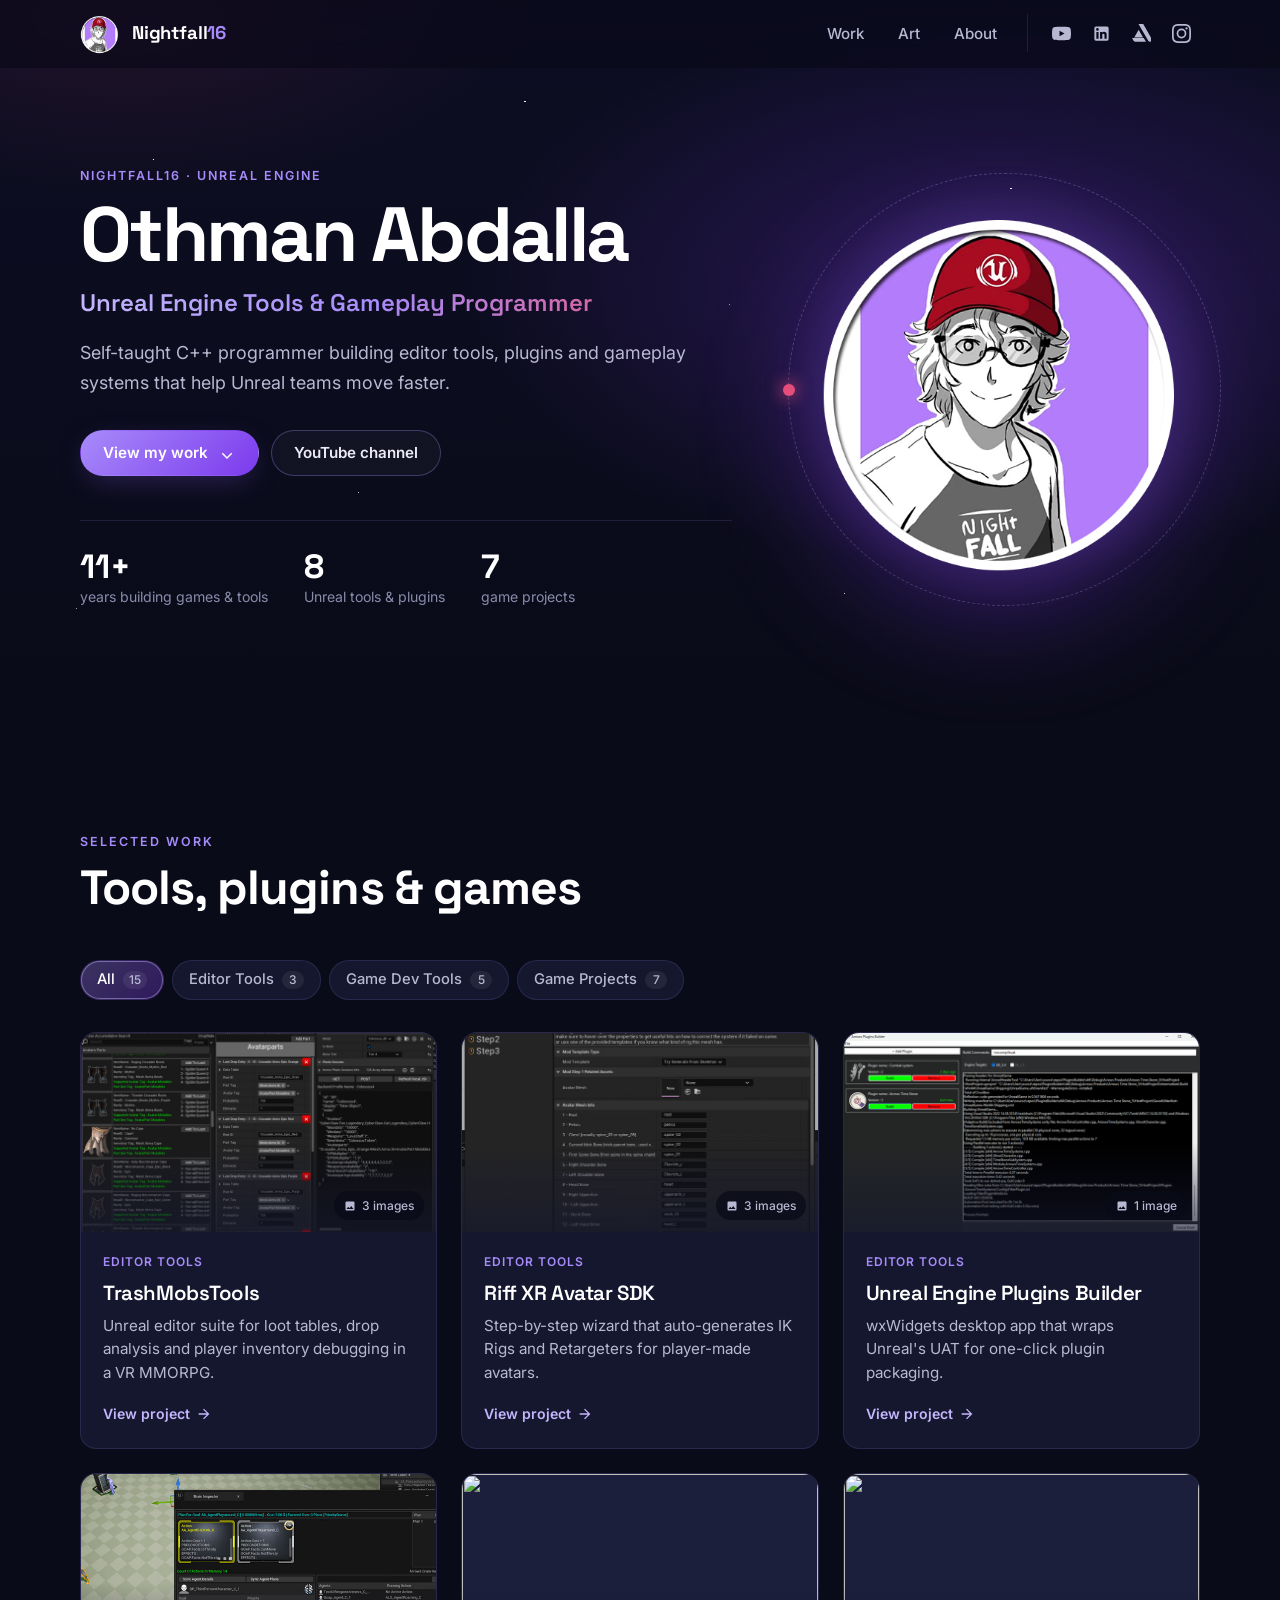
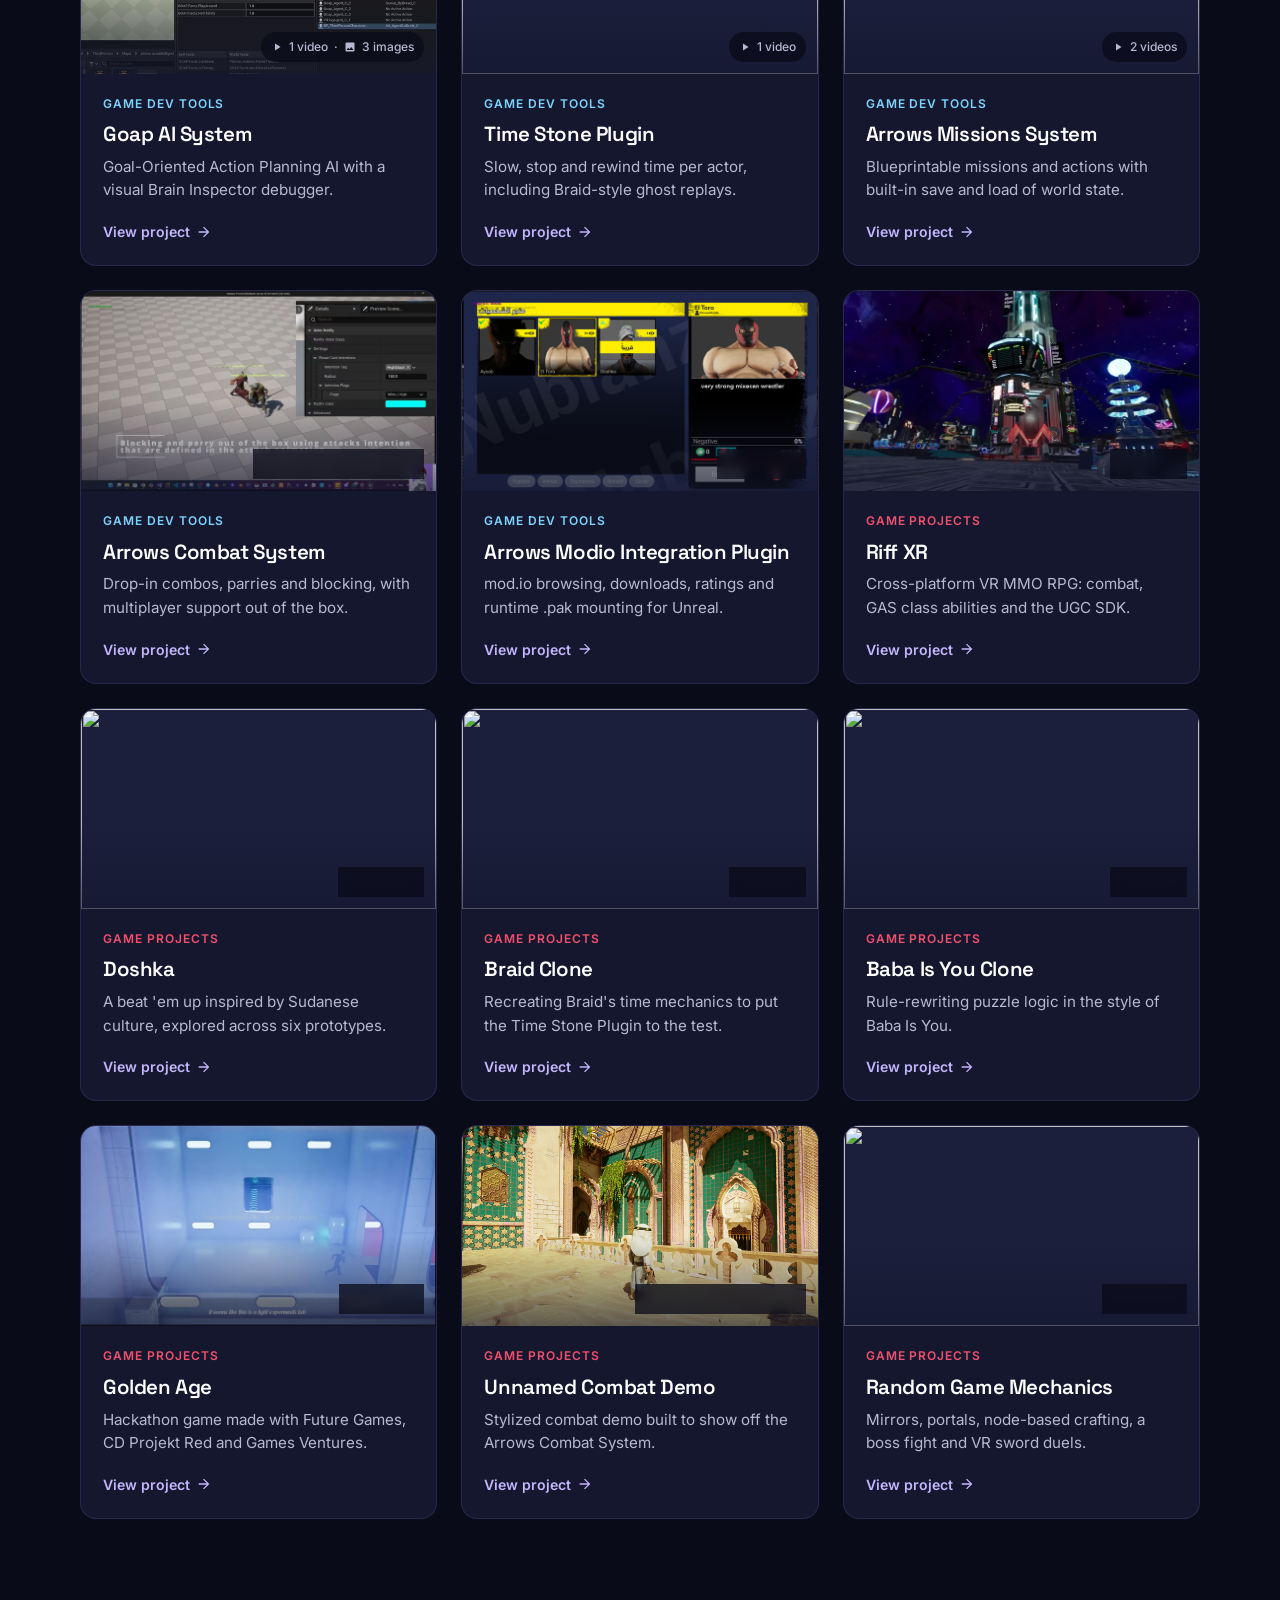
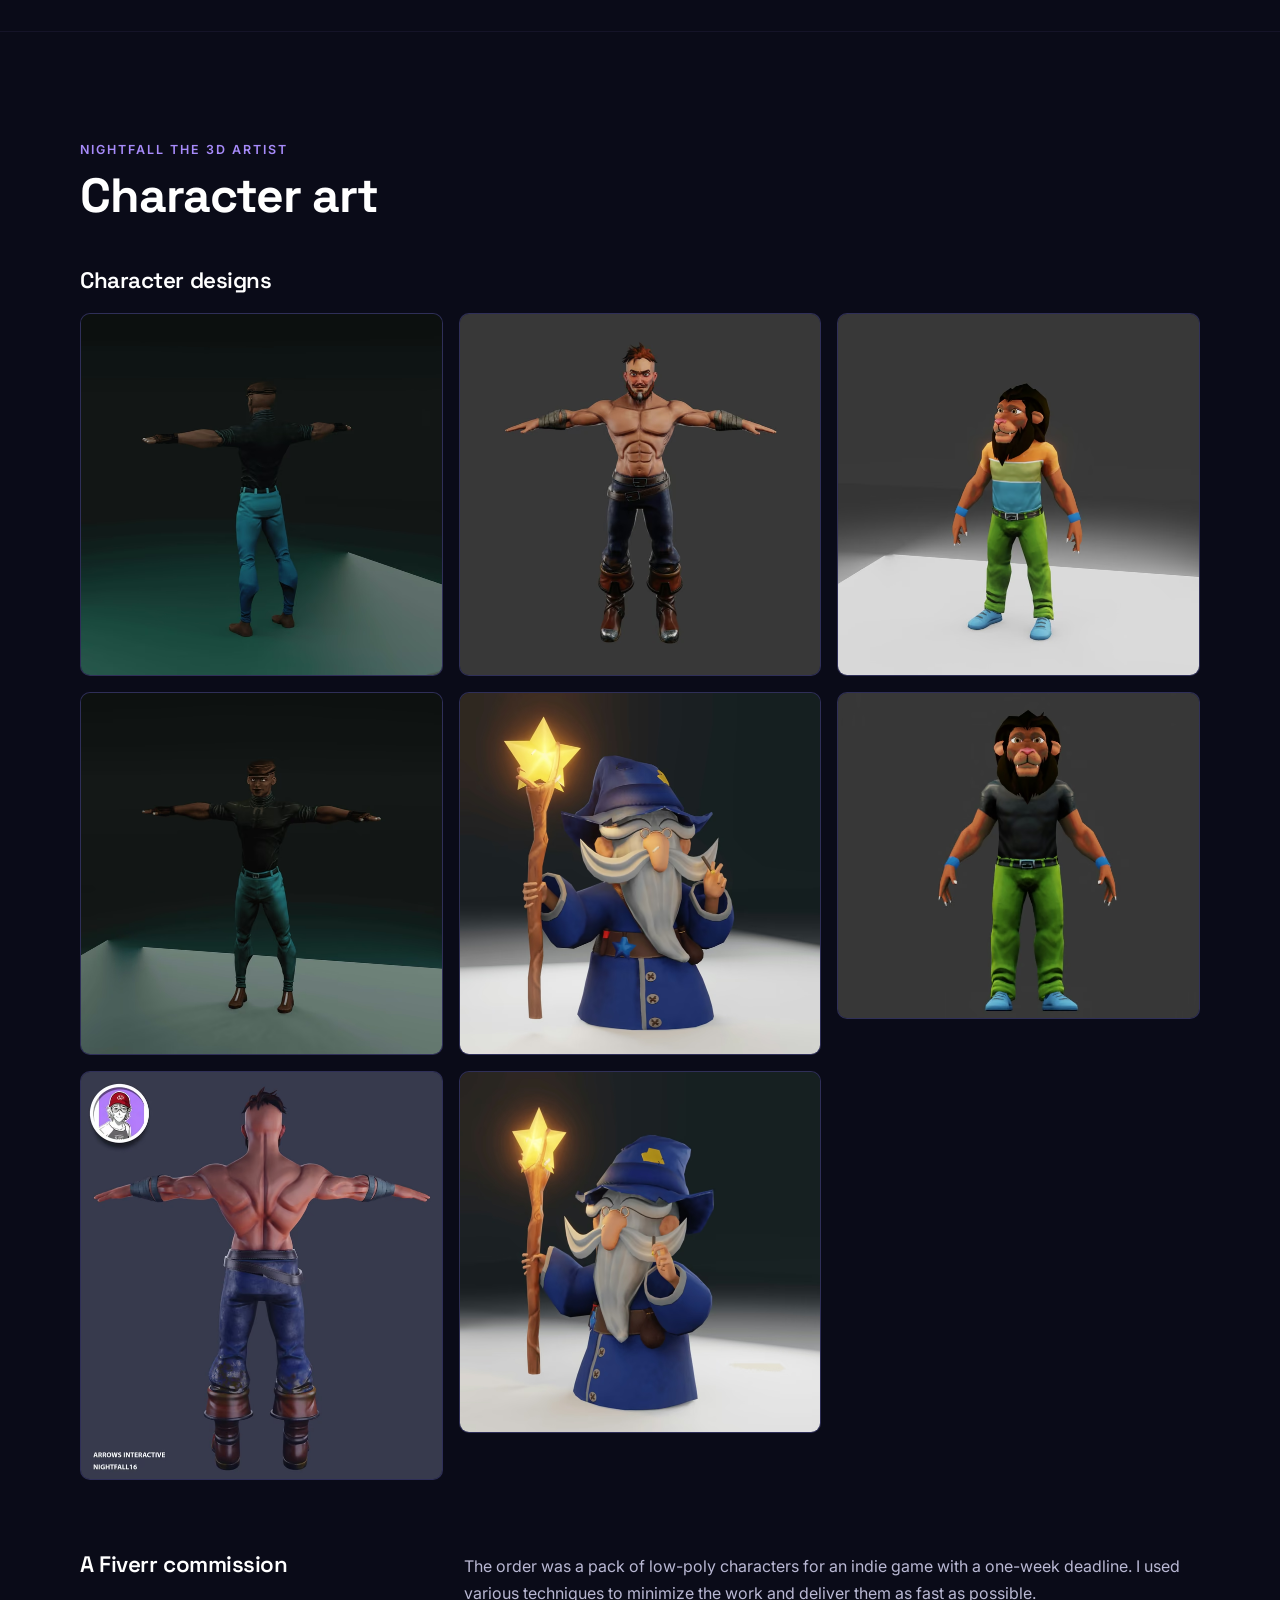
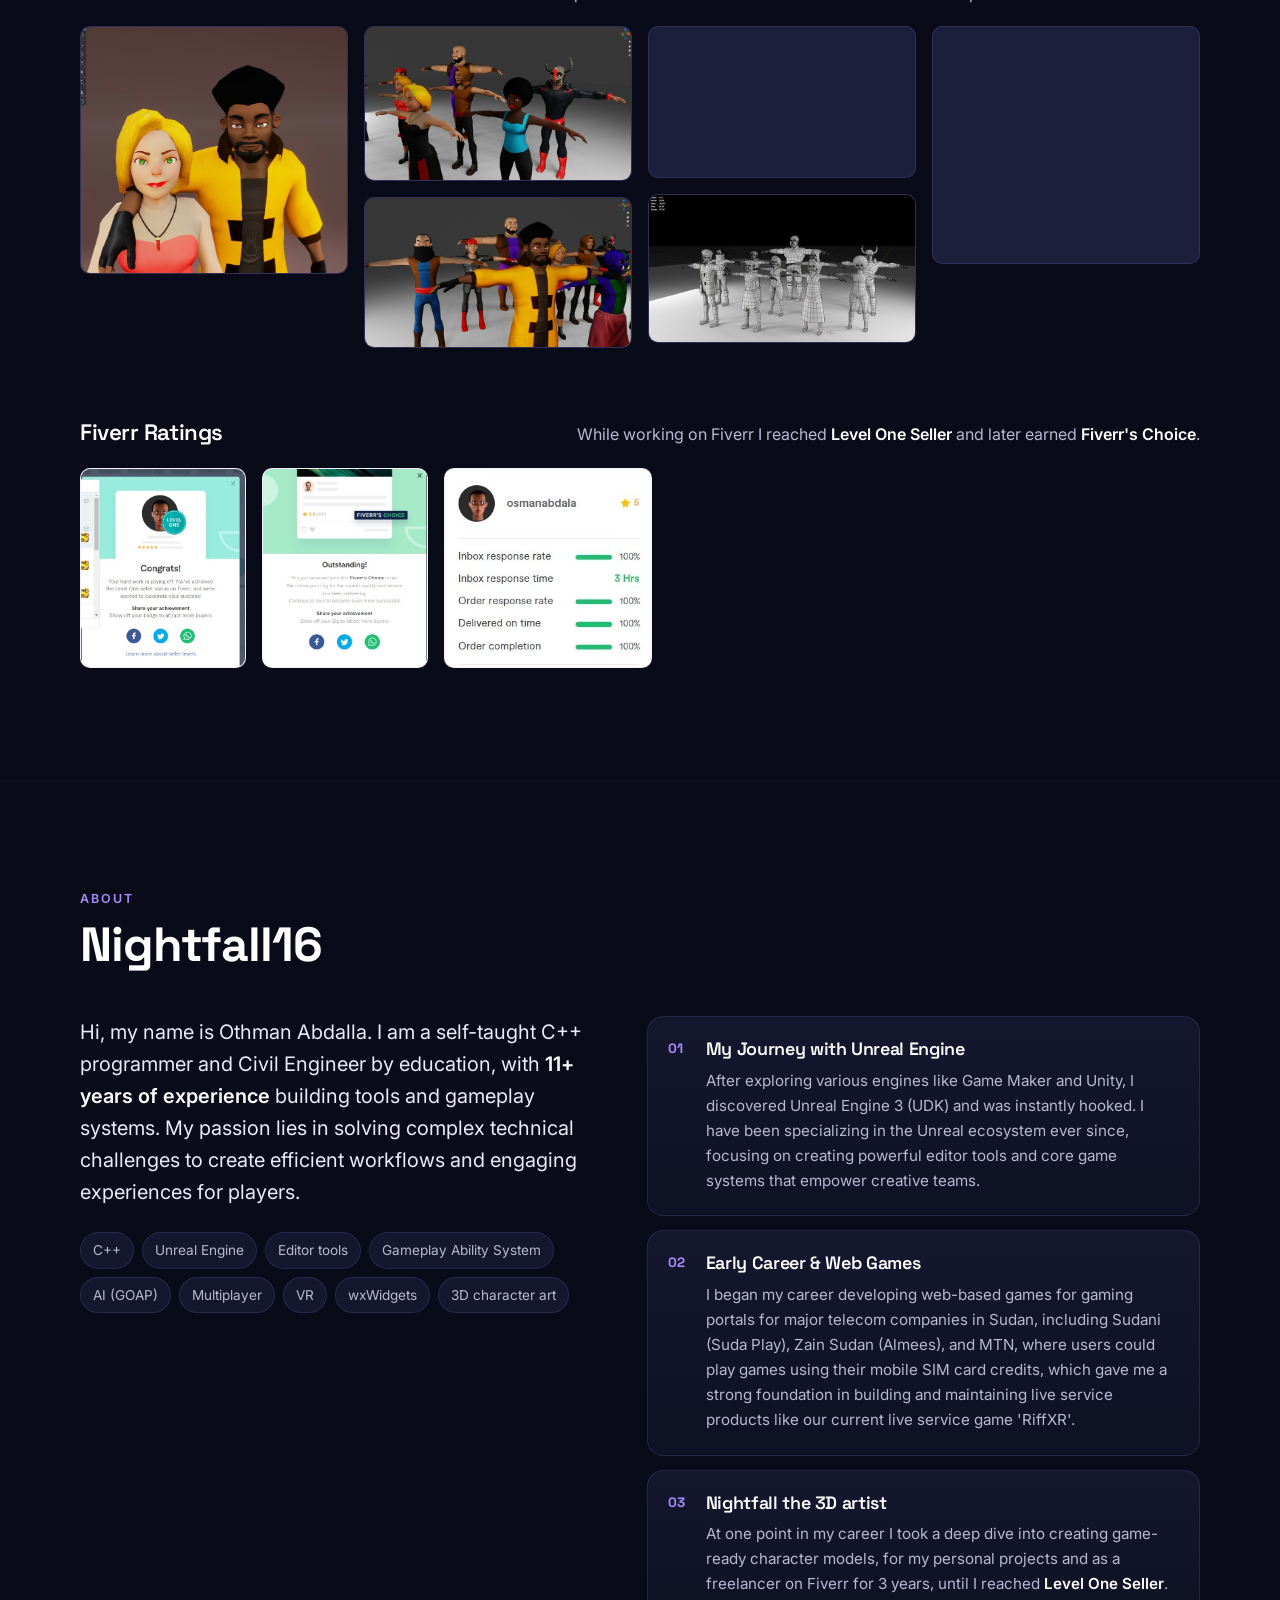
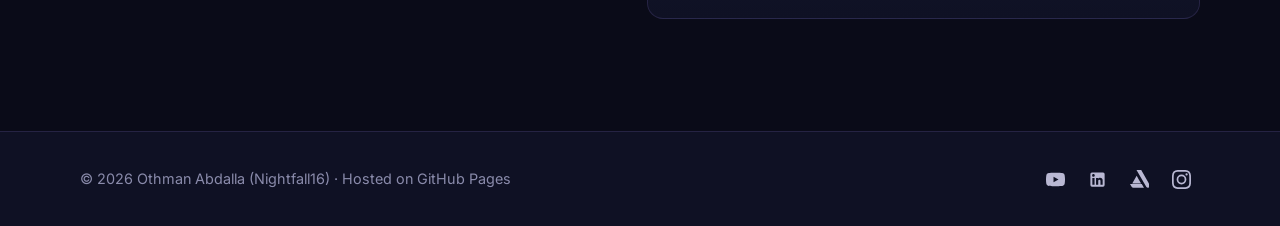
==== commit 4293ddea: "update to the theme" ====
--- a/index.html
+++ b/index.html
@@ -3,9 +3,10 @@
 <head>
   <meta charset="UTF-8">
   <meta name="viewport" content="width=device-width, initial-scale=1">
+  <meta name="darkreader-lock">
   <title>Othman Abdalla · Nightfall16 — Unreal Engine Tools & Gameplay Programmer</title>
   <meta name="description" content="Portfolio of Othman Abdalla (Nightfall16): Unreal Engine editor tools, gameplay plugins, game projects and 3D character art.">
-  <meta name="theme-color" content="#0a0b18">
+  <meta name="theme-color" content="#060711">
   <meta property="og:type" content="website">
   <meta property="og:title" content="Othman Abdalla · Nightfall16">
   <meta property="og:description" content="Unreal Engine editor tools, gameplay plugins, game projects and 3D character art.">
@@ -92,7 +93,7 @@
         <div class="container">
           <header class="section-head">
             <p class="eyebrow">About</p>
-            <h2 id="about-title">The person behind the tools</h2>
+            <h2 id="about-title">Nightfall16</h2>
           </header>
           <div class="about" data-about></div>
         </div>
@@ -128,4 +129,4 @@
     </button>
   </dialog>
 </body>
-</html>
+</html>
